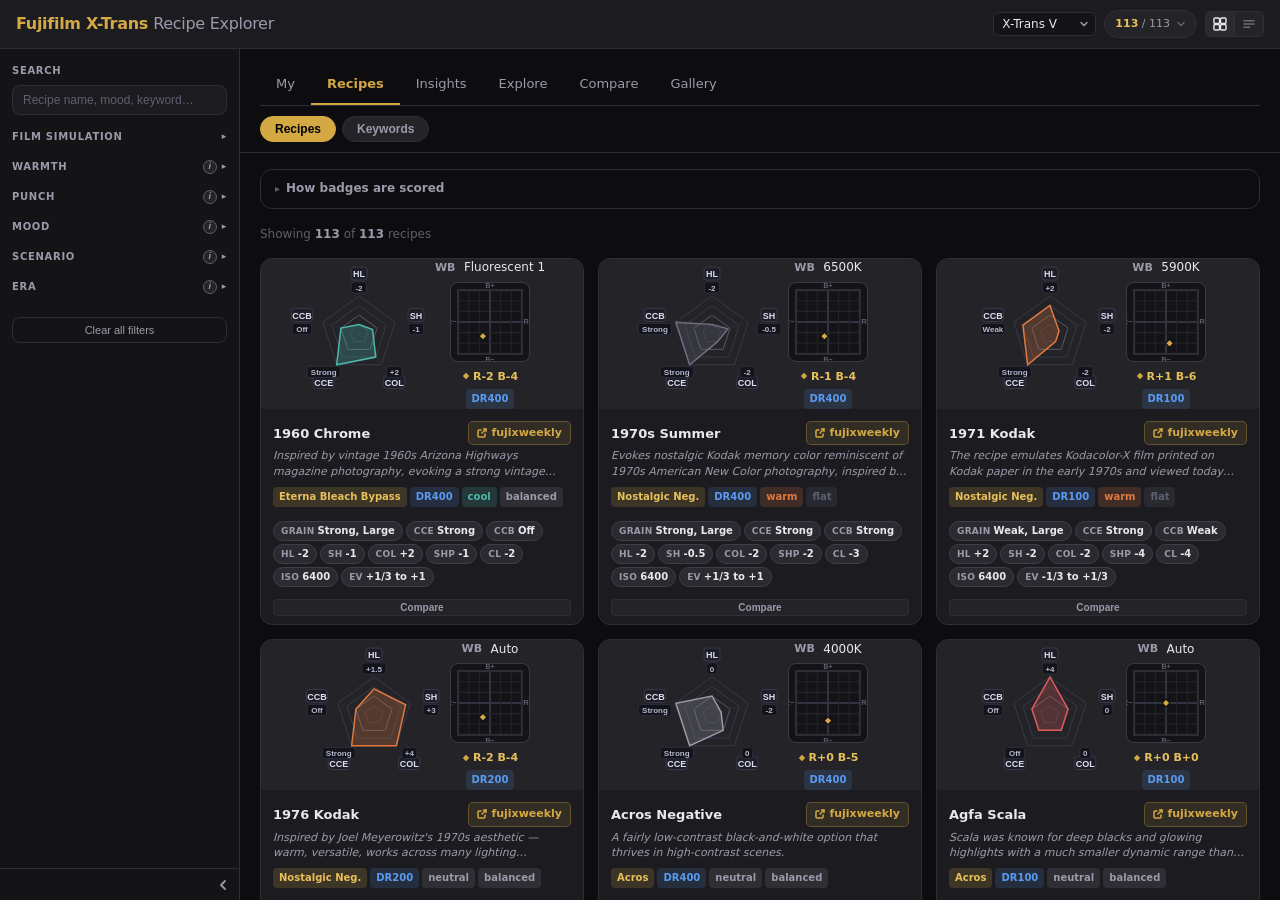
==== index.html @ 2bd99781 "fix: reassert inner-pane classes on bare Recipes tab click Round 1's fix skipped switchInnerTab() fo" ====
<!DOCTYPE html>
<html lang="en">
<head>
<meta charset="UTF-8">
<meta name="viewport" content="width=device-width, initial-scale=1.0">
<title>Fujifilm X-Trans Recipe Explorer</title>
<style>
:root {
  --bg:#0d0d0f; --bg2:#141416; --surf:#1c1c20; --surf2:#242428; --surf3:#2a2a30;
  --border:#2e2e34; --text:#e8e8ed; --text2:#9a9aaa; --text3:#5e5e6e;
  --accent:#d4a843; --accent2:#e8c05a;
  --green:#4caf7d; --blue:#5b9af0; --red:#e05c5c; --purple:#9b7fe8;
  --teal:#4db8aa; --orange:#e07842; --pink:#e07894;
  --r:8px; --r2:12px; --r3:18px;
}
*,*::before,*::after{box-sizing:border-box;margin:0;padding:0}
html,body{height:100%;overflow:hidden}
body{background:var(--bg);color:var(--text);font-family:'Inter',system-ui,sans-serif;font-size:14px;line-height:1.6}
a{color:var(--accent);text-decoration:none} a:hover{text-decoration:underline}
::-webkit-scrollbar{width:5px;height:5px} ::-webkit-scrollbar-track{background:var(--bg2)}
::-webkit-scrollbar-thumb{background:var(--border);border-radius:3px}

/* ─── Layout ─── */
.app{display:flex;flex-direction:column;position:fixed;inset:0;overflow:hidden}
header{background:var(--surf);border-bottom:1px solid var(--border);padding:10px 16px;display:flex;align-items:center;gap:10px;position:sticky;top:0;z-index:200}
header h1{font-size:16px;font-weight:700;color:var(--accent);letter-spacing:-.3px;white-space:nowrap}
header h1 span{color:var(--text2);font-weight:400}
.header-right{display:flex;align-items:center;gap:8px;margin-left:auto}
.gen-select{appearance:none;background:var(--bg2);border:1px solid var(--border);border-radius:6px;color:var(--text);cursor:pointer;font-size:12px;font-family:inherit;padding:4px 24px 4px 8px;background-image:url("data:image/svg+xml,%3Csvg xmlns='http://www.w3.org/2000/svg' width='10' height='10' viewBox='0 0 10 10'%3E%3Cpolyline points='2,3.5 5,6.5 8,3.5' fill='none' stroke='%239a9aaa' stroke-width='1.5' stroke-linecap='round'/%3E%3C/svg%3E");background-repeat:no-repeat;background-position:right 6px center}
.gen-select:disabled{opacity:0.5;cursor:not-allowed}
.gen-select:hover:not(:disabled){border-color:var(--accent)}
@media(max-width:680px){.gen-select{font-size:11px}}
.stats-pill{display:flex;align-items:center;gap:6px;padding:4px 10px;background:var(--surf2);border:1px solid var(--border);border-radius:99px;cursor:pointer;user-select:none;transition:border-color .12s}
.stats-pill:hover{border-color:var(--text3)}
.stats-pill-text{font-size:11px;color:var(--text2);white-space:nowrap}
.stats-pill-text strong{color:var(--accent2);font-weight:700}
.stats-expanded{display:none;position:absolute;top:calc(100% + 6px);right:0;background:var(--surf);border:1px solid var(--border);border-radius:var(--r2);padding:10px 14px;box-shadow:0 8px 24px rgba(0,0,0,.5);z-index:300;min-width:160px}
.stats-expanded.open{display:block}
.stat-row{display:flex;justify-content:space-between;align-items:baseline;gap:16px;padding:3px 0}
.stat-row .n{font-size:16px;font-weight:700;color:var(--accent2)}
.stat-row .l{font-size:10px;color:var(--text3);text-transform:uppercase;letter-spacing:.5px}
main{display:flex;flex:1;min-height:0}

/* ─── Sidebar ─── */
.sidebar{width:240px;min-width:0;background:var(--bg2);border-right:1px solid var(--border);overflow:hidden;flex-shrink:0;transition:width .22s ease;display:flex;flex-direction:column}
.sidebar.collapsed{width:36px}
.sb-inner{flex:1;overflow-y:auto;padding:14px 12px;min-width:216px}
.sidebar.collapsed .sb-inner{visibility:hidden;pointer-events:none}
.sb-collapse-btn{flex-shrink:0;width:100%;height:32px;display:flex;align-items:center;justify-content:flex-end;padding:0 8px;cursor:pointer;color:var(--text2);background:var(--bg2);border:none;border-top:1px solid var(--border);transition:color .12s}
.sidebar.collapsed .sb-collapse-btn{justify-content:center;padding:0}
.sb-collapse-btn:hover{color:var(--accent)}
.sb-collapse-btn svg{transition:transform .22s ease;flex-shrink:0}
.sb-section{margin-bottom:14px}
.sb-label{font-size:10px;font-weight:600;text-transform:uppercase;letter-spacing:.7px;color:var(--text2);margin-bottom:6px}
.search{width:100%;background:var(--surf);border:1px solid var(--border);border-radius:var(--r);padding:7px 10px;color:var(--text);font-size:12px;outline:none;transition:border-color .15s}
.search:focus{border-color:var(--accent)}
.search::placeholder{color:var(--text3)}
.chips{display:flex;flex-wrap:wrap;gap:4px;margin-bottom:2px}
.chip{padding:3px 8px;border-radius:14px;font-size:11px;cursor:pointer;border:1px solid var(--border);background:var(--surf);color:var(--text2);transition:all .12s;user-select:none;white-space:nowrap}
.chip:hover{border-color:var(--accent);color:var(--text)}
.chip.on{background:var(--accent);border-color:var(--accent);color:#000;font-weight:600}
.clear-btn{width:100%;padding:6px;background:transparent;border:1px solid var(--border);border-radius:var(--r);color:var(--text2);cursor:pointer;font-size:11px;margin-top:8px;transition:all .12s}
.clear-btn:hover{border-color:var(--red);color:var(--red)}
.sb-label{cursor:pointer;display:flex;justify-content:space-between;align-items:center;user-select:none}
.sb-label:not(.no-collapse)::after{content:'▾';font-size:9px;color:var(--text2);transition:transform .15s}
.sb-section.collapsed .sb-label::after{content:'▸'}
.sb-section.collapsed .chips{display:none}

/* ─── Content ─── */
.content{flex:1;overflow:hidden;display:flex;flex-direction:column}
.content-sticky{position:sticky;top:0;z-index:100;background:var(--bg);padding:16px 20px 0}
.content-scroll{flex:1;overflow-y:auto;padding:0 20px 20px}
.tabs{display:flex;border-bottom:1px solid var(--border);margin-bottom:0;gap:0}
.tab{padding:9px 16px;cursor:pointer;font-size:13px;color:var(--text2);border-bottom:2px solid transparent;transition:all .15s;user-select:none}
.tab:hover{color:var(--text)}
.tab.on{color:var(--accent);border-bottom-color:var(--accent);font-weight:600}
.pane{display:none}
.pane.on{display:block}
.sec-title{font-size:15px;font-weight:700;color:var(--text);margin:24px 0 4px;padding-bottom:6px;border-bottom:1px solid var(--border)}
.sec-title:first-child{margin-top:0}
.sec-desc{font-size:12px;color:var(--text2);margin-bottom:16px;line-height:1.5}

/* ─── Grid ─── */
.view-toggle{display:flex;background:var(--surf2);border:1px solid var(--border);border-radius:6px;overflow:hidden}
.vtog{padding:5px 7px;font-size:11px;font-weight:600;cursor:pointer;background:none;border:none;color:var(--text2);transition:all .15s;display:flex;align-items:center;-webkit-tap-highlight-color:transparent}
.vtog+.vtog{border-left:1px solid var(--border)}
.vtog.on{background:var(--surf3);color:var(--text)}
.vtog svg{opacity:.6;flex-shrink:0}
.vtog.on svg{opacity:1}
.rcount{font-size:12px;color:var(--text3);margin-bottom:14px}
.rcount strong{color:var(--text2)}
.grid{display:grid;grid-template-columns:repeat(auto-fill,minmax(260px,1fr));gap:14px}
.grid.cheatsheet{grid-template-columns:repeat(auto-fill,minmax(200px,1fr));gap:10px}
.grid.cheatsheet .card-img-fp{display:none}
.grid.cheatsheet .cpills{display:none}
.grid.cheatsheet .cnarr{display:none}
.grid.cheatsheet .cbadges{margin-bottom:2px}
.grid.cheatsheet .cexpand{display:block;border-top:none;padding-top:0}
.grid.cheatsheet .cbody{padding-bottom:4px}
.card{background:var(--surf);border:1px solid var(--border);border-radius:var(--r2);overflow:hidden;transition:border-color .15s;display:flex;flex-direction:column}
.card.open{border-color:var(--accent2)}
.card-img-fp{width:100%;height:150px;background:var(--surf2);display:flex;align-items:center;justify-content:center;padding:8px;box-sizing:border-box;gap:16px}
.card-fp-inner{flex-shrink:0;display:flex;align-items:center;justify-content:center}
.card-drwb{display:flex;flex-direction:column;gap:4px;flex-shrink:0;align-items:center}
.card-drwb .mr-wb-svg{max-width:80px!important}
.cbody{padding:12px 12px 8px}
.ctitle-row{display:flex;align-items:baseline;gap:6px;margin-bottom:3px}
.ctitle{font-size:13px;font-weight:600;flex:1;min-width:0}
.src-btn{flex-shrink:0;font-size:11px;font-weight:600;color:var(--accent);background:rgba(212,168,67,.12);border:1px solid rgba(212,168,67,.3);border-radius:5px;padding:3px 8px;text-decoration:none;line-height:1.5;transition:background .12s;display:inline-flex;align-items:center;gap:4px}
.src-btn:hover{background:rgba(212,168,67,.22);text-decoration:none}
.cnarr{font-size:11px;color:var(--text2);font-style:italic;line-height:1.4;display:-webkit-box;-webkit-line-clamp:2;-webkit-box-orient:vertical;overflow:hidden;margin-bottom:8px}
.cbadges{display:flex;flex-wrap:wrap;gap:3px;margin-bottom:6px}
.badge{padding:2px 6px;border-radius:4px;font-size:10px;font-weight:600}
.b-sim{background:rgba(212,168,67,.18);color:var(--accent2)}
.b-dr{background:rgba(91,154,240,.14);color:var(--blue)}
.b-warm{background:rgba(224,120,66,.18);color:var(--orange)}
.b-cool{background:rgba(75,184,170,.18);color:var(--teal)}
.b-neutral{background:rgba(154,154,170,.14);color:var(--text2)}
.b-muted{background:rgba(100,100,120,.18);color:var(--text3)}
.b-flat{background:rgba(100,100,120,.18);color:var(--text3)}
.b-punchy{background:rgba(224,92,92,.14);color:var(--red)}
.b-bw{background:rgba(200,200,220,.1);color:var(--text2)}
.b-default{background:rgba(155,127,232,.14);color:var(--purple)}

.cpills{display:flex;flex-wrap:wrap;gap:3px;padding:0 12px 8px}
.cpill{display:inline-flex;align-items:baseline;gap:3px;padding:2px 7px;border-radius:99px;background:var(--surf3);border:1px solid #3e3e48;font-size:10px;line-height:1.4}
.cpill-lbl{color:var(--text2);font-weight:600;text-transform:uppercase;letter-spacing:.03em;font-size:9px}
.cpill-val{color:var(--text);font-weight:600}
/* Expanded section (modal only) */
.cexpand{display:none;padding:0 12px 12px;border-top:1px solid var(--border)}
.card.open .cexpand{display:block}
.fingerprint{display:flex;justify-content:center;padding:8px 0 4px}
.stbl{width:100%;border-collapse:collapse;font-size:11px;margin-bottom:8px}
.stbl td{padding:3px 4px;border-bottom:1px solid var(--border)}
.stbl td:first-child{color:var(--text2);width:52%}
.stbl td:last-child{color:var(--text);font-weight:500}
.stbl tr:last-child td{border-bottom:none}
.kwrow{display:flex;flex-wrap:wrap;gap:3px;margin:6px 0}
.kw{padding:2px 6px;border-radius:10px;font-size:10px;background:var(--surf2);color:var(--text2)}

/* ─── Charts ─── */
.chart-card{background:var(--surf);border:1px solid var(--border);border-radius:var(--r2);padding:16px;margin-bottom:18px}
.chart-card h3{font-size:11px;font-weight:600;text-transform:uppercase;letter-spacing:.5px;color:var(--text2);margin-bottom:12px}
.bar-row{display:flex;align-items:center;gap:7px;margin-bottom:4px;cursor:pointer}
.bar-row:hover .bar-lbl{color:var(--accent)}
.bar-lbl{font-size:11px;color:var(--text2);width:140px;flex-shrink:0;text-align:right;overflow:hidden;text-overflow:ellipsis;white-space:nowrap;transition:color .12s}
.bar-track{flex:1;background:var(--surf2);border-radius:3px;height:18px;overflow:hidden;transition:opacity .2s}
.bar-fill{height:100%;border-radius:3px;display:flex;align-items:center;padding-left:6px;font-size:10px;color:rgba(0,0,0,.7);font-weight:700;transition:width .3s ease}
.bar-track.dimmed{opacity:.3}

/* Histograms */
.hist-wrap{display:grid;grid-template-columns:repeat(auto-fill,minmax(300px,1fr));gap:16px;margin-bottom:18px}
.hist-card{background:var(--surf);border:1px solid var(--border);border-radius:var(--r2);padding:14px}
.hist-card h3{font-size:11px;font-weight:600;text-transform:uppercase;letter-spacing:.5px;color:var(--text2);margin-bottom:10px}
.hist-inner{display:flex;gap:0;align-items:flex-end;height:70px;padding:0 2px}
.hcol{flex:1;display:flex;flex-direction:column;align-items:center;gap:2px;cursor:pointer}
.hbar{width:100%;min-height:2px;border-radius:3px 3px 0 0;transition:opacity .2s}
.hbar.active{outline:2px solid var(--accent)}
.hbar.dimmed{opacity:.25}
.hlbl{font-size:9px;color:var(--text3)}

/* Parallel coords */
#pcoords{width:100%;height:260px;background:var(--surf);border-radius:var(--r);display:block}

/* ─── Clouds ─── */
.cloud-wrap{padding:18px;background:var(--surf);border:1px solid var(--border);border-radius:var(--r2);margin-bottom:18px;display:flex;flex-wrap:wrap;gap:7px}
.cword{cursor:pointer;padding:4px 10px;border-radius:18px;background:var(--surf2);border:1px solid var(--border);transition:all .15s;user-select:none;color:var(--text2)}
.cword:hover{border-color:var(--accent);color:var(--accent)}
.cword.on{background:var(--accent);border-color:var(--accent);color:#000;font-weight:700}
.cword small{opacity:.5;font-size:.8em}

/* ─── Directions ─── */
.dir-grid{display:grid;grid-template-columns:repeat(auto-fill,minmax(300px,1fr));gap:14px;margin-top:14px}
.dir-card{background:var(--surf);border:1px solid var(--border);border-radius:var(--r2);padding:16px;border-left:4px solid var(--accent)}
.dir-card h4{font-size:14px;font-weight:700;color:var(--accent2);margin-bottom:4px}
.dir-desc{font-size:12px;color:var(--text2);margin-bottom:10px;line-height:1.5}
.dir-traits{display:flex;flex-wrap:wrap;gap:3px;margin-bottom:8px}
.dir-trait{background:var(--surf2);border:1px solid var(--border);padding:2px 7px;border-radius:4px;font-size:10px;color:var(--text2)}
.dir-recipes{font-size:11px;color:var(--text3)}
.dir-link{color:var(--accent);cursor:pointer}
.dir-link:hover{text-decoration:underline}

/* ─── Keyword Correlation ─── */
.corr-grid{display:grid;grid-template-columns:repeat(auto-fill,minmax(340px,1fr));gap:14px}
.corr-card{background:var(--surf);border:1px solid var(--border);border-radius:var(--r2);padding:14px}
.corr-header{display:flex;align-items:baseline;justify-content:space-between;margin-bottom:10px}
.corr-kw{font-size:14px;font-weight:700;color:var(--text)}
.corr-n{font-size:11px;color:var(--text3)}
.corr-sims{font-size:10px;color:var(--text2);margin-bottom:10px;font-style:italic}
.delta-bars{display:flex;flex-direction:column;gap:5px}
.delta-row{display:flex;align-items:center;gap:6px}
.delta-lbl{font-size:11px;color:var(--text2);width:68px;flex-shrink:0}
.delta-track{flex:1;height:16px;position:relative;background:var(--surf2);border-radius:3px;overflow:hidden}
.delta-center{position:absolute;top:0;bottom:0;left:50%;width:1px;background:var(--border)}
.delta-bar{position:absolute;top:2px;bottom:2px;border-radius:2px;transition:width .3s}
.delta-val{font-size:10px;color:var(--text2);width:36px;text-align:right;flex-shrink:0}
.delta-pos{background:var(--orange)}
.delta-neg{background:var(--blue)}
.dr-pills{display:flex;flex-wrap:wrap;gap:3px;margin-top:8px}
.dr-pill{font-size:9px;padding:1px 5px;border-radius:3px;background:rgba(91,154,240,.14);color:var(--blue)}

/* ─── Misc ─── */
.empty{text-align:center;padding:50px 20px;color:var(--text3)}
.empty .big{font-size:36px;margin-bottom:10px}
/* Justified rows: layoutGallery() sets each .gal-item's px width/height so every
   row fills the container exactly. Flex-wrap (not grid) — grid would force a
   uniform column width and reintroduce the ragged gaps this replaced. */
.gal-grid{display:flex;flex-wrap:wrap;gap:10px;padding:4px 0}
.gal-item{position:relative;border-radius:var(--r2);overflow:hidden;background:var(--surf2);cursor:zoom-in;border:1px solid var(--border)}
.gal-item img{display:block;width:100%;height:100%;object-fit:cover;transition:opacity .25s;opacity:0}
.gal-item img.loaded{opacity:1}
.gal-item.dead{display:flex;align-items:center;justify-content:center;color:var(--text3);font-size:11px;cursor:default}
.gal-item.dead img{display:none}
.gal-credit{text-align:center;color:var(--text3);font-size:11px;padding:18px 0 8px}
.gal-count{color:var(--text3);font-size:12px;padding:0 0 10px}
#rmodal-body .gal-photo{display:block;width:100%;height:auto;background:var(--surf2)}
#rmodal-body .gal-meta{padding:10px 14px;color:var(--text2);font-size:12px;text-align:center;line-height:1.7}
/* Mobile is one photo per row — see GAL_PHONE_BP in layoutGallery(). */
.corr-search{width:100%;background:var(--surf);border:1px solid var(--border);border-radius:var(--r);padding:7px 10px;color:var(--text);font-size:12px;outline:none;margin-bottom:14px}
.corr-search:focus{border-color:var(--accent)}
.corr-search::placeholder{color:var(--text3)}
.note{font-size:11px;color:var(--text3);font-style:italic;margin-bottom:12px;line-height:1.5}

/* ─── Mobile filter toggle button ─── */
.mob-filter-btn{display:none;align-items:center;gap:5px;padding:5px 12px;border-radius:var(--r);background:var(--surf2);border:1px solid var(--border);color:var(--text2);font-size:12px;font-weight:600;cursor:pointer;margin-bottom:10px;width:fit-content;-webkit-tap-highlight-color:transparent}
.mob-filter-btn:hover{background:var(--surf);color:var(--text)}
.mob-filter-btn svg{flex-shrink:0}

/* ─── Tablet (≤ 1024px): slim sidebar, scrollable tabs ─── */
@media(max-width:1024px){
  .sidebar{width:200px}
  .sidebar.collapsed{width:36px}
  .tabs{overflow-x:auto;-webkit-overflow-scrolling:touch;scrollbar-width:none}
  .tabs::-webkit-scrollbar{display:none}
  .tab{flex-shrink:0}
  .sg-cards{grid-template-columns:repeat(auto-fill,minmax(280px,1fr))}
}

/* ─── Sidebar overlay backdrop (mobile) ─── */
.sb-overlay{display:none;position:fixed;inset:0;z-index:299;background:rgba(0,0,0,.55)}
.sb-overlay.open{display:block}

/* ─── Phone (≤ 680px): sidebar as overlay, single-column layout ─── */
@media(max-width:680px){
  .sidebar{position:fixed;left:0;top:0;height:100%;padding-top:49px;width:0;z-index:300;border-right:none;box-shadow:4px 0 20px rgba(0,0,0,.45);transition:width .22s ease}
  .sidebar.open{width:260px}
  .sidebar.open .sb-inner{visibility:visible;pointer-events:auto}
  .sidebar.collapsed{width:0}
  .sb-collapse-btn{display:none}
  .mob-filter-btn{display:flex}
  .content-sticky{padding:8px 10px 0}
  .content-scroll{padding:0 10px 20px}
  .inner-subtabs{margin:0 -10px;padding:10px 10px;overflow-x:auto;flex-wrap:nowrap;scrollbar-width:none}
  .inner-subtabs::-webkit-scrollbar{display:none}
  .tabs{flex-wrap:wrap}
  .tab{padding:6px 11px;font-size:12px}
  .hist-wrap{grid-template-columns:1fr}
  .gear-cards,.mr-grid,.sg-cards{grid-template-columns:1fr}
  .cs-single-grid{grid-template-columns:1fr}
  .cs-sim-grid{grid-template-columns:repeat(auto-fill,minmax(140px,1fr))}
  .corr-grid{grid-template-columns:1fr!important}
  .header-inner{flex-wrap:wrap;gap:4px}
  h1{font-size:14px!important}
  h1 span{display:none}
  .mr-viz-row{flex-direction:column;align-items:center}
  .mr-fp svg{width:140px!important;height:140px!important}
  .mr-detail-col{width:100%}
  .mr-wb-svg{max-width:100%!important}
  .cs-pc-wrap{grid-template-columns:1fr}
  .exp-radar-legend-row{flex-wrap:wrap}
}

/* ─── Footer ─── */
.site-footer{padding:14px 20px;font-size:11px;color:var(--text3);border-top:1px solid var(--border);line-height:1.6;text-align:center}
.site-footer a{color:var(--accent);text-decoration:none}
.site-footer a:hover{text-decoration:underline}

/* ─── Settings Guide ─── */
.sg-grid{display:flex;flex-direction:column;gap:32px;padding-bottom:40px}
.sg-section-title{font-size:13px;font-weight:700;text-transform:uppercase;letter-spacing:.8px;color:var(--text3);margin:0 0 14px;padding-bottom:8px;border-bottom:1px solid var(--border)}
.sg-cards{display:grid;grid-template-columns:repeat(auto-fill,minmax(340px,1fr));gap:14px}
.sg-card{background:var(--surf);border:1px solid var(--border);border-radius:var(--r2);overflow:hidden;display:flex;flex-direction:column}
.sg-card-head{padding:14px 16px 10px;display:flex;align-items:flex-start;gap:12px}
.sg-icon{width:40px;height:40px;border-radius:var(--r);flex-shrink:0;display:flex;align-items:center;justify-content:center;font-size:18px}
.sg-name{font-size:14px;font-weight:700;color:var(--text);margin-bottom:1px}
.sg-subtitle{font-size:11px;color:var(--text2);line-height:1.4}
.sg-range{font-size:10px;color:var(--text3);margin-top:2px;font-style:italic}
.sg-body{padding:0 16px 14px;flex:1;display:flex;flex-direction:column;gap:10px}
.sg-desc{font-size:12px;color:var(--text2);line-height:1.6}
.sg-spectrum{display:flex;gap:0;border-radius:5px;overflow:hidden;height:32px;border:1px solid var(--border);flex-shrink:0}
.sg-spectrum-stop{flex:1;display:flex;align-items:center;justify-content:center;font-size:9px;font-weight:700;color:rgba(255,255,255,.7);text-shadow:0 1px 2px rgba(0,0,0,.5);transition:flex .15s}
.sg-effects{display:flex;flex-direction:column;gap:6px}
.sg-effect-row{display:flex;gap:8px;align-items:flex-start}
.sg-effect-dir{width:28px;height:28px;border-radius:5px;flex-shrink:0;display:flex;align-items:center;justify-content:center;font-size:14px;font-weight:800}
.sg-effect-dir.up{background:rgba(76,175,125,.15);color:var(--green)}
.sg-effect-dir.down{background:rgba(91,154,240,.15);color:var(--blue)}
.sg-effect-text{font-size:11px;color:var(--text2);line-height:1.5;padding-top:5px}
.sg-effect-text strong{color:var(--text)}
.sg-visual{border-radius:6px;overflow:hidden;height:64px;flex-shrink:0;display:flex;position:relative}
.sg-visual-label{position:absolute;bottom:4px;left:6px;right:6px;display:flex;justify-content:space-between;font-size:9px;color:rgba(255,255,255,.8);text-shadow:0 1px 2px rgba(0,0,0,.6);font-weight:600;pointer-events:none}
.sg-recipes-note{font-size:10px;color:var(--text3);font-style:italic;border-top:1px solid var(--border);padding-top:8px;line-height:1.5}
.sg-recipes-note strong{color:var(--text2);font-style:normal}
.sg-tip{background:rgba(212,168,67,.07);border-left:3px solid var(--accent);border-radius:3px;padding:8px 10px;font-size:11px;color:var(--text2);line-height:1.5}
.sg-tip strong{color:var(--accent)}
.sg-presets{display:flex;flex-wrap:wrap;gap:5px;margin-top:4px}
.sg-preset{font-size:10px;padding:2px 7px;border-radius:10px;background:var(--surf2);border:1px solid var(--border);color:var(--text2)}
.sg-preset.hi{border-color:var(--orange);color:var(--orange)}
.sg-preset.lo{border-color:var(--blue);color:var(--blue)}
.sg-preset.neu{border-color:var(--text3);color:var(--text3)}

/* ─── My Gear ─── */
.gear-grid{display:flex;flex-direction:column;gap:32px;padding-bottom:40px}
.gear-cards{display:grid;grid-template-columns:repeat(auto-fill,minmax(300px,1fr));gap:14px}
.gear-card{background:var(--surf);border:1px solid var(--border);border-radius:var(--r2);overflow:hidden;display:flex;flex-direction:column}
.gear-card-head{padding:14px 16px 10px;display:flex;align-items:flex-start;gap:12px}
.gear-icon{width:44px;height:44px;border-radius:var(--r);flex-shrink:0;display:flex;align-items:center;justify-content:center;font-size:20px;background:var(--surf2);border:1px solid var(--border)}
.gear-name{font-size:14px;font-weight:700;color:var(--text);margin-bottom:1px}
.gear-sub{font-size:11px;color:var(--text2);line-height:1.4}
.gear-body{padding:0 16px 14px}
.gear-notes{font-size:12px;color:var(--text2);line-height:1.6;margin-top:8px;padding-top:8px;border-top:1px solid var(--border);font-style:italic}
.gear-img{width:100%;height:160px;object-fit:cover;object-position:center;display:block;background:var(--surf2)}
.gear-img-credit{font-size:9.5px;color:var(--text2);opacity:.65;padding:3px 16px 0;text-align:right}
.gear-mount-tabs{display:flex;gap:6px;margin-bottom:14px}
.gear-mount-tab{padding:6px 14px;font-size:12px;font-weight:600;border-radius:var(--r);border:1px solid var(--border);background:var(--surf2);color:var(--text2);cursor:pointer;-webkit-tap-highlight-color:transparent;transition:background .12s,border-color .12s}
.gear-mount-tab.active{background:var(--accent2);border-color:var(--accent2);color:#000}

/* ─── My Recipes ─── */
.mr-grid{display:grid;grid-template-columns:repeat(auto-fill,minmax(320px,1fr));gap:16px;padding-bottom:40px}
.mr-card{background:var(--surf);border:1px solid var(--border);border-radius:var(--r2);overflow:hidden;display:flex;flex-direction:column}
.mr-hero-fp{width:100%;height:160px;background:var(--surf2);display:flex;align-items:center;justify-content:center;padding:8px;box-sizing:border-box}
.mr-body{padding:12px 14px}
.mr-title{font-size:14px;font-weight:700;color:var(--text);margin-bottom:4px}
.mr-slot{display:inline-block;padding:2px 8px;border-radius:4px;font-size:10px;font-weight:700;background:rgba(212,168,67,.18);color:var(--accent2);margin-right:6px;vertical-align:middle}
.mr-cam{font-size:11px;color:var(--text3);vertical-align:middle}
.mr-usage{font-size:12px;color:var(--text2);line-height:1.6;margin:8px 0;padding:8px 10px;background:var(--surf2);border-radius:var(--r);border-left:3px solid var(--accent)}
.mr-notes{font-size:11px;color:var(--text3);line-height:1.5;font-style:italic;margin-bottom:8px}
.mr-narr{font-size:11px;color:var(--text2);line-height:1.5;margin-bottom:8px;display:-webkit-box;-webkit-line-clamp:3;-webkit-box-orient:vertical;overflow:hidden}
.mr-viz-row{display:flex;gap:12px;align-items:center;margin:8px 0 6px}
.mr-fp{display:flex;align-items:center;flex-shrink:0}.mr-fp svg{width:150px!important;height:150px!important}
.mr-detail-col{display:flex;flex-direction:column;gap:6px;flex:1;min-width:0;align-items:center}
.mr-detail-row{display:flex;align-items:center;gap:5px}
.mr-detail-label{font-size:11px;color:var(--text2);font-weight:600;width:24px;flex-shrink:0}
.mr-detail-val{font-size:12px;color:var(--text)}
.mr-wb-label{display:flex;align-items:center;gap:3px;font-size:11px;color:var(--text2);padding:2px 1px 0}
.cs-fp{display:flex;justify-content:center;padding:8px 0 4px}.cs-fp svg{width:150px!important;height:150px!important}
.mr-not-found{text-align:center;padding:24px;color:var(--text3);font-size:12px;font-style:italic;border:1px dashed var(--border);border-radius:var(--r2)}
.drawer-link{display:inline-block;margin-top:4px;font-size:11px;color:var(--accent)}
.drawer-link:hover{text-decoration:underline}

/* ─── Scenario Cases ─── */
.sc-list{display:flex;flex-direction:column;gap:12px;padding-bottom:40px}
.sc-item{background:var(--surf);border:1px solid var(--border);border-radius:var(--r2);overflow:hidden}
.sc-header{display:flex;align-items:center;gap:10px;padding:12px 16px;cursor:pointer;user-select:none}
.sc-header:hover{background:var(--hover)}
.sc-chevron{font-size:11px;color:var(--text3);transition:transform .2s;flex-shrink:0}
.sc-item.open .sc-chevron{transform:rotate(90deg)}
.sc-title{font-size:14px;font-weight:600;color:var(--text1);flex:1}
.sc-date{font-size:11px;color:var(--text3);flex-shrink:0}
.sc-tags{display:flex;gap:4px;flex-wrap:wrap}
.sc-tag{font-size:10px;background:var(--chip-bg);color:var(--text2);border-radius:4px;padding:2px 6px}
.sc-body{display:none;padding:0 16px 16px}
.sc-item.open .sc-body{display:block}
.sc-bg{font-size:12px;color:var(--text2);line-height:1.6;margin-bottom:14px}
.sc-section-label{font-size:10px;font-weight:700;letter-spacing:.06em;text-transform:uppercase;color:var(--text3);margin:12px 0 6px}
.sc-rec{background:var(--bg);border:1px solid var(--border);border-radius:var(--r1);padding:10px 12px;margin-bottom:8px}
.sc-rec-header{display:flex;align-items:baseline;gap:8px;margin-bottom:4px}
.sc-slot{font-size:11px;font-weight:700;color:var(--accent)}
.sc-recipe-name{font-size:12px;font-weight:600;color:var(--text1)}
.sc-label{font-size:11px;color:var(--text3)}
.sc-reason{font-size:12px;color:var(--text2);line-height:1.55}
.sc-watch-row{display:flex;gap:8px;align-items:baseline;margin-bottom:5px;font-size:12px}
.sc-watch-dial{font-weight:600;color:var(--text1);min-width:120px;flex-shrink:0}
.sc-watch-note{color:var(--text2);line-height:1.5}
.sc-skip{font-size:12px;color:var(--text3);line-height:1.7}

/* ─── Recipe Modal ─── */
.rmodal{display:none;position:fixed;inset:0;z-index:1100;background:rgba(0,0,0,.72);overflow-y:auto;padding:20px 16px}
.rmodal.open{display:flex;align-items:flex-start;justify-content:center}
.rmodal-inner{position:relative;width:100%;max-width:760px;margin:auto;background:var(--bg);border-radius:var(--r2);overflow:hidden;box-shadow:0 24px 64px rgba(0,0,0,.55)}
.rmodal-close{position:absolute;top:10px;right:10px;z-index:10;background:var(--surf2);border:1px solid var(--border);border-radius:50%;width:28px;height:28px;display:flex;align-items:center;justify-content:center;cursor:pointer;font-size:14px;color:var(--text2);line-height:1}
.rmodal-close:hover{background:var(--border);color:var(--text)}
#rmodal-body .card{border-radius:0;border:none;margin:0;box-shadow:none}
#rmodal-body .cexpand{display:block!important}
#rmodal-body .chead{cursor:default}
@media(max-width:680px){.rmodal{padding:0}.rmodal-inner{border-radius:0;min-height:100dvh}.rmodal-close{top:8px;right:8px}}

/* ─── Custom Slots ─── */
.cs-subtabs{display:flex;gap:5px;overflow-x:auto;padding-bottom:10px;scrollbar-width:none;-webkit-overflow-scrolling:touch;margin-bottom:14px}
.cs-subtabs::-webkit-scrollbar{display:none}
.cs-subtab{flex-shrink:0;display:flex;flex-direction:column;align-items:center;gap:2px;padding:7px 12px;border-radius:var(--r);border:1px solid var(--border);background:var(--surf2);color:var(--text2);cursor:pointer;-webkit-tap-highlight-color:transparent;text-align:center;min-width:52px;transition:background .12s,border-color .12s}
.cs-subtab-slot{font-weight:800;font-size:13px;line-height:1}
.cs-subtab-name{font-size:9px;color:var(--text3);line-height:1.3;max-width:80px;overflow:hidden;text-overflow:ellipsis;white-space:nowrap}
.cs-subtab.active{background:var(--accent2);border-color:var(--accent2);color:#000}
.cs-subtab.active .cs-subtab-name{color:rgba(0,0,0,.55)}
.cs-slot-pane{display:none}
.cs-slot-pane.active{display:block}
/* Inner subtabs (Recipes+Keywords, Insights) */
.inner-subtabs{display:flex;gap:6px;position:sticky;top:0;z-index:50;background:var(--bg);margin:0 -20px;padding:10px 20px;border-bottom:1px solid var(--border)}
.inner-subtab{padding:5px 14px;cursor:pointer;font-size:12px;font-weight:600;color:var(--text2);background:var(--surf2);border:1px solid var(--border);border-radius:99px;transition:all .15s;white-space:nowrap}
.inner-subtab:hover{color:var(--text);border-color:var(--text3)}
.inner-subtab.on{background:var(--accent);border-color:var(--accent);color:#000}
.inner-pane{display:none;padding-top:16px}
.inner-pane.on{display:block}
.pane-no-subtabs{padding-top:16px}
/* Sidebar info button */
.sb-label{display:flex;align-items:center;gap:5px}
.sb-info-btn{flex-shrink:0;width:14px;height:14px;border-radius:50%;border:1px solid var(--text3);background:var(--surf2);color:var(--text2);font-size:9px;font-style:italic;font-weight:700;cursor:pointer;display:inline-flex;align-items:center;justify-content:center;line-height:1;padding:0;margin-left:auto;transition:border-color .12s,color .12s}
.sb-info-btn:hover{border-color:var(--accent);color:var(--accent)}
/* Info popover */
.formula-popover{position:fixed;z-index:1200;background:var(--surf);border:1px solid var(--border);border-radius:var(--r2);padding:14px 16px;max-width:320px;box-shadow:0 8px 32px rgba(0,0,0,.55);font-size:12px;line-height:1.55}
.formula-popover h4{font-size:11px;font-weight:700;text-transform:uppercase;letter-spacing:.06em;color:var(--text2);margin:0 0 8px}
.formula-popover p{color:var(--text2);margin:0 0 6px}
.formula-popover em{color:var(--text3)}
.formula-popover-close{position:absolute;top:6px;right:8px;background:none;border:none;color:var(--text3);cursor:pointer;font-size:14px;line-height:1}
/* Badge formula collapsible */
.badge-formula-details{border:1px solid var(--border);border-radius:var(--r2);margin-bottom:16px;overflow:hidden}
.badge-formula-details summary{padding:9px 14px;cursor:pointer;font-size:12px;font-weight:600;color:var(--text2);list-style:none;display:flex;align-items:center;gap:6px;user-select:none}
.badge-formula-details summary::-webkit-details-marker{display:none}
.badge-formula-details summary::before{content:'▸';font-size:10px;color:var(--text3);transition:transform .15s;flex-shrink:0}
.badge-formula-details[open] summary::before{transform:rotate(90deg)}
.badge-formula-details summary:hover{color:var(--text)}
.badge-formula-details .bfd-body{padding:0 14px 14px;display:flex;flex-direction:column;gap:14px}
.cs-usage-bar{background:rgba(212,168,67,.09);border:1px solid rgba(212,168,67,.28);border-left:3px solid var(--accent2);border-radius:var(--r);padding:9px 12px;font-size:12px;color:var(--text);line-height:1.55;margin-bottom:12px}
.cs-usage-bar strong{display:block;font-size:9px;text-transform:uppercase;letter-spacing:.07em;color:var(--accent2);margin-bottom:3px;font-weight:800}
.cs-card{background:var(--surf);border:1px solid var(--border);border-radius:var(--r2);overflow:hidden}
.cs-head{padding:11px 14px 9px;display:flex;align-items:center;gap:8px;flex-wrap:wrap;border-bottom:1px solid var(--border)}
.cs-slot{padding:2px 8px;border-radius:4px;font-size:11px;font-weight:700;background:rgba(212,168,67,.18);color:var(--accent2);flex-shrink:0}
.cs-name{font-size:13px;font-weight:700;color:var(--text);flex:1;min-width:0}
.cs-cam{font-size:10px;color:var(--text3);background:var(--surf2);border:1px solid var(--border);padding:2px 6px;border-radius:4px;white-space:nowrap}
.cs-link{font-size:11px;color:var(--accent);text-decoration:none;white-space:nowrap}
.cs-link:hover{text-decoration:underline}
.cs-body{padding:12px 14px 14px}
.cs-desc{font-size:12px;color:var(--text2);line-height:1.6;margin-bottom:10px;padding:7px 10px;background:var(--surf2);border-radius:var(--r);border-left:3px solid var(--accent)}
.cs-usage{font-size:11px;color:var(--text3);font-style:italic;margin-bottom:12px}
.cs-sublabel{font-size:10px;font-weight:700;text-transform:uppercase;letter-spacing:.05em;color:var(--text3);margin-bottom:6px}
.cs-pills{display:flex;flex-wrap:wrap;gap:4px;margin-bottom:14px}
.cs-pill{font-size:10px;padding:2px 7px;border-radius:99px;background:var(--surf2);border:1px solid var(--border);color:var(--text2)}
.cs-pill strong{color:var(--text);font-weight:600}
.cs-sim-grid{display:grid;grid-template-columns:repeat(auto-fill,minmax(200px,1fr));gap:7px}
.cs-sim-fp{display:flex;justify-content:center;padding:4px 0 2px}.cs-sim-fp svg{width:72px!important;height:72px!important}
.cs-sim-item{padding:7px 9px;background:var(--surf2);border-radius:var(--r);border:1px solid var(--border);transition:border-color .15s,background .15s}
.cs-sim-item[style*="pointer"]:hover{border-color:var(--accent);background:rgba(212,168,67,.07)}
.cs-sim-fs{font-size:10px;font-weight:700;color:var(--text3);text-transform:uppercase;letter-spacing:.03em;margin-bottom:2px}
.cs-sim-label{font-size:11px;font-weight:600;color:var(--text);margin-bottom:2px}
.cs-sim-char{font-size:10px;color:var(--text3);line-height:1.45}
.cs-filter-tbl{width:100%;border-collapse:collapse;font-size:11px;margin-top:6px}
.cs-filter-tbl th{text-align:left;padding:4px 6px;color:var(--text3);font-weight:600;border-bottom:1px solid var(--border);font-size:10px;text-transform:uppercase;letter-spacing:.04em}
.cs-filter-tbl td{padding:6px 6px;border-bottom:1px solid var(--border);vertical-align:top;color:var(--text2);line-height:1.5}
.cs-filter-tbl td:first-child{font-weight:600;color:var(--text);white-space:nowrap;padding-right:10px}
.cs-filter-tbl tr:last-child td{border-bottom:none}
.cs-filter-active{background:rgba(212,168,67,.07)}
.cs-filter-active td:first-child::after{content:" ✓";color:var(--accent2)}
.cs-pc-wrap{display:grid;grid-template-columns:1fr 1fr;gap:8px;margin-bottom:12px}
.cs-pc-col{background:var(--surf2);border-radius:var(--r);padding:8px 10px;border:1px solid var(--border)}
.cs-pc-label{font-size:10px;font-weight:700;text-transform:uppercase;letter-spacing:.06em;margin-bottom:6px}
.cs-pc-label-pros{color:#4caf81}
.cs-pc-label-cons{color:#c97b5a}
.cs-pros{border-left:3px solid #4caf81}
.cs-cons{border-left:3px solid #c97b5a}
.cs-pc-list{margin:0;padding-left:14px;list-style:disc}
.cs-pc-list li{font-size:10px;color:var(--text2);line-height:1.55;margin-bottom:3px}
.cs-pc-list li:last-child{margin-bottom:0}
@media(max-width:520px){.cs-pc-wrap{grid-template-columns:1fr}}

/* ─── OM Display Standard ─── */
.omv{display:flex;flex-direction:column;gap:10px;align-items:center;padding:10px;background:var(--surf2);border-radius:var(--r);width:100%;box-sizing:border-box}
.omv-shmidhi{display:flex;justify-content:space-between;width:100%;max-width:220px;font-size:10px;color:var(--text2);font-weight:600}
.omv-shmidhi span strong{color:var(--text);font-weight:700}
.omv-wheel-wrap{display:flex;justify-content:center}
.omv-wb-wrap{display:flex;flex-direction:column;align-items:center;gap:4px}
.omv-wb-label{font-size:10px;color:var(--text2);text-align:center}
.omv-tones{display:flex;flex-direction:column;gap:5px;width:100%;max-width:220px}
.omv-tone-row{display:flex;align-items:center;gap:6px;font-size:10px;color:var(--text2)}
.omv-tone-row span{flex-shrink:0;width:74px}
.omv-tone-row strong{flex-shrink:0;width:28px;text-align:right;color:var(--text)}
.omv-tone-row input[type=range]{flex:1;pointer-events:none;accent-color:var(--accent2)}

.pfm-grid{display:grid;grid-template-columns:repeat(auto-fill,minmax(240px,1fr));gap:10px;margin-bottom:20px}
.pfm-card{background:var(--surf);border:1px solid var(--border);border-radius:var(--r2);padding:12px 14px}
.pfm-head{display:flex;align-items:baseline;gap:6px;margin-bottom:8px;flex-wrap:wrap}
.pfm-slot{padding:2px 8px;border-radius:4px;font-size:11px;font-weight:700;background:rgba(212,168,67,.18);color:var(--accent2)}
.pfm-name{font-size:13px;font-weight:700;color:var(--text)}
.pfm-role{font-size:11px;color:var(--text2);margin-bottom:8px;font-style:italic}
.pfm-shortcut{font-size:11px;font-weight:700;color:var(--accent2);margin-top:8px}
.pfm-list{margin:0 0 8px;padding-left:14px;list-style:disc}
.pfm-list li{font-size:11px;color:var(--text2);line-height:1.5;margin-bottom:2px}
.pfm-consistency{background:rgba(212,168,67,.09);border:1px solid rgba(212,168,67,.28);border-left:3px solid var(--accent2);border-radius:var(--r);padding:9px 12px;font-size:12px;color:var(--text);line-height:1.6;margin-bottom:16px}

/* ─── Explore Tab ─── */
.exp-layout{display:flex;flex-direction:column;gap:16px}
.exp-header{display:flex;flex-wrap:wrap;gap:12px;align-items:flex-end}
.exp-seed{display:flex;flex-direction:column;gap:4px;flex:1;min-width:160px}
.exp-seed label{font-size:11px;color:var(--text2);font-weight:600;letter-spacing:.4px;text-transform:uppercase}
.exp-row2{display:flex;flex-wrap:wrap;gap:16px;align-items:flex-start}
.exp-wb-col{display:flex;flex-direction:column;gap:8px;width:168px;flex-shrink:0}
.exp-radar-col{display:flex;flex-direction:column;align-items:flex-start;flex:1;min-width:220px}
.exp-col-label{font-size:11px;color:var(--text2);font-weight:600;letter-spacing:.4px;text-transform:uppercase}
.exp-wb-grid{cursor:crosshair;border-radius:var(--r);overflow:hidden;background:var(--surf2);border:1px solid var(--border);display:block}
.exp-wb-match-row{display:flex;align-items:center;gap:5px;padding:3px 8px;background:var(--surf2);border:1px solid var(--border);border-radius:6px}
.exp-wb-match-icon{width:6px;height:6px;border-radius:50%;border:1px dashed #5b9af0;flex-shrink:0;display:inline-block}
.exp-wb-values{display:flex;justify-content:space-between;font-size:10px;color:var(--text3);padding:0 1px}
.exp-wb-val-yours,.exp-wb-val-match{display:flex;align-items:center;gap:3px}
.exp-radar-legend-row{display:flex;gap:6px;margin-bottom:4px}
.exp-legend-btn{display:inline-flex;align-items:center;gap:5px;padding:3px 8px;border-radius:5px;font-size:10px;font-weight:600;cursor:pointer;user-select:none;border:1px solid transparent;transition:opacity .15s}
.exp-legend-yours-btn{background:rgba(212,168,67,.12);color:#d4a843;border-color:rgba(212,168,67,.35)}
.exp-legend-match-btn{background:rgba(91,154,240,.1);color:#5b9af0;border-color:rgba(91,154,240,.3)}
.exp-legend-btn.dimmed{opacity:.35}
.exp-legend-swatch{width:16px;height:2px;border-radius:1px;flex-shrink:0}
.exp-legend-swatch-dash{width:16px;height:0;border-top:2px dashed #5b9af0;flex-shrink:0}
.exp-radar-hint{font-size:11px;color:var(--text3);margin:4px 0 0;text-align:center;width:100%;max-width:280px}
.exp-compact{background:var(--surf);border:1px solid var(--border);border-radius:10px;padding:12px 16px;display:flex;flex-direction:column;gap:10px}
.exp-compact-title{font-size:10px;color:var(--text3);font-weight:600;letter-spacing:.4px;text-transform:uppercase}
.exp-compact-grid{display:grid;grid-template-columns:1fr 1fr;gap:10px 20px}
.exp-compact-row{display:flex;align-items:center;gap:8px}
.exp-compact-lbl{font-size:12px;color:var(--text2);width:72px;flex-shrink:0}
.exp-stepper-btn{width:22px;height:22px;border-radius:4px;background:var(--surf2);border:1px solid var(--border);color:var(--text2);font-size:14px;cursor:pointer;flex-shrink:0;display:flex;align-items:center;justify-content:center;line-height:1}
.exp-stepper-val{font-size:13px;font-weight:700;color:var(--accent2);width:26px;text-align:center;flex-shrink:0}
.exp-toggle-group{display:flex;gap:3px}
.exp-toggle-btn{padding:3px 8px;border-radius:5px;font-size:11px;font-weight:600;background:var(--surf2);color:var(--text2);border:1px solid var(--border);cursor:pointer}
.exp-toggle-btn.on{background:var(--accent);color:#000;border-color:var(--accent)}
.exp-diff-pill{font-size:10px;padding:1px 6px;border-radius:4px;font-weight:600;margin-left:2px}
.exp-diff-pill.pos{background:rgba(76,175,125,.15);color:#4caf7d}
.exp-diff-pill.neg{background:rgba(91,154,240,.15);color:#5b9af0}
.exp-diff-pill.neut{background:var(--surf2);color:var(--text3)}
.exp-results{margin-top:4px}
.exp-results-title{font-size:12px;color:var(--text3);text-transform:uppercase;letter-spacing:.4px;margin-bottom:8px}
.exp-result-card{display:flex;align-items:center;gap:10px;padding:8px 10px;background:var(--surf);border:1px solid var(--border);border-radius:var(--r);cursor:pointer;transition:border-color .15s;margin-bottom:6px}
.exp-result-card:hover{border-color:var(--accent)}
.exp-mini-fp{flex-shrink:0}
.exp-result-info{flex:1;min-width:0}
.exp-result-name{font-size:13px;font-weight:600;white-space:nowrap;overflow:hidden;text-overflow:ellipsis}
.exp-result-badges{display:flex;flex-wrap:wrap;gap:4px;margin:3px 0}
.exp-diff-row{display:flex;flex-wrap:wrap;gap:4px;margin-top:3px}
.exp-delta{font-size:10px;padding:1px 5px;border-radius:3px;font-variant-numeric:tabular-nums}
.exp-delta.pos{background:rgba(76,175,125,.15);color:#4caf7d}
.exp-delta.neg{background:rgba(91,154,240,.15);color:#5b9af0}
.exp-kws{display:flex;flex-wrap:wrap;gap:3px;margin-top:3px}
.exp-kw{font-size:10px;padding:1px 5px;border-radius:3px;background:var(--surf2);color:var(--text3)}
/* ─── Compare Tab ─── */
.cmp-header{display:flex;flex-wrap:wrap;gap:8px;align-items:center;margin-bottom:12px}
.cmp-select-wrap{display:flex;flex-direction:column;gap:3px;flex:1;min-width:160px}
.cmp-select-label{font-size:10px;font-weight:700;letter-spacing:.4px;text-transform:uppercase}
.cmp-select-label.a{color:#d4a843}.cmp-select-label.b{color:#5b9af0}
.cmp-select{background:var(--surf2);border:1px solid var(--border);color:var(--text);border-radius:var(--r);padding:5px 10px;font-size:12px;width:100%}
.cmp-select.a{border-color:rgba(212,168,67,.4)}.cmp-select.b{border-color:rgba(91,154,240,.4)}
.cmp-btn{padding:5px 12px;border-radius:var(--r);border:1px solid var(--border);background:var(--surf2);color:var(--text2);font-size:12px;cursor:pointer}
.cmp-btn:hover{border-color:var(--accent);color:var(--text)}
.cmp-subtabs{display:flex;gap:4px;margin-bottom:14px}
.cmp-subtab{padding:4px 12px;border-radius:5px;font-size:11px;font-weight:600;border:1px solid var(--border);background:var(--surf2);color:var(--text2);cursor:pointer}
.cmp-subtab.on{background:var(--accent2);border-color:var(--accent2);color:#000}
.cmp-empty{text-align:center;padding:40px 20px;color:var(--text3);font-size:13px}
.cmp-layout{display:flex;gap:0;align-items:flex-start}
.cmp-col{flex:1;min-width:0;padding:0 12px}
.cmp-col:first-child{padding-left:0;border-right:1px solid var(--border)}
.cmp-col:last-child{padding-right:0;border-left:1px solid var(--border)}
.cmp-col-title{font-size:13px;font-weight:700;color:var(--text);margin-bottom:6px}
.cmp-col-badges{display:flex;flex-wrap:wrap;gap:4px;margin-bottom:8px}
.cmp-diff-strip{width:80px;flex-shrink:0;display:flex;flex-direction:column;gap:4px;padding:0 6px;padding-top:4px}
.cmp-diff-badge{font-size:10px;font-weight:700;padding:2px 6px;border-radius:4px;text-align:center;white-space:nowrap}
.cmp-diff-badge.a{background:rgba(212,168,67,.15);color:#d4a843}
.cmp-diff-badge.b{background:rgba(91,154,240,.15);color:#5b9af0}
.cmp-diff-label{font-size:9px;color:var(--text3);text-align:center;margin-bottom:2px;font-weight:600;text-transform:uppercase;letter-spacing:.3px}
.cmp-section-label{font-size:10px;font-weight:700;color:var(--text3);text-transform:uppercase;letter-spacing:.4px;margin:10px 0 5px}
.cmp-kw-a{background:rgba(212,168,67,.15);color:#d4a843;border:1px solid rgba(212,168,67,.3)}
.cmp-kw-b{background:rgba(91,154,240,.15);color:#5b9af0;border:1px solid rgba(91,154,240,.3)}
.cmp-kw-shared{background:var(--surf2);color:var(--text3);border:1px solid var(--border)}
.cmp-kw{font-size:10px;padding:2px 7px;border-radius:99px;display:inline-block;margin:2px}
.cmp-top3{display:flex;flex-direction:column;gap:4px}
.cmp-sim-card{padding:5px 8px;background:var(--surf2);border:1px solid var(--border);border-radius:var(--r);cursor:pointer;font-size:11px;display:flex;align-items:center;gap:6px}
.cmp-sim-card:hover{border-color:var(--accent)}
.cmp-sim-name{flex:1;min-width:0;overflow:hidden;text-overflow:ellipsis;white-space:nowrap;font-weight:600;color:var(--text)}
.cmp-row-table{width:100%;border-collapse:collapse;font-size:11px;margin-bottom:12px}
.cmp-row-table td{padding:4px 6px;border-bottom:1px solid var(--border)}
.cmp-row-table td:first-child{color:var(--text3);width:30%;font-weight:600}
.cmp-row-table td:last-child{text-align:right}
.cmp-row-table td.cmp-diff-cell{text-align:center;font-weight:700}
.cmp-row-table tr.match td{opacity:.35}
.cmp-row-table tr.diff td:first-child,.cmp-row-table tr.diff .cmp-diff-cell{color:var(--text)}
.cmp-kw-row{display:flex;gap:6px;align-items:flex-start}
.cmp-kw-col{flex:1;min-width:0}
.cmp-overlay-top{display:flex;gap:12px;align-items:flex-start;flex-wrap:wrap;margin-bottom:16px}
.cmp-overlay-radar{flex:1;min-width:220px}
.cmp-overlay-wb{flex-shrink:0}
.cmp-overlay-legend{display:flex;gap:8px;margin-bottom:8px;flex-wrap:wrap}
.cmp-overlay-legend-btn{display:inline-flex;align-items:center;gap:5px;padding:3px 8px;border-radius:5px;font-size:10px;font-weight:600;border:1px solid transparent}
.cmp-overlay-legend-a{background:rgba(212,168,67,.12);color:#d4a843;border-color:rgba(212,168,67,.35)}
.cmp-overlay-legend-b{background:rgba(91,154,240,.1);color:#5b9af0;border-color:rgba(91,154,240,.3)}
.cmp-overlay-swatch{width:16px;height:2px;border-radius:1px;flex-shrink:0}
.cmp-overlay-swatch-dash{width:16px;height:0;border-top:2px dashed #5b9af0;flex-shrink:0}
.cmp-top3-grid{display:grid;grid-template-columns:1fr 1fr;gap:12px;margin-top:12px}
.cmp-card-btn{display:inline-block;padding:2px 7px;border-radius:4px;font-size:10px;font-weight:700;border:1px solid var(--border);background:var(--surf2);color:var(--text2);cursor:pointer;margin-top:4px;transition:background .1s,border-color .1s}
.cmp-card-btn.slot-a{background:rgba(212,168,67,.15);color:#d4a843;border-color:rgba(212,168,67,.5)}
.cmp-card-btn.slot-b{background:rgba(91,154,240,.15);color:#5b9af0;border-color:rgba(91,154,240,.5)}
@media(max-width:680px){
  .cmp-layout{flex-direction:column}
  .cmp-col:first-child{border-right:none;border-bottom:1px solid var(--border);padding:0 0 12px}
  .cmp-col:last-child{border-left:none;padding:12px 0 0}
  .cmp-diff-strip{width:100%;flex-direction:row;flex-wrap:wrap;padding:8px 0;border-top:1px solid var(--border);border-bottom:1px solid var(--border)}
  .cmp-top3-grid{grid-template-columns:1fr}
  .cmp-overlay-top{flex-direction:column}
}
@media(max-width:680px){.exp-header{flex-direction:column}.exp-row2{flex-direction:column}.exp-wb-col{width:100%}.exp-compact-grid{grid-template-columns:1fr}}
</style>
</head>
<body>
<div class="app">

<header>
  <h1>Fujifilm X-Trans <span>Recipe Explorer</span></h1>
  <div class="header-right">
    <select id="gen-select" class="gen-select" onchange="switchGen(this.value)" title="Recipe family">
      <option value="V" selected>X-Trans V</option>
      <option value="IV">X-Trans IV</option>
      <option value="III">X-Trans III</option>
      <option value="II">X-Trans II</option>
      <option value="I">X-Trans I</option>
      <option value="OM">OM System</option>
    </select>
    <div style="position:relative">
      <div class="stats-pill" id="stats-pill">
        <span class="stats-pill-text"><strong id="s-show">—</strong> / <span id="s-total">—</span></span>
        <svg width="10" height="10" viewBox="0 0 10 10" fill="none" stroke="currentColor" stroke-width="1.5" stroke-linecap="round" style="color:var(--text3);flex-shrink:0"><polyline points="2,3.5 5,6.5 8,3.5"/></svg>
      </div>
      <div class="stats-expanded" id="stats-expanded">
        <div class="stat-row"><span class="l">Total recipes</span><span class="n" id="s-total-x">—</span></div>
        <div class="stat-row"><span class="l">Film sims</span><span class="n" id="s-sims">—</span></div>
        <div class="stat-row"><span class="l">Showing</span><span class="n" id="s-show-x">—</span></div>
      </div>
    </div>
    <div class="view-toggle" id="header-view-toggle" style="display:flex">
      <button class="vtog on" id="vtog-visual" aria-pressed="true" title="Visual view">
        <svg width="14" height="14" viewBox="0 0 15 15" fill="none" stroke="currentColor" stroke-width="1.5" stroke-linecap="round"><rect x="1" y="1" width="6" height="6" rx="1.5"/><rect x="8" y="1" width="6" height="6" rx="1.5"/><rect x="1" y="8" width="6" height="6" rx="1.5"/><rect x="8" y="8" width="6" height="6" rx="1.5"/></svg>
      </button>
      <button class="vtog" id="vtog-cheatsheet" aria-pressed="false" title="Cheatsheet view">
        <svg width="14" height="14" viewBox="0 0 15 15" fill="none" stroke="currentColor" stroke-width="1.5" stroke-linecap="round"><line x1="2" y1="4" x2="13" y2="4"/><line x1="2" y1="7.5" x2="13" y2="7.5"/><line x1="2" y1="11" x2="8" y2="11"/></svg>
      </button>
    </div>
  </div>
</header>

<main>
<aside class="sidebar" id="sidebar">
  <div class="sb-inner">
    <div class="sb-section">
      <div class="sb-label no-collapse">Search</div>
      <input class="search" id="q" type="text" placeholder="Recipe name, mood, keyword…">
    </div>
    <div class="sb-section" id="sb-sec-sim">
      <div class="sb-label">Film Simulation</div>
      <div class="chips" id="f-sim"></div>
    </div>
    <div class="sb-section" id="sb-sec-type" style="display:none">
      <div class="sb-label">Recipe Type</div>
      <div class="chips" id="f-type"></div>
    </div>
    <div class="sb-section" id="sb-sec-hue" style="display:none">
      <div class="sb-label">Hue Emphasis<button class="sb-info-btn" data-formula="hue" aria-label="How hue emphasis is derived">i</button></div>
      <div class="chips" id="f-hue"></div>
    </div>
    <div class="sb-section">
      <div class="sb-label">Warmth<button class="sb-info-btn" data-formula="warmth" aria-label="How warmth is scored">i</button></div>
      <div class="chips" id="f-warmth"></div>
    </div>
    <div class="sb-section">
      <div class="sb-label">Punch<button class="sb-info-btn" data-formula="punch" aria-label="How punch is scored">i</button></div>
      <div class="chips" id="f-punch"></div>
    </div>
    <div class="sb-section">
      <div class="sb-label">Mood<button class="sb-info-btn" data-formula="mood" aria-label="How mood keywords are assigned">i</button></div>
      <div class="chips" id="f-mood"></div>
    </div>
    <div class="sb-section">
      <div class="sb-label">Scenario<button class="sb-info-btn" data-formula="scenario" aria-label="How scenario keywords are assigned">i</button></div>
      <div class="chips" id="f-scene"></div>
    </div>
    <div class="sb-section" id="sb-sec-era">
      <div class="sb-label">Era<button class="sb-info-btn" data-formula="era" aria-label="How era references are assigned">i</button></div>
      <div class="chips" id="f-era"></div>
    </div>
    <div class="sb-section" id="sb-sec-album" style="display:none">
      <div class="sb-label">Album</div>
      <div class="chips" id="f-album"></div>
    </div>
    <button class="clear-btn" id="clear-btn">Clear all filters</button>
  </div>
  <button class="sb-collapse-btn" id="sb-collapse-btn" aria-label="Collapse sidebar">
    <svg id="sb-collapse-icon" width="16" height="16" viewBox="0 0 16 16" fill="none" stroke="currentColor" stroke-width="1.8" stroke-linecap="round" stroke-linejoin="round">
      <polyline points="10,4 6,8 10,12"/>
    </svg>
  </button>
</aside>
<div class="sb-overlay" id="sb-overlay"></div>

<section class="content">
  <div class="content-sticky">
    <button class="mob-filter-btn" id="mob-filter-btn" aria-label="Toggle filters">
      <svg width="13" height="13" viewBox="0 0 13 13" fill="none" stroke="currentColor" stroke-width="1.6" stroke-linecap="round"><line x1="1" y1="3" x2="12" y2="3"/><line x1="3" y1="6.5" x2="10" y2="6.5"/><line x1="5" y1="10" x2="8" y2="10"/></svg>
      Filters
    </button>
    <div class="tabs">
      <div class="tab" data-tab="my">My</div>
      <div class="tab on" data-tab="grid">Recipes</div>
      <div class="tab" data-tab="insights">Insights</div>
      <div class="tab" data-tab="explore">Explore</div>
      <div class="tab" data-tab="compare">Compare</div>
      <div class="tab" data-tab="gallery">Gallery</div>
    </div>
  </div>
  <div class="content-scroll">

  <!-- GRID -->
  <div class="pane on" id="pane-grid">
    <div class="inner-subtabs">
      <button class="inner-subtab on" data-inner="inner-recipes-list">Recipes</button>
      <button class="inner-subtab" data-inner="inner-recipes-keywords">Keywords</button>
    </div>
    <div class="inner-pane on" id="inner-recipes-list">
      <div class="rcount" id="rcount"></div>
      <div class="grid" id="grid"></div>
      <div class="empty" id="empty" style="display:none"><div class="big">🎞</div><p>No recipes match your filters.</p></div>
    </div>
    <div class="inner-pane" id="inner-recipes-keywords">
      <div class="sec-title">Mood Keywords</div>
      <div class="sec-desc">Click to filter grid. Size = frequency.</div>
      <div class="cloud-wrap" id="cld-mood"></div>
      <div class="sec-title">Scenario Keywords</div>
      <div class="sec-desc">What kind of shooting situation these recipes are built for.</div>
      <div class="cloud-wrap" id="cld-scene"></div>
      <div class="sec-title">Era / Film References</div>
      <div class="cloud-wrap" id="cld-era"></div>
    </div>
  </div>

  <!-- CHARTS -->
  <div class="pane pane-no-subtabs" id="pane-charts">
    <div class="sec-title">Film Simulation Distribution</div>
    <div class="sec-desc">Click any bar to filter the recipe grid to that film simulation.</div>
    <div class="chart-card"><div id="ch-sim"></div></div>

    <div class="sec-title">Dynamic Range Distribution</div>
    <div class="sec-desc">Click a bar to filter. DR400 dominates — it preserves highlights in contrasty scenes.</div>
    <div class="chart-card"><div id="ch-dr"></div></div>

    <div class="sec-title">Numeric Setting Distributions</div>
    <div class="sec-desc">Click a bar to highlight recipes with that exact value in the grid. Color = how far below/above zero.</div>
    <div class="hist-wrap" id="hist-wrap"></div>

    <div class="sec-title">Parallel Coordinates</div>
    <div class="sec-desc">Each line = one recipe. Colored by color direction. Active filters highlighted; everything else fades.</div>
    <canvas id="pcoords"></canvas>
  </div>

  <!-- INSIGHTS -->
  <div class="pane" id="pane-insights">
    <div class="inner-subtabs">
      <button class="inner-subtab on" data-inner="inner-insights-settings">Settings Guide</button>
      <button class="inner-subtab" data-inner="inner-insights-directions">Directions</button>
      <button class="inner-subtab" data-inner="inner-insights-correlations">Correlation</button>
    </div>
    <div class="inner-pane on" id="inner-insights-settings">
      <div class="sg-grid" id="sg-grid"></div>
    </div>
    <div class="inner-pane" id="inner-insights-directions">
      <div class="sec-desc">Aesthetic clusters based on film simulation family, color direction, and tonal characteristics. Click recipe names to jump to them in the grid.</div>
      <div class="dir-grid" id="dir-grid"></div>
    </div>
    <div class="inner-pane" id="inner-insights-correlations">
      <div class="sec-title">Keyword ↔ Setting Correlations</div>
      <div class="sec-desc">For each keyword, bars show how that group's average setting <em>differs from the global average</em> (delta). Orange = higher than average, Blue = lower. This reveals which dials control each mood or scenario.</div>
      <p class="note">Global averages: Highlight −0.14 · Shadow −0.21 · Color +1.43 · Sharpness −1.29 · Clarity −1.40. A delta of +1.0 on Color means recipes with this keyword average Color +1.0 higher than the rest.</p>
      <input class="corr-search" id="corr-q" type="text" placeholder="Filter keywords…">
      <div class="corr-grid" id="corr-grid"></div>
    </div>
  </div>

  <!-- MY (merged My Custom Setup + My Gear) -->
  <div class="pane" id="pane-my">
    <div class="inner-subtabs">
      <button class="inner-subtab on" data-inner="inner-my-setup">My Custom Setup</button>
      <button class="inner-subtab" data-inner="inner-my-gear">My Gear</button>
      <button class="inner-subtab" data-inner="inner-my-scenarios">Scenario Cases</button>
    </div>
    <div class="inner-pane on" id="inner-my-setup">
      <div class="sec-title">My Custom Setup</div>
      <div class="sec-desc">Your personal camera setups — custom slots, shooting modes, and creative profiles. Pick a camera below.</div>
      <div id="custom-setup-body"></div>
    </div>
    <div class="inner-pane" id="inner-my-scenarios">
      <div class="sec-title">Scenario Cases</div>
      <div class="sec-desc">Real-world shooting situations with recipe and settings recommendations. References recipe names so context stays useful even as C slots evolve.</div>
      <div id="scenarios-body"></div>
    </div>
    <div class="inner-pane" id="inner-my-gear">
      <div class="sec-title">My Cameras &amp; Lenses</div>
      <div class="sec-desc">Your current kit. Edit <code>gear.js</code> on GitHub to update from any device.</div>
      <div class="gear-grid" id="gear-body"></div>
    </div>
  </div>

  <!-- EXPLORE -->
  <div class="pane pane-no-subtabs" id="pane-explore">
    <div class="sec-title">Explore</div>
    <div class="sec-desc">Tweak parameters and find similar recipes in real time.</div>
    <div class="exp-layout">

      <!-- ROW 1: SEED + FILM SIM -->
      <div class="exp-header">
        <div class="exp-seed">
          <label>Start from</label>
          <div class="exp-seed-wrap" style="position:relative">
            <input type="text" id="exp-seed-input" placeholder="Search recipes..." autocomplete="off"
              style="background:var(--surf2);border:1px solid var(--border);color:var(--text);border-radius:var(--r);padding:6px 10px;font-size:13px;width:100%;box-sizing:border-box">
            <div id="exp-seed-dropdown" style="display:none;position:absolute;top:100%;left:0;right:0;z-index:50;background:var(--surf2);border:1px solid var(--border);border-radius:var(--r);max-height:200px;overflow-y:auto;"></div>
          </div>
        </div>
        <div class="exp-seed">
          <label>Film Sim</label>
          <select id="exp-film-sim" style="background:var(--surf2);border:1px solid var(--border);color:var(--text);border-radius:var(--r);padding:6px 10px;font-size:13px;width:100%">
            <option value="">— any —</option>
          </select>
        </div>
      </div>

      <!-- ROW 2: WB + RADAR -->
      <div class="exp-row2">

        <!-- WB column -->
        <div class="exp-wb-col">
          <label class="exp-col-label">White Balance</label>
          <select id="exp-wb-mode" style="background:var(--surf2);border:1px solid var(--border);color:var(--text);border-radius:var(--r);padding:5px 10px;font-size:12px;width:100%">
            <option>Auto</option>
            <option selected>Daylight</option>
            <option>Shade</option>
            <option>Fluorescent 1</option>
            <option>Fluorescent 2</option>
            <option>Fluorescent 3</option>
            <option>Incandescent</option>
            <option>Underwater</option>
            <option>Custom</option>
          </select>
          <div class="exp-wb-match-row">
            <span class="exp-wb-match-icon"></span>
            <span style="font-size:10px;color:var(--text3)">Match:</span>
            <span id="exp-wb-match-mode" style="font-size:10px;color:#5b9af0;font-weight:600">—</span>
          </div>
          <svg id="exp-wb-svg" class="exp-wb-grid" width="160" height="160" viewBox="-9 -9 18 18"></svg>
          <div class="exp-wb-values">
            <span class="exp-wb-val-yours"><svg width="8" height="8" viewBox="0 0 10 10"><polygon points="5,1 9,5 5,9 1,5" fill="#d4a843"/></svg><span id="exp-wb-yours-txt" style="color:#e8c05a;font-weight:600">—</span></span>
            <span class="exp-wb-val-match"><svg width="8" height="8" viewBox="0 0 10 10"><line x1="2" y1="5" x2="8" y2="5" stroke="#5b9af0" stroke-width=".9"/><line x1="5" y1="2" x2="5" y2="8" stroke="#5b9af0" stroke-width=".9"/><circle cx="5" cy="5" r="2" fill="none" stroke="#5b9af0" stroke-width=".7"/></svg><span id="exp-wb-match-txt" style="color:#5b9af0;font-weight:600">—</span></span>
          </div>
        </div>

        <!-- Radar column -->
        <div class="exp-radar-col">
          <label class="exp-col-label">Color &amp; Tone</label>
          <div class="exp-radar-legend-row">
            <span id="exp-legend-yours-btn" class="exp-legend-btn exp-legend-yours-btn">
              <span class="exp-legend-swatch" style="background:#d4a843"></span>Yours
            </span>
            <span id="exp-legend-match-btn" class="exp-legend-btn exp-legend-match-btn">
              <span class="exp-legend-swatch-dash"></span>Closest match
            </span>
          </div>
          <svg id="exp-radar-svg" viewBox="0 0 260 230" style="width:100%;max-width:280px;overflow:visible" aria-label="5-axis radar chart"></svg>
        </div>

      </div>

      <!-- ROW 3: COMPACT CONTROLS -->
      <div id="exp-compact-controls" class="exp-compact"></div>

      <!-- ROW 4: RESULTS -->
      <div class="exp-results">
        <div class="exp-results-title">Similar recipes</div>
        <div id="exp-results-list"></div>
      </div>
    </div>
  </div>

  <!-- COMPARE -->
  <div class="pane pane-no-subtabs" id="pane-compare">
    <div id="cmp-shell"></div>
  </div>

  <!-- GALLERY -->
  <div class="pane pane-no-subtabs" id="pane-gallery">
    <div id="gallery-body"></div>
  </div>

  </div><!-- .content-scroll -->
</section>
</main>
</div>

<div id="recipe-modal" class="rmodal" role="dialog" aria-modal="true">
  <div class="rmodal-inner">
    <button class="rmodal-close" id="rmodal-close" aria-label="Close">✕</button>
    <div id="rmodal-body"></div>
  </div>
</div>

<script src="recipes-v.js"></script>
<script src="recipes-iv.js"></script>
<script src="recipes-iii.js"></script>
<script src="recipes-ii.js"></script>
<script src="recipes-i.js"></script>
<script src="corr-data.js"></script>
<script src="om-analysis.js"></script>
<script src="gallery.js"></script>

<script>
const $  = id => document.getElementById(id)
</script>

<script src="recipes-ui.js"></script>
<script src="personal-ui.js"></script>
<script src="gear.js"></script>
<script src="nav.js"></script>

<script>
if (typeof RECIPE_META_PATCHES !== 'undefined') activeRecipes().forEach(r => Object.assign(r, RECIPE_META_PATCHES[r.name] || {}));

$('q').addEventListener('input',e=>{S.q=e.target.value.trim();render()})
$('clear-btn').addEventListener('click',()=>{
  S.q=''; $('q').value=''; S.chartFilter=null
  Object.values(S.f).forEach(s=>s.clear())
  document.querySelectorAll('.chip.on').forEach(c=>c.classList.remove('on'))
  // #clear-btn sits outside the .sb-section elements switchTab() hides, so it
  // stays visible (and clickable) on the Gallery tab. Its filters live in a
  // separate Set, not S.f, so clear that too and repaint the grid directly —
  // render() only repaints the Fuji/OM recipe grid, never the gallery.
  const onGallery = NAV.view === 'gallery'
  if (onGallery) { galleryAlbumFilter.clear(); renderGalleryGrid() }
  else render()
})

// ══════════════════════════════════════════
// RECIPE MODAL
// ══════════════════════════════════════════
;(()=>{
  const modal  = $('recipe-modal')
  const body   = $('rmodal-body')
  const close  = $('rmodal-close')
  function closeModal() { modal.classList.remove('open'); body.innerHTML = '' }
  close.addEventListener('click', closeModal)
  modal.addEventListener('click', e => { if (e.target === modal) closeModal() })
  document.addEventListener('keydown', e => { if (e.key === 'Escape' && modal.classList.contains('open')) closeModal() })

  window.openRecipeModal = function(recipeName) {
    const r = activeRecipes().find(x => x.name === recipeName)
    if (!r) return
    body.innerHTML = ''
    const card = makeCard(r)
    card.classList.add('open')
    card.querySelector('.cexpand') && (card.querySelector('.cexpand').style.display = 'block')
    body.appendChild(card)
    modal.classList.add('open')
    modal.scrollTop = 0
  }
})()

// OM_WHEEL_ABBR / OM_WHEEL_ORDER are defined in om-analysis.js (loaded first).
// Fallbacks keep the OM cards rendering if that file fails to load.
if (typeof OM_WHEEL_ABBR === 'undefined') {
  var OM_WHEEL_ABBR = { yellow:'Y', orange:'O', orangeRed:'OR', red:'R', magenta:'M', violet:'V', blue:'B', blueCyan:'BC', cyan:'C', greenCyan:'GC', green:'G', yellowGreen:'YG' }
  var OM_WHEEL_ORDER = ['yellow','orange','orangeRed','red','magenta','violet','blue','blueCyan','cyan','greenCyan','green','yellowGreen']
}

$('corr-q').addEventListener('input',e=>renderCorrelations(e.target.value.trim()))

// ══════════════════════════════════════════
// TABS
// ══════════════════════════════════════════
// The six flat tabs/inner-subtabs predate the three-section IA that NAV
// models (home/photography/camera). These tables are the bridge: old DOM ids
// in, NAV's (section, view, subview) out. Task 4 replaces this markup and
// this bridge goes away; until then, rendering is delegated entirely to
// navigate() -> NAV_RENDER, while class-toggling stays keyed on the old ids
// since applyNav()'s generic [data-view]/pane-id matching doesn't know them.
//
// 'my' and 'insights' always reset to their first inner pane on a bare
// top-tab click (old switchTab did too, unconditionally). 'grid' does not —
// old switchTab never called switchInnerTab for it, so whichever inner-recipes
// pane was last explicitly opened stays open across unrelated tab switches.
// lastInner tracks that per-tab memory so navigate()'s single subview slot
// (which resets whenever you leave the 'recipes' view) doesn't lose it.
const OUTER_RESETS_INNER = { my: 'inner-my-setup', insights: 'inner-insights-settings' }
const lastInner = { grid: 'inner-recipes-list' }
const OUTER_TO_VIEW = { gallery: ['photography', 'gallery'], explore: ['camera', 'explore'], compare: ['camera', 'compare'] }
const INNER_TO_OUTER = {
  'inner-my-setup': 'my', 'inner-my-gear': 'my', 'inner-my-scenarios': 'my',
  'inner-recipes-list': 'grid', 'inner-recipes-keywords': 'grid',
  'inner-insights-settings': 'insights', 'inner-insights-directions': 'insights', 'inner-insights-correlations': 'insights',
}
const INNER_TO_VIEW = {
  'inner-my-setup': ['photography', 'setup'],
  'inner-my-gear': ['photography', 'gear'],
  'inner-my-scenarios': ['photography', 'notes'],
  'inner-recipes-list': ['camera', 'recipes', 'list'],
  'inner-recipes-keywords': ['camera', 'recipes', 'keywords'],
  'inner-insights-settings': ['camera', 'insights', 'settings'],
  'inner-insights-directions': ['camera', 'insights', 'directions'],
  'inner-insights-correlations': ['camera', 'insights', 'correlations'],
}

// Toggles '.on' on the inner-pane itself and its subtab button, by old id.
// Pulled out of switchInnerTab so the bare-grid branch of switchTab can
// reassert this DOM state without going through navigate()/NAV_RENDER (that
// would re-trigger a render, which is exactly what the bare-grid branch
// must not do — see its comment below). Every caller of applyNav() clears
// '.on' from every '.inner-pane' whose id doesn't match its NEW naming
// scheme (inner-<view>-<subview>); for inner-my-* and, from any non-'recipes'
// view, inner-recipes-*/inner-insights-* too, that means '.on' gets wiped
// the moment you visit an unrelated tab. Nothing but this function (or
// applyNav() itself, when the ids happen to coincide) ever puts it back, so
// every code path that lands on a given inner pane — including a bare
// top-tab click that doesn't call switchInnerTab — must call this last.
function applyInnerPaneClasses(innerPaneId) {
  const inner = document.getElementById(innerPaneId)
  if (!inner) return
  const parent = inner.closest('.pane')
  parent.querySelectorAll('.inner-pane').forEach(p => p.classList.toggle('on', p === inner))
  parent.querySelectorAll('.inner-subtab').forEach(b => b.classList.toggle('on', b.dataset.inner === innerPaneId))
}

function switchInnerTab(innerPaneId) {
  const inner = document.getElementById(innerPaneId)
  if (!inner) return
  const outerId = INNER_TO_OUTER[innerPaneId]
  if (outerId) lastInner[outerId] = innerPaneId
  // navigate() -> applyNav() does its own class toggling keyed to the NEW
  // id scheme (inner-<view>-<subview>). For inner-recipes-*/inner-insights-*
  // those ids already coincide with the old ones, so it's a correct (if
  // redundant) toggle; for inner-my-* they don't coincide, so applyNav()
  // clears '.on' everywhere under that scheme and leaves the pane looking
  // empty. Call navigate() first, then reassert the old-id toggle last so
  // it always wins, whether or not this round-trip was a no-op.
  const mapped = INNER_TO_VIEW[innerPaneId]
  if (mapped) navigate(mapped[0], mapped[1], mapped[2])
  applyInnerPaneClasses(innerPaneId)
}

function switchTab(id, innerPaneId) {
  const toggleEl = document.getElementById('header-view-toggle')
  if(toggleEl) toggleEl.style.display = id === 'grid' ? 'flex' : 'none'
  // Recipe facets are meaningless for photos; the album facet is Gallery-only.
  const isGal = id === 'gallery'
  if (!isGal) initChips()

  if (OUTER_RESETS_INNER[id]) {
    switchInnerTab(innerPaneId || OUTER_RESETS_INNER[id])
  } else if (id === 'grid') {
    if (innerPaneId) {
      switchInnerTab(innerPaneId)
    } else {
      // Old switchTab never called switchInnerTab for a bare 'grid' click —
      // whichever inner-recipes pane (List/Keywords) was last shown stays
      // shown, untouched and unrendered (in particular, Keywords' cloud does
      // NOT re-render just because you left and came back to the Recipes
      // tab). Keep NAV in sync with that reality without invoking
      // NAV_RENDER's render call for it — but DO reassert the '.on' classes:
      // any tab visited in between ran applyNav() for a non-'recipes' view,
      // which clears '.on' from every '.inner-pane' (inner-recipes-list's id
      // doesn't match that other view's inner-<view>-<subview> naming), and
      // switchInnerTab is the only other place that puts it back. Skipping
      // this reassertion is exactly what caused round-1's regression: the
      // Recipes tab rendered its 113 cards into a pane with no '.on' class,
      // so CSS kept it display:none and the tab looked blank.
      const mapped = INNER_TO_VIEW[lastInner.grid]
      if (mapped) { NAV.section = mapped[0]; NAV.view = mapped[1]; NAV.subview = mapped[2] }
      applyInnerPaneClasses(lastInner.grid)
    }
    // Old switchTab always refreshed the (possibly hidden) list pane here,
    // regardless of which inner-recipes pane ended up visible.
    renderGrid()
  } else {
    const mapped = OUTER_TO_VIEW[id]
    if (mapped) navigate(mapped[0], mapped[1])
    if (innerPaneId) switchInnerTab(innerPaneId)
  }
  // Same reassertion as switchInnerTab above: pane-grid/pane-my don't match
  // applyNav()'s pane-<view> naming (pane-recipes/pane-setup don't exist),
  // so it clears their '.on' class along with everything else. Reassert
  // the old-id toggle last so the six visible panes stay correct regardless.
  document.querySelectorAll('.tab').forEach(t=>t.classList.toggle('on',t.dataset.tab===id))
  document.querySelectorAll('.pane').forEach(p=>p.classList.toggle('on',p.id===`pane-${id}`))
  syncSidebarFacets()
  if(id==='charts') renderCharts()
  // renderGallery() is build-once; the layout pass must still run on every
  // entry because the pane has zero width while hidden.
  if(id==='gallery') layoutGallery()
}
document.querySelectorAll('.tab').forEach(t=>t.addEventListener('click',()=>{
  switchTab(t.dataset.tab)
  closeMobileSidebar()
}))
// Wire inner subtab buttons
document.querySelectorAll('.inner-subtab').forEach(btn => {
  btn.addEventListener('click', () => {
    switchInnerTab(btn.dataset.inner)
  })
})
// Sidebar collapse (desktop) and overlay (mobile)
;(()=>{
  const sb      = document.getElementById('sidebar')
  const colBtn  = document.getElementById('sb-collapse-btn')
  const colIcon = document.getElementById('sb-collapse-icon')
  const overlay = document.getElementById('sb-overlay')
  const mobBtn  = document.getElementById('mob-filter-btn')

  function isMobile(){ return window.innerWidth <= 680 }

  function setCollapseIcon(collapsed){
    colIcon.innerHTML = collapsed
      ? '<polyline points="6,4 10,8 6,12"/>'
      : '<polyline points="10,4 6,8 10,12"/>'
  }

  window.closeMobileSidebar = function(){
    if(!isMobile()) return
    sb.classList.remove('open')
    overlay.classList.remove('open')
  }

  if(colBtn){
    colBtn.addEventListener('click', ()=>{
      const now = sb.classList.toggle('collapsed')
      setCollapseIcon(now)
      // Collapsing changes the content width without firing a resize event, so
      // the justified rows would keep their stale widths. Wait for the .22s
      // width transition to finish, or we'd measure the pre-collapse width.
      sb.addEventListener('transitionend', function onEnd(e) {
        if (e.propertyName !== 'width') return
        sb.removeEventListener('transitionend', onEnd)
        if (typeof layoutGallery === 'function') layoutGallery()
      })
    })
  }

  if(mobBtn){
    mobBtn.addEventListener('click', ()=>{
      sb.classList.toggle('open')
      overlay.classList.toggle('open')
    })
  }

  if(overlay){
    overlay.addEventListener('click', closeMobileSidebar)
  }
})()

// ── Stats pill expand ──
;(()=>{
  const pill = document.getElementById('stats-pill')
  const panel = document.getElementById('stats-expanded')
  if(!pill||!panel) return
  pill.addEventListener('click', e => { e.stopPropagation(); panel.classList.toggle('open') })
  document.addEventListener('click', () => panel.classList.remove('open'))
})()

// ── View toggle (visual / cheatsheet) ──
;(()=>{
  const grid = document.getElementById('grid')
  const btnV  = document.getElementById('vtog-visual')
  const btnC  = document.getElementById('vtog-cheatsheet')
  function setView(mode){
    const cs = mode === 'cheatsheet'
    grid.classList.toggle('cheatsheet', cs)
    btnV.classList.toggle('on', !cs)
    btnC.classList.toggle('on', cs)
    btnV.setAttribute('aria-pressed', String(!cs))
    btnC.setAttribute('aria-pressed', String(cs))
  }
  btnV.addEventListener('click', () => setView('visual'))
  btnC.addEventListener('click', () => setView('cheatsheet'))
})()
window.addEventListener('resize', () => {
  clearTimeout(galResizeT)
  galResizeT = setTimeout(layoutGallery, 120)
})

function init(){
  if(!activeRecipes()?.length){document.body.innerHTML='<div style="padding:60px;text-align:center;color:#9a9aaa"><h2>No recipe data</h2></div>';return}
  $('s-total').textContent=activeRecipes().length
  $('s-total-x').textContent=activeRecipes().length
  $('s-sims').textContent=new Set(activeRecipes().map(r=>r.film_simulation).filter(Boolean)).size
  initChips()
  syncSidebarFacets()
  initCollapsibleFilters()
  initBadgeFormula()
  render()
  renderClouds()
  renderDirections()
  renderCorrelations()
}

init()
window.addEventListener('resize',()=>{if(chartsBuilt) requestAnimationFrame(drawParallel)})
</script>

<footer class="site-footer">
  Recipe data sourced from <a href="https://fujixweekly.com" target="_blank" rel="noopener">FujiXWeekly</a> by Ritchie Roesch.
  Descriptive summaries and recipe analyses were created with the assistance of AI.
  This site is a personal reference tool and is not affiliated with Fujifilm or FujiXWeekly.
</footer>
</body>
</html>
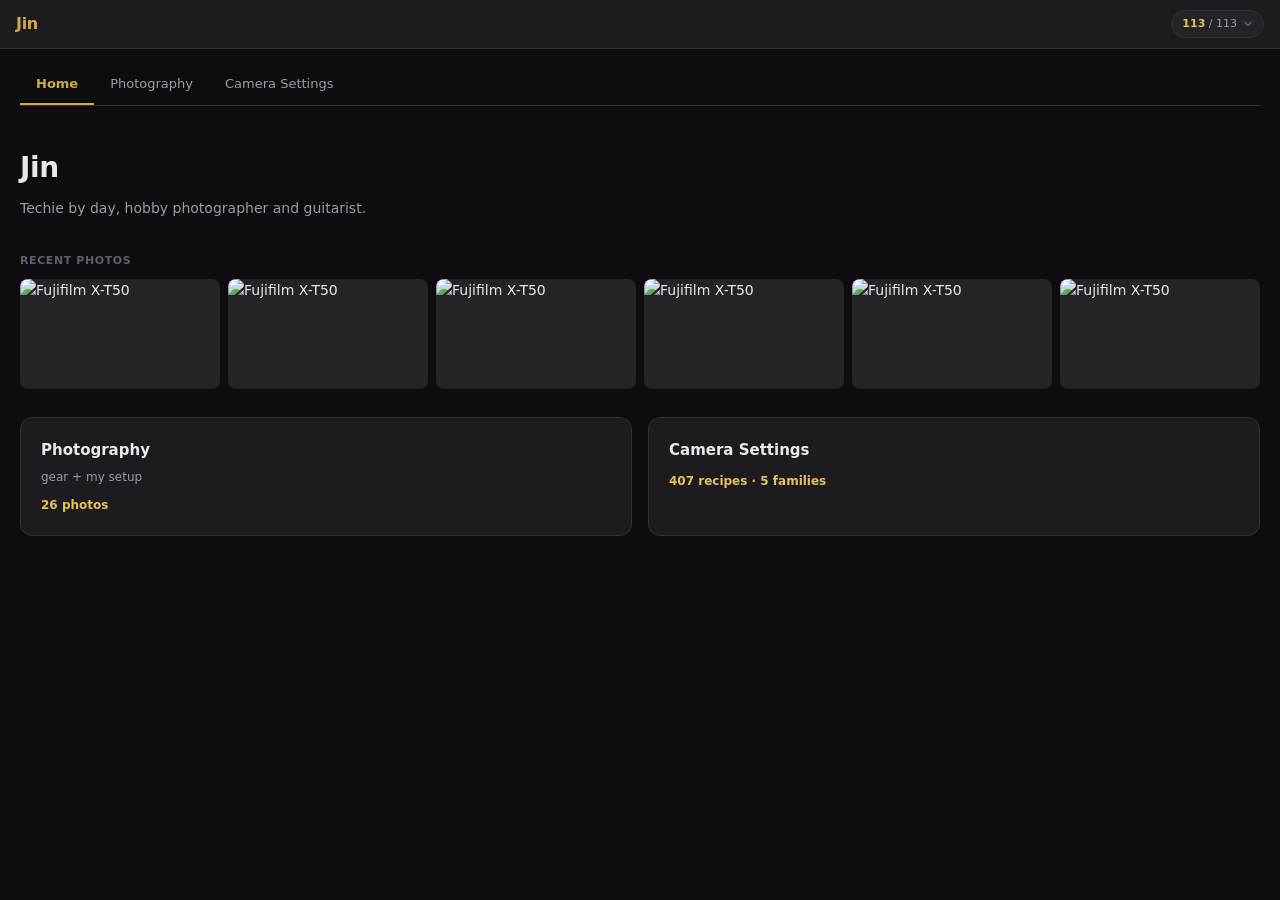
==== commit b02f1786: "feat: three-section IA with a landing page Six flat tabs become Home / Photography / Camera Settings" ====
--- a/index.html
+++ b/index.html
@@ -23,7 +23,7 @@
 /* ─── Layout ─── */
 .app{display:flex;flex-direction:column;position:fixed;inset:0;overflow:hidden}
 header{background:var(--surf);border-bottom:1px solid var(--border);padding:10px 16px;display:flex;align-items:center;gap:10px;position:sticky;top:0;z-index:200}
-header h1{font-size:16px;font-weight:700;color:var(--accent);letter-spacing:-.3px;white-space:nowrap}
+header h1{font-size:16px;font-weight:700;color:var(--accent);letter-spacing:-.3px;white-space:nowrap;cursor:pointer}
 header h1 span{color:var(--text2);font-weight:400}
 .header-right{display:flex;align-items:center;gap:8px;margin-left:auto}
 .gen-select{appearance:none;background:var(--bg2);border:1px solid var(--border);border-radius:6px;color:var(--text);cursor:pointer;font-size:12px;font-family:inherit;padding:4px 24px 4px 8px;background-image:url("data:image/svg+xml,%3Csvg xmlns='http://www.w3.org/2000/svg' width='10' height='10' viewBox='0 0 10 10'%3E%3Cpolyline points='2,3.5 5,6.5 8,3.5' fill='none' stroke='%239a9aaa' stroke-width='1.5' stroke-linecap='round'/%3E%3C/svg%3E");background-repeat:no-repeat;background-position:right 6px center}
@@ -74,6 +74,9 @@
 .tab{padding:9px 16px;cursor:pointer;font-size:13px;color:var(--text2);border-bottom:2px solid transparent;transition:all .15s;user-select:none}
 .tab:hover{color:var(--text)}
 .tab.on{color:var(--accent);border-bottom-color:var(--accent);font-weight:600}
+.view-tabs{display:none;border-bottom:1px solid var(--border);margin-bottom:0;gap:0;align-items:center}
+.view-tabs.on{display:flex}
+.view-tabs .gen-select{margin:0 12px 0 0;flex-shrink:0}
 .pane{display:none}
 .pane.on{display:block}
 .sec-title{font-size:15px;font-weight:700;color:var(--text);margin:24px 0 4px;padding-bottom:6px;border-bottom:1px solid var(--border)}
@@ -198,6 +201,24 @@
 .delta-neg{background:var(--blue)}
 .dr-pills{display:flex;flex-wrap:wrap;gap:3px;margin-top:8px}
 .dr-pill{font-size:9px;padding:1px 5px;border-radius:3px;background:rgba(91,154,240,.14);color:var(--blue)}
+
+/* ─── Home ─── */
+.home-hero{padding:24px 0 8px}
+.home-name{font-size:28px;font-weight:800;color:var(--text);letter-spacing:-.4px;margin-bottom:6px}
+.home-bio{font-size:14px;color:var(--text2);line-height:1.6}
+.home-section-label{font-size:11px;font-weight:700;text-transform:uppercase;letter-spacing:.6px;color:var(--text3);margin:24px 0 10px}
+.home-photo-strip{display:grid;grid-template-columns:repeat(6,1fr);gap:8px;cursor:pointer}
+.home-photo-strip img{width:100%;height:110px;object-fit:cover;border-radius:var(--r);background:var(--surf2);display:block}
+.home-doors{display:grid;grid-template-columns:1fr 1fr;gap:16px;margin-top:28px;padding-bottom:20px}
+.home-door{background:var(--surf);border:1px solid var(--border);border-radius:var(--r2);padding:20px;cursor:pointer;transition:border-color .15s}
+.home-door:hover{border-color:var(--accent)}
+.home-door h3{font-size:15px;font-weight:700;color:var(--text);margin-bottom:6px}
+.home-door p{font-size:12px;color:var(--text2);line-height:1.5}
+.home-door-stat{font-size:12px;color:var(--accent2);font-weight:600;margin-top:10px}
+@media(max-width:680px){
+  .home-photo-strip{grid-template-columns:repeat(3,1fr)}
+  .home-doors{grid-template-columns:1fr}
+}
 
 /* ─── Misc ─── */
 .empty{text-align:center;padding:50px 20px;color:var(--text3)}
@@ -606,16 +627,8 @@
 <div class="app">
 
 <header>
-  <h1>Fujifilm X-Trans <span>Recipe Explorer</span></h1>
+  <h1 id="home-brand">Jin</h1>
   <div class="header-right">
-    <select id="gen-select" class="gen-select" onchange="switchGen(this.value)" title="Recipe family">
-      <option value="V" selected>X-Trans V</option>
-      <option value="IV">X-Trans IV</option>
-      <option value="III">X-Trans III</option>
-      <option value="II">X-Trans II</option>
-      <option value="I">X-Trans I</option>
-      <option value="OM">OM System</option>
-    </select>
     <div style="position:relative">
       <div class="stats-pill" id="stats-pill">
         <span class="stats-pill-text"><strong id="s-show">—</strong> / <span id="s-total">—</span></span>
@@ -698,23 +711,43 @@
       Filters
     </button>
     <div class="tabs">
-      <div class="tab" data-tab="my">My</div>
-      <div class="tab on" data-tab="grid">Recipes</div>
-      <div class="tab" data-tab="insights">Insights</div>
-      <div class="tab" data-tab="explore">Explore</div>
-      <div class="tab" data-tab="compare">Compare</div>
-      <div class="tab" data-tab="gallery">Gallery</div>
+      <div class="tab" data-section="home">Home</div>
+      <div class="tab" data-section="photography">Photography</div>
+      <div class="tab" data-section="camera">Camera Settings</div>
+    </div>
+    <div class="view-tabs" data-section="photography">
+      <div class="tab" data-view="gallery">Gallery</div>
+      <div class="tab" data-view="gear">Gear</div>
+      <div class="tab" data-view="setup">My Setup</div>
+      <div class="tab" data-view="notes">Notes</div>
+    </div>
+    <div class="view-tabs" data-section="camera">
+      <select id="gen-select" class="gen-select" onchange="switchGen(this.value)" title="Recipe family">
+        <option value="V" selected>X-Trans V</option>
+        <option value="IV">X-Trans IV</option>
+        <option value="III">X-Trans III</option>
+        <option value="II">X-Trans II</option>
+        <option value="I">X-Trans I</option>
+        <option value="OM">OM System</option>
+      </select>
+      <div class="tab" data-view="recipes">Recipes</div>
+      <div class="tab" data-view="insights">Insights</div>
+      <div class="tab" data-view="explore">Explore</div>
+      <div class="tab" data-view="compare">Compare</div>
     </div>
   </div>
   <div class="content-scroll">
 
-  <!-- GRID -->
-  <div class="pane on" id="pane-grid">
+  <!-- HOME -->
+  <div class="pane pane-no-subtabs" id="pane-home"></div>
+
+  <!-- RECIPES -->
+  <div class="pane" id="pane-recipes">
     <div class="inner-subtabs">
-      <button class="inner-subtab on" data-inner="inner-recipes-list">Recipes</button>
-      <button class="inner-subtab" data-inner="inner-recipes-keywords">Keywords</button>
-    </div>
-    <div class="inner-pane on" id="inner-recipes-list">
+      <button class="inner-subtab" data-subview="list">Recipes</button>
+      <button class="inner-subtab" data-subview="keywords">Keywords</button>
+    </div>
+    <div class="inner-pane" id="inner-recipes-list">
       <div class="rcount" id="rcount"></div>
       <div class="grid" id="grid"></div>
       <div class="empty" id="empty" style="display:none"><div class="big">🎞</div><p>No recipes match your filters.</p></div>
@@ -753,11 +786,11 @@
   <!-- INSIGHTS -->
   <div class="pane" id="pane-insights">
     <div class="inner-subtabs">
-      <button class="inner-subtab on" data-inner="inner-insights-settings">Settings Guide</button>
-      <button class="inner-subtab" data-inner="inner-insights-directions">Directions</button>
-      <button class="inner-subtab" data-inner="inner-insights-correlations">Correlation</button>
-    </div>
-    <div class="inner-pane on" id="inner-insights-settings">
+      <button class="inner-subtab" data-subview="settings">Settings Guide</button>
+      <button class="inner-subtab" data-subview="directions">Directions</button>
+      <button class="inner-subtab" data-subview="correlations">Correlation</button>
+    </div>
+    <div class="inner-pane" id="inner-insights-settings">
       <div class="sg-grid" id="sg-grid"></div>
     </div>
     <div class="inner-pane" id="inner-insights-directions">
@@ -773,28 +806,25 @@
     </div>
   </div>
 
-  <!-- MY (merged My Custom Setup + My Gear) -->
-  <div class="pane" id="pane-my">
-    <div class="inner-subtabs">
-      <button class="inner-subtab on" data-inner="inner-my-setup">My Custom Setup</button>
-      <button class="inner-subtab" data-inner="inner-my-gear">My Gear</button>
-      <button class="inner-subtab" data-inner="inner-my-scenarios">Scenario Cases</button>
-    </div>
-    <div class="inner-pane on" id="inner-my-setup">
-      <div class="sec-title">My Custom Setup</div>
-      <div class="sec-desc">Your personal camera setups — custom slots, shooting modes, and creative profiles. Pick a camera below.</div>
-      <div id="custom-setup-body"></div>
-    </div>
-    <div class="inner-pane" id="inner-my-scenarios">
-      <div class="sec-title">Scenario Cases</div>
-      <div class="sec-desc">Real-world shooting situations with recipe and settings recommendations. References recipe names so context stays useful even as C slots evolve.</div>
-      <div id="scenarios-body"></div>
-    </div>
-    <div class="inner-pane" id="inner-my-gear">
-      <div class="sec-title">My Cameras &amp; Lenses</div>
-      <div class="sec-desc">Your current kit. Edit <code>gear.js</code> on GitHub to update from any device.</div>
-      <div class="gear-grid" id="gear-body"></div>
-    </div>
+  <!-- GEAR -->
+  <div class="pane pane-no-subtabs" id="pane-gear">
+    <div class="sec-title">My Cameras &amp; Lenses</div>
+    <div class="sec-desc">Your current kit. Edit <code>gear.js</code> on GitHub to update from any device.</div>
+    <div class="gear-grid" id="gear-body"></div>
+  </div>
+
+  <!-- SETUP -->
+  <div class="pane pane-no-subtabs" id="pane-setup">
+    <div class="sec-title">My Custom Setup</div>
+    <div class="sec-desc">Your personal camera setups — custom slots, shooting modes, and creative profiles. Pick a camera below.</div>
+    <div id="custom-setup-body"></div>
+  </div>
+
+  <!-- NOTES -->
+  <div class="pane pane-no-subtabs" id="pane-notes">
+    <div class="sec-title">Scenario Cases</div>
+    <div class="sec-desc">Real-world shooting situations with recipe and settings recommendations. References recipe names so context stays useful even as C slots evolve.</div>
+    <div id="scenarios-body"></div>
   </div>
 
   <!-- EXPLORE -->
@@ -969,137 +999,35 @@
 $('corr-q').addEventListener('input',e=>renderCorrelations(e.target.value.trim()))
 
 // ══════════════════════════════════════════
-// TABS
+// NAVIGATION
 // ══════════════════════════════════════════
-// The six flat tabs/inner-subtabs predate the three-section IA that NAV
-// models (home/photography/camera). These tables are the bridge: old DOM ids
-// in, NAV's (section, view, subview) out. Task 4 replaces this markup and
-// this bridge goes away; until then, rendering is delegated entirely to
-// navigate() -> NAV_RENDER, while class-toggling stays keyed on the old ids
-// since applyNav()'s generic [data-view]/pane-id matching doesn't know them.
-//
-// 'my' and 'insights' always reset to their first inner pane on a bare
-// top-tab click (old switchTab did too, unconditionally). 'grid' does not —
-// old switchTab never called switchInnerTab for it, so whichever inner-recipes
-// pane was last explicitly opened stays open across unrelated tab switches.
-// lastInner tracks that per-tab memory so navigate()'s single subview slot
-// (which resets whenever you leave the 'recipes' view) doesn't lose it.
-const OUTER_RESETS_INNER = { my: 'inner-my-setup', insights: 'inner-insights-settings' }
-const lastInner = { grid: 'inner-recipes-list' }
-const OUTER_TO_VIEW = { gallery: ['photography', 'gallery'], explore: ['camera', 'explore'], compare: ['camera', 'compare'] }
-const INNER_TO_OUTER = {
-  'inner-my-setup': 'my', 'inner-my-gear': 'my', 'inner-my-scenarios': 'my',
-  'inner-recipes-list': 'grid', 'inner-recipes-keywords': 'grid',
-  'inner-insights-settings': 'insights', 'inner-insights-directions': 'insights', 'inner-insights-correlations': 'insights',
-}
-const INNER_TO_VIEW = {
-  'inner-my-setup': ['photography', 'setup'],
-  'inner-my-gear': ['photography', 'gear'],
-  'inner-my-scenarios': ['photography', 'notes'],
-  'inner-recipes-list': ['camera', 'recipes', 'list'],
-  'inner-recipes-keywords': ['camera', 'recipes', 'keywords'],
-  'inner-insights-settings': ['camera', 'insights', 'settings'],
-  'inner-insights-directions': ['camera', 'insights', 'directions'],
-  'inner-insights-correlations': ['camera', 'insights', 'correlations'],
-}
-
-// Toggles '.on' on the inner-pane itself and its subtab button, by old id.
-// Pulled out of switchInnerTab so the bare-grid branch of switchTab can
-// reassert this DOM state without going through navigate()/NAV_RENDER (that
-// would re-trigger a render, which is exactly what the bare-grid branch
-// must not do — see its comment below). Every caller of applyNav() clears
-// '.on' from every '.inner-pane' whose id doesn't match its NEW naming
-// scheme (inner-<view>-<subview>); for inner-my-* and, from any non-'recipes'
-// view, inner-recipes-*/inner-insights-* too, that means '.on' gets wiped
-// the moment you visit an unrelated tab. Nothing but this function (or
-// applyNav() itself, when the ids happen to coincide) ever puts it back, so
-// every code path that lands on a given inner pane — including a bare
-// top-tab click that doesn't call switchInnerTab — must call this last.
-function applyInnerPaneClasses(innerPaneId) {
-  const inner = document.getElementById(innerPaneId)
-  if (!inner) return
-  const parent = inner.closest('.pane')
-  parent.querySelectorAll('.inner-pane').forEach(p => p.classList.toggle('on', p === inner))
-  parent.querySelectorAll('.inner-subtab').forEach(b => b.classList.toggle('on', b.dataset.inner === innerPaneId))
-}
-
-function switchInnerTab(innerPaneId) {
-  const inner = document.getElementById(innerPaneId)
-  if (!inner) return
-  const outerId = INNER_TO_OUTER[innerPaneId]
-  if (outerId) lastInner[outerId] = innerPaneId
-  // navigate() -> applyNav() does its own class toggling keyed to the NEW
-  // id scheme (inner-<view>-<subview>). For inner-recipes-*/inner-insights-*
-  // those ids already coincide with the old ones, so it's a correct (if
-  // redundant) toggle; for inner-my-* they don't coincide, so applyNav()
-  // clears '.on' everywhere under that scheme and leaves the pane looking
-  // empty. Call navigate() first, then reassert the old-id toggle last so
-  // it always wins, whether or not this round-trip was a no-op.
-  const mapped = INNER_TO_VIEW[innerPaneId]
-  if (mapped) navigate(mapped[0], mapped[1], mapped[2])
-  applyInnerPaneClasses(innerPaneId)
-}
-
-function switchTab(id, innerPaneId) {
-  const toggleEl = document.getElementById('header-view-toggle')
-  if(toggleEl) toggleEl.style.display = id === 'grid' ? 'flex' : 'none'
-  // Recipe facets are meaningless for photos; the album facet is Gallery-only.
-  const isGal = id === 'gallery'
-  if (!isGal) initChips()
-
-  if (OUTER_RESETS_INNER[id]) {
-    switchInnerTab(innerPaneId || OUTER_RESETS_INNER[id])
-  } else if (id === 'grid') {
-    if (innerPaneId) {
-      switchInnerTab(innerPaneId)
-    } else {
-      // Old switchTab never called switchInnerTab for a bare 'grid' click —
-      // whichever inner-recipes pane (List/Keywords) was last shown stays
-      // shown, untouched and unrendered (in particular, Keywords' cloud does
-      // NOT re-render just because you left and came back to the Recipes
-      // tab). Keep NAV in sync with that reality without invoking
-      // NAV_RENDER's render call for it — but DO reassert the '.on' classes:
-      // any tab visited in between ran applyNav() for a non-'recipes' view,
-      // which clears '.on' from every '.inner-pane' (inner-recipes-list's id
-      // doesn't match that other view's inner-<view>-<subview> naming), and
-      // switchInnerTab is the only other place that puts it back. Skipping
-      // this reassertion is exactly what caused round-1's regression: the
-      // Recipes tab rendered its 113 cards into a pane with no '.on' class,
-      // so CSS kept it display:none and the tab looked blank.
-      const mapped = INNER_TO_VIEW[lastInner.grid]
-      if (mapped) { NAV.section = mapped[0]; NAV.view = mapped[1]; NAV.subview = mapped[2] }
-      applyInnerPaneClasses(lastInner.grid)
-    }
-    // Old switchTab always refreshed the (possibly hidden) list pane here,
-    // regardless of which inner-recipes pane ended up visible.
-    renderGrid()
-  } else {
-    const mapped = OUTER_TO_VIEW[id]
-    if (mapped) navigate(mapped[0], mapped[1])
-    if (innerPaneId) switchInnerTab(innerPaneId)
-  }
-  // Same reassertion as switchInnerTab above: pane-grid/pane-my don't match
-  // applyNav()'s pane-<view> naming (pane-recipes/pane-setup don't exist),
-  // so it clears their '.on' class along with everything else. Reassert
-  // the old-id toggle last so the six visible panes stay correct regardless.
-  document.querySelectorAll('.tab').forEach(t=>t.classList.toggle('on',t.dataset.tab===id))
-  document.querySelectorAll('.pane').forEach(p=>p.classList.toggle('on',p.id===`pane-${id}`))
-  syncSidebarFacets()
-  if(id==='charts') renderCharts()
-  // renderGallery() is build-once; the layout pass must still run on every
-  // entry because the pane has zero width while hidden.
-  if(id==='gallery') layoutGallery()
-}
-document.querySelectorAll('.tab').forEach(t=>t.addEventListener('click',()=>{
-  switchTab(t.dataset.tab)
+// Direct navigate() wiring — replaces the Task 3 bridge (OUTER_TO_VIEW /
+// INNER_TO_VIEW / OUTER_RESETS_INNER / switchTab / switchInnerTab) now that
+// the DOM itself carries data-section/data-view/data-subview and pane/inner
+// ids matching applyNav()'s generic 'pane-<view-or-section>' /
+// 'inner-<view>-<subview>' scheme.
+
+// Section tabs: Home / Photography / Camera Settings.
+document.querySelectorAll('.tab[data-section]').forEach(t => t.addEventListener('click', () => {
+  navigate(t.dataset.section)
   closeMobileSidebar()
 }))
-// Wire inner subtab buttons
-document.querySelectorAll('.inner-subtab').forEach(btn => {
-  btn.addEventListener('click', () => {
-    switchInnerTab(btn.dataset.inner)
-  })
+// View tabs inside a section's .view-tabs bar (Gallery/Gear/My Setup/Notes,
+// or Recipes/Insights/Explore/Compare). Section comes from the wrapper, not
+// the button, since the same 'recipes' etc. view name never appears twice.
+document.querySelectorAll('.view-tabs .tab[data-view]').forEach(t => t.addEventListener('click', () => {
+  navigate(t.closest('.view-tabs').dataset.section, t.dataset.view)
+  closeMobileSidebar()
+}))
+// Inner subtabs (Recipes ▸ List/Keywords, Insights ▸ Settings/Directions/
+// Correlation) — subview only; section/view come from wherever NAV already
+// is, since these buttons only exist inside their own (visible) pane.
+document.querySelectorAll('.inner-subtab[data-subview]').forEach(btn => {
+  btn.addEventListener('click', () => navigate(NAV.section, NAV.view, btn.dataset.subview))
 })
+// "Jin" brand in the header always returns Home.
+const homeBrand = document.getElementById('home-brand')
+if (homeBrand) homeBrand.addEventListener('click', () => navigate('home'))
 // Sidebar collapse (desktop) and overlay (mobile)
 ;(()=>{
   const sb      = document.getElementById('sidebar')
@@ -1192,6 +1120,11 @@
   renderClouds()
   renderDirections()
   renderCorrelations()
+  // The pre-warm calls above populate Camera Settings' panes so they aren't
+  // blank the first time a view tab is clicked, but nothing here has told the
+  // DOM which pane is actually active — NAV defaults to 'home' but no .on
+  // class exists yet without a navigate() call to apply it.
+  navigate(NAV.section, NAV.view, NAV.subview)
 }
 
 init()
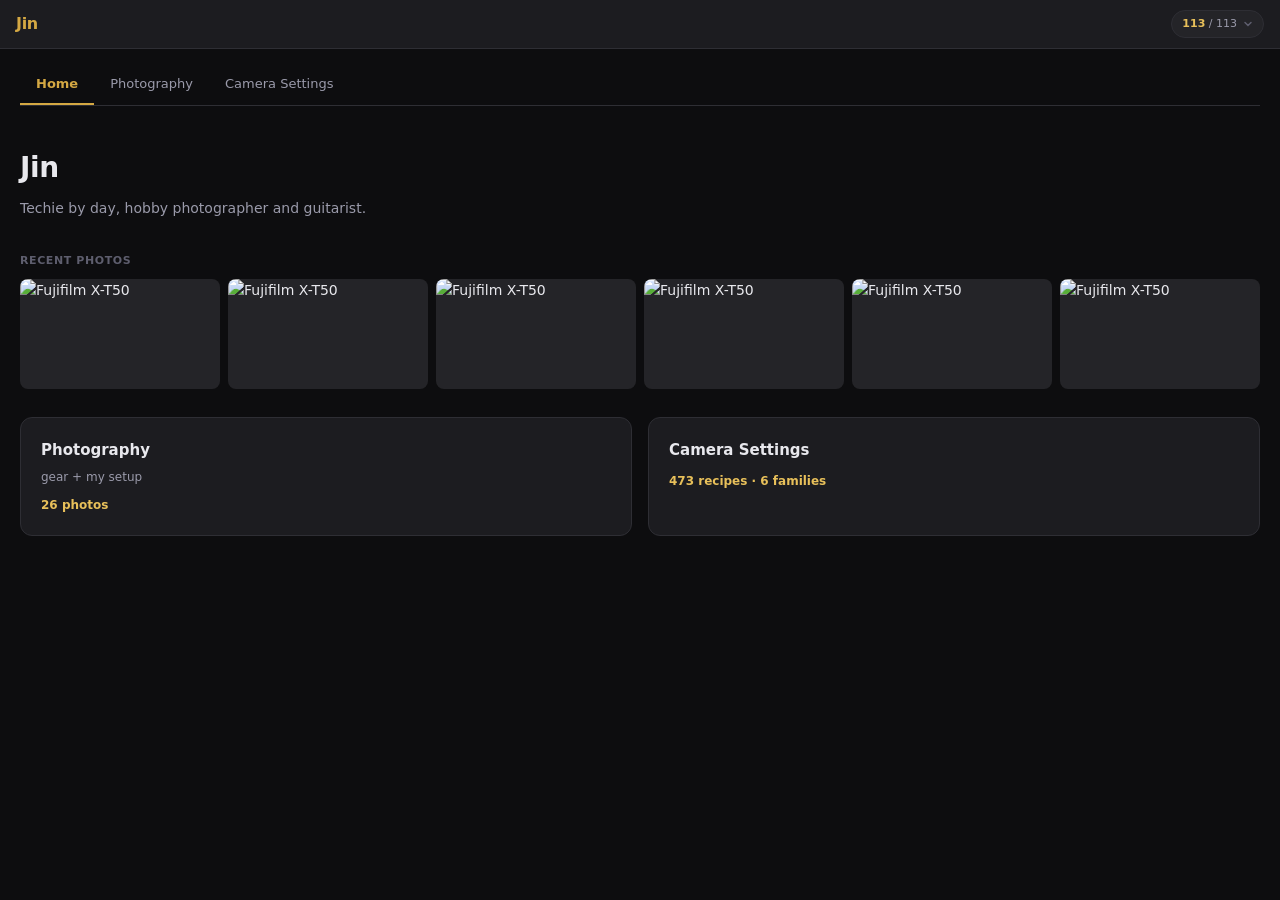
==== commit 450a3d52: "feat: hash routing with deep links and back/forward Wires NAV to location.hash so views are deep-lin" ====
--- a/index.html
+++ b/index.html
@@ -722,7 +722,7 @@
       <div class="tab" data-view="notes">Notes</div>
     </div>
     <div class="view-tabs" data-section="camera">
-      <select id="gen-select" class="gen-select" onchange="switchGen(this.value)" title="Recipe family">
+      <select id="gen-select" class="gen-select" onchange="navigate(NAV.section, NAV.view, NAV.subview, this.value)" title="Recipe family">
         <option value="V" selected>X-Trans V</option>
         <option value="IV">X-Trans IV</option>
         <option value="III">X-Trans III</option>
@@ -1124,7 +1124,8 @@
   // blank the first time a view tab is clicked, but nothing here has told the
   // DOM which pane is actually active — NAV defaults to 'home' but no .on
   // class exists yet without a navigate() call to apply it.
-  navigate(NAV.section, NAV.view, NAV.subview)
+  window.addEventListener('hashchange', applyHash)
+  if (location.hash) applyHash(); else navigate(NAV.section, NAV.view, NAV.subview)
 }
 
 init()
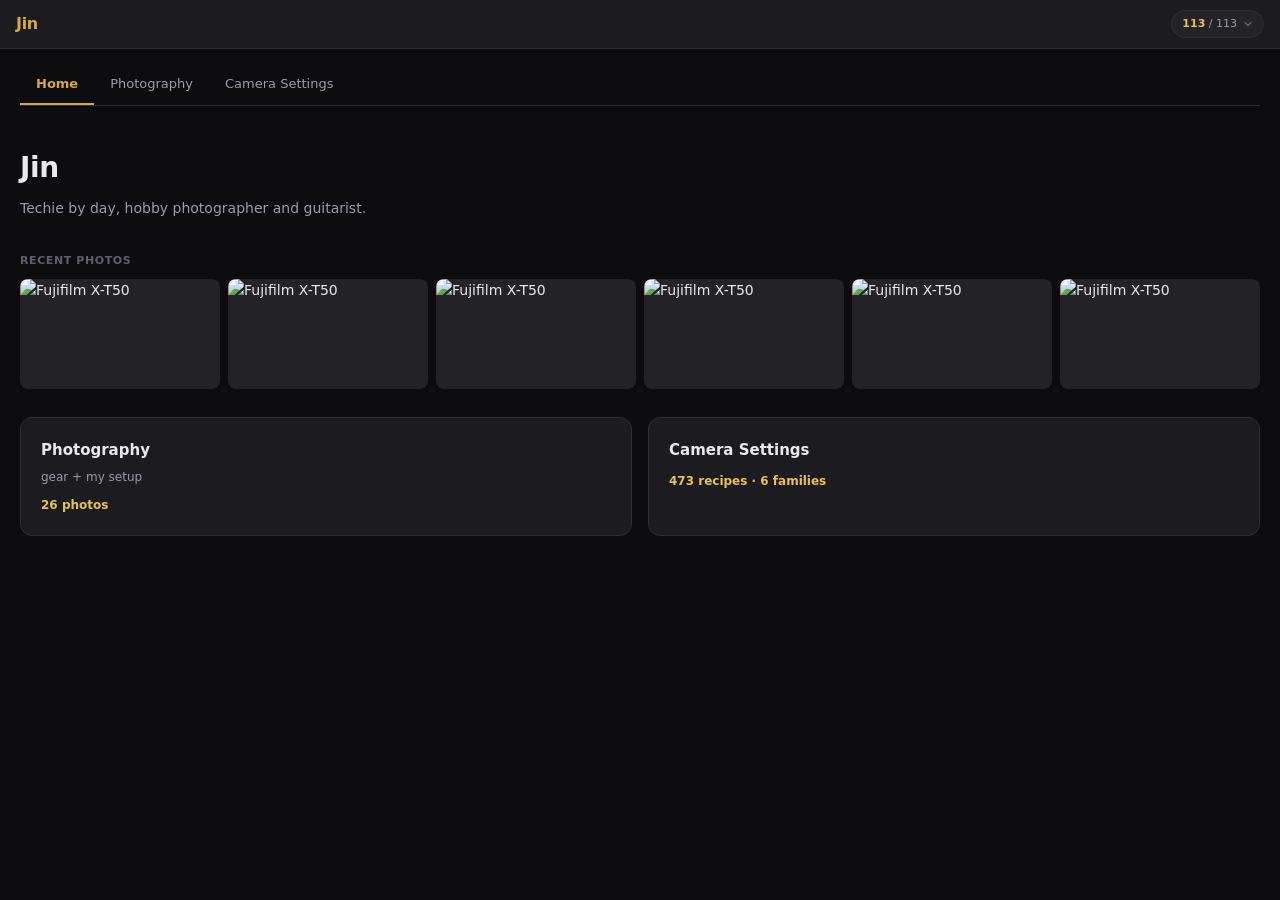
==== commit 4d50a026: "fix: replaceState for canonical hashes, guard loadGen failure and races Three fixes to hash routing," ====
--- a/index.html
+++ b/index.html
@@ -1125,7 +1125,12 @@
   // DOM which pane is actually active — NAV defaults to 'home' but no .on
   // class exists yet without a navigate() call to apply it.
   window.addEventListener('hashchange', applyHash)
-  if (location.hash) applyHash(); else navigate(NAV.section, NAV.view, NAV.subview)
+  // Always route through applyHash, including when there is no hash: it sets
+  // the canonicalising flag so the initial '#/' is written with replaceState
+  // rather than pushed. Pushing it would put a hash-less entry behind the
+  // visitor, and their first Back press — the one meant to leave the site —
+  // would land there and render nothing.
+  applyHash()
 }
 
 init()
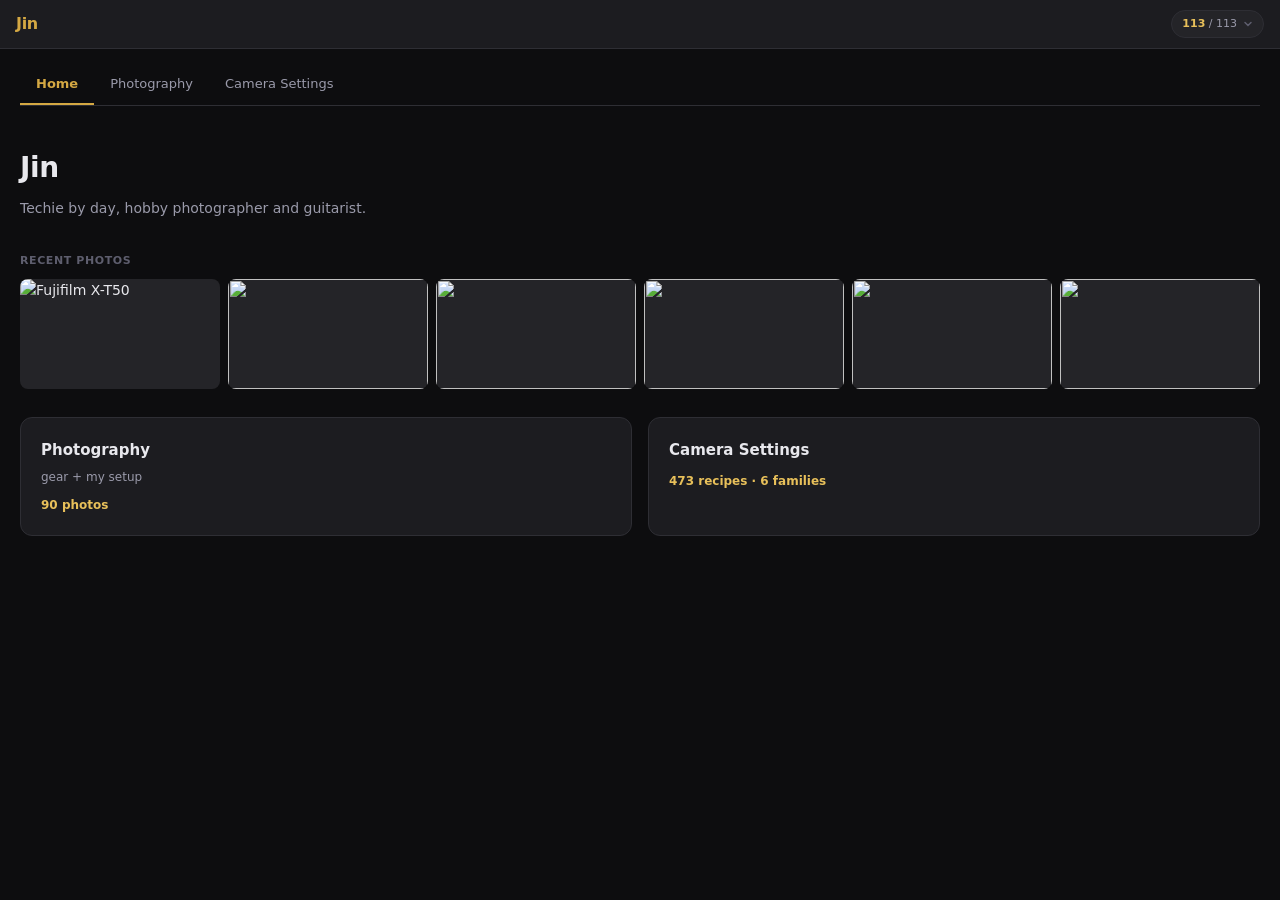
==== commit d566a959: "Fix portrait gallery modal sizing" ====
--- a/index.html
+++ b/index.html
@@ -234,7 +234,10 @@
 .gal-item.dead img{display:none}
 .gal-credit{text-align:center;color:var(--text3);font-size:11px;padding:18px 0 8px}
 .gal-count{color:var(--text3);font-size:12px;padding:0 0 10px}
-#rmodal-body .gal-photo{display:block;width:100%;height:auto;background:var(--surf2)}
+/* Keep the entire photo inside the viewport. In particular, portrait images
+   must size from both available width and height rather than inheriting the
+   modal's full 760px width and becoming taller than the browser window. */
+#rmodal-body .gal-photo{display:block;width:auto;height:auto;max-width:100%;max-height:calc(100vh - 100px);max-height:calc(100dvh - 100px);margin:0 auto;object-fit:contain;background:var(--surf2)}
 #rmodal-body .gal-meta{padding:10px 14px;color:var(--text2);font-size:12px;text-align:center;line-height:1.7}
 /* Mobile is one photo per row — see GAL_PHONE_BP in layoutGallery(). */
 .corr-search{width:100%;background:var(--surf);border:1px solid var(--border);border-radius:var(--r);padding:7px 10px;color:var(--text);font-size:12px;outline:none;margin-bottom:14px}
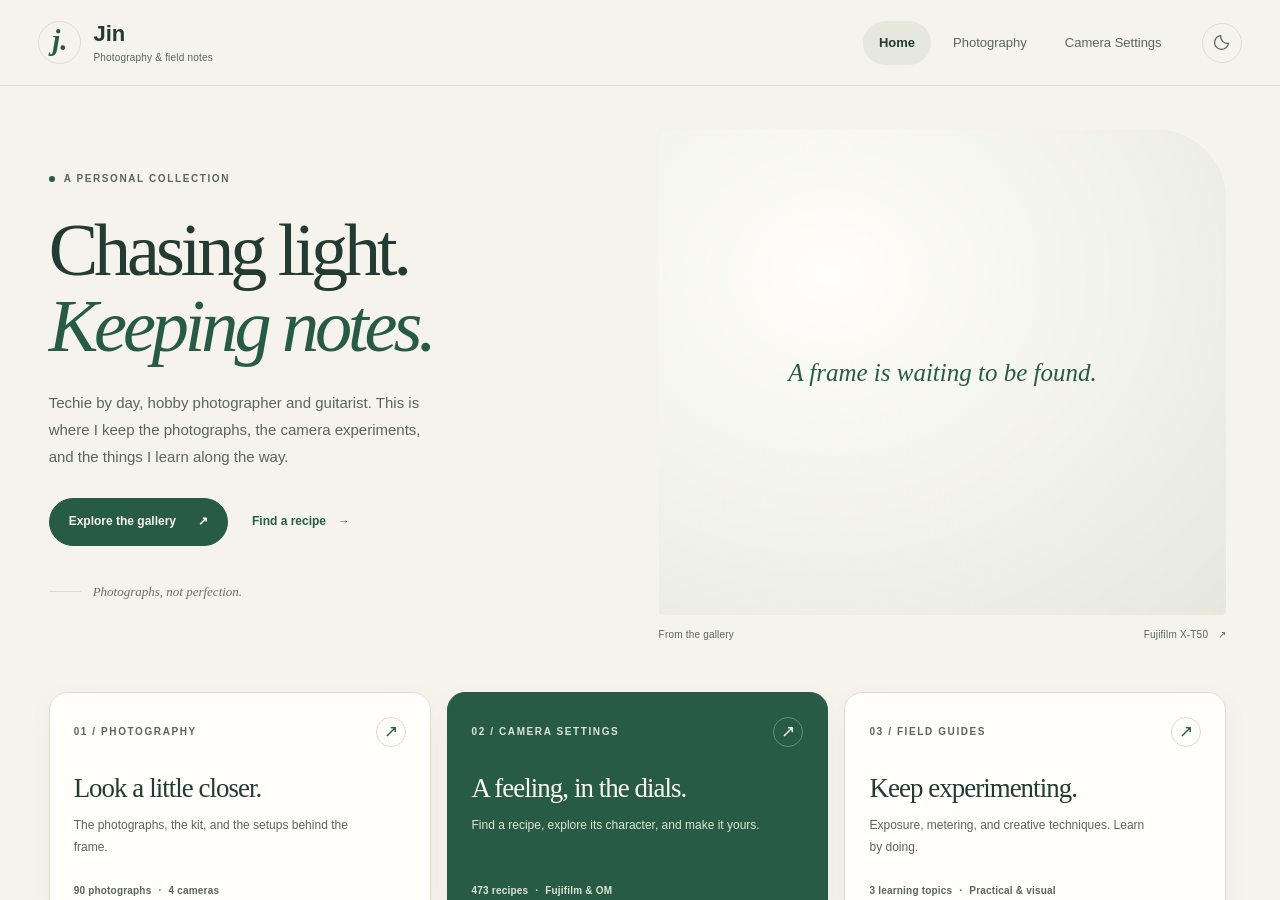
==== commit a1b7b022: "Refresh photography site and add camera field guides Promote the responsive editorial design with li" ====
--- a/index.html
+++ b/index.html
@@ -2,644 +2,33 @@
 <html lang="en">
 <head>
 <meta charset="UTF-8">
-<meta name="viewport" content="width=device-width, initial-scale=1.0">
-<title>Fujifilm X-Trans Recipe Explorer</title>
-<style>
-:root {
-  --bg:#0d0d0f; --bg2:#141416; --surf:#1c1c20; --surf2:#242428; --surf3:#2a2a30;
-  --border:#2e2e34; --text:#e8e8ed; --text2:#9a9aaa; --text3:#5e5e6e;
-  --accent:#d4a843; --accent2:#e8c05a;
-  --green:#4caf7d; --blue:#5b9af0; --red:#e05c5c; --purple:#9b7fe8;
-  --teal:#4db8aa; --orange:#e07842; --pink:#e07894;
-  --r:8px; --r2:12px; --r3:18px;
-}
-*,*::before,*::after{box-sizing:border-box;margin:0;padding:0}
-html,body{height:100%;overflow:hidden}
-body{background:var(--bg);color:var(--text);font-family:'Inter',system-ui,sans-serif;font-size:14px;line-height:1.6}
-a{color:var(--accent);text-decoration:none} a:hover{text-decoration:underline}
-::-webkit-scrollbar{width:5px;height:5px} ::-webkit-scrollbar-track{background:var(--bg2)}
-::-webkit-scrollbar-thumb{background:var(--border);border-radius:3px}
-
-/* ─── Layout ─── */
-.app{display:flex;flex-direction:column;position:fixed;inset:0;overflow:hidden}
-header{background:var(--surf);border-bottom:1px solid var(--border);padding:10px 16px;display:flex;align-items:center;gap:10px;position:sticky;top:0;z-index:200}
-header h1{font-size:16px;font-weight:700;color:var(--accent);letter-spacing:-.3px;white-space:nowrap;cursor:pointer}
-header h1 span{color:var(--text2);font-weight:400}
-.header-right{display:flex;align-items:center;gap:8px;margin-left:auto}
-.gen-select{appearance:none;background:var(--bg2);border:1px solid var(--border);border-radius:6px;color:var(--text);cursor:pointer;font-size:12px;font-family:inherit;padding:4px 24px 4px 8px;background-image:url("data:image/svg+xml,%3Csvg xmlns='http://www.w3.org/2000/svg' width='10' height='10' viewBox='0 0 10 10'%3E%3Cpolyline points='2,3.5 5,6.5 8,3.5' fill='none' stroke='%239a9aaa' stroke-width='1.5' stroke-linecap='round'/%3E%3C/svg%3E");background-repeat:no-repeat;background-position:right 6px center}
-.gen-select:disabled{opacity:0.5;cursor:not-allowed}
-.gen-select:hover:not(:disabled){border-color:var(--accent)}
-@media(max-width:680px){.gen-select{font-size:11px}}
-.stats-pill{display:flex;align-items:center;gap:6px;padding:4px 10px;background:var(--surf2);border:1px solid var(--border);border-radius:99px;cursor:pointer;user-select:none;transition:border-color .12s}
-.stats-pill:hover{border-color:var(--text3)}
-.stats-pill-text{font-size:11px;color:var(--text2);white-space:nowrap}
-.stats-pill-text strong{color:var(--accent2);font-weight:700}
-.stats-expanded{display:none;position:absolute;top:calc(100% + 6px);right:0;background:var(--surf);border:1px solid var(--border);border-radius:var(--r2);padding:10px 14px;box-shadow:0 8px 24px rgba(0,0,0,.5);z-index:300;min-width:160px}
-.stats-expanded.open{display:block}
-.stat-row{display:flex;justify-content:space-between;align-items:baseline;gap:16px;padding:3px 0}
-.stat-row .n{font-size:16px;font-weight:700;color:var(--accent2)}
-.stat-row .l{font-size:10px;color:var(--text3);text-transform:uppercase;letter-spacing:.5px}
-main{display:flex;flex:1;min-height:0}
-
-/* ─── Sidebar ─── */
-.sidebar{width:240px;min-width:0;background:var(--bg2);border-right:1px solid var(--border);overflow:hidden;flex-shrink:0;transition:width .22s ease;display:flex;flex-direction:column}
-.sidebar.collapsed{width:36px}
-.sb-inner{flex:1;overflow-y:auto;padding:14px 12px;min-width:216px}
-.sidebar.collapsed .sb-inner{visibility:hidden;pointer-events:none}
-.sb-collapse-btn{flex-shrink:0;width:100%;height:32px;display:flex;align-items:center;justify-content:flex-end;padding:0 8px;cursor:pointer;color:var(--text2);background:var(--bg2);border:none;border-top:1px solid var(--border);transition:color .12s}
-.sidebar.collapsed .sb-collapse-btn{justify-content:center;padding:0}
-.sb-collapse-btn:hover{color:var(--accent)}
-.sb-collapse-btn svg{transition:transform .22s ease;flex-shrink:0}
-.sb-section{margin-bottom:14px}
-.sb-label{font-size:10px;font-weight:600;text-transform:uppercase;letter-spacing:.7px;color:var(--text2);margin-bottom:6px}
-.search{width:100%;background:var(--surf);border:1px solid var(--border);border-radius:var(--r);padding:7px 10px;color:var(--text);font-size:12px;outline:none;transition:border-color .15s}
-.search:focus{border-color:var(--accent)}
-.search::placeholder{color:var(--text3)}
-.chips{display:flex;flex-wrap:wrap;gap:4px;margin-bottom:2px}
-.chip{padding:3px 8px;border-radius:14px;font-size:11px;cursor:pointer;border:1px solid var(--border);background:var(--surf);color:var(--text2);transition:all .12s;user-select:none;white-space:nowrap}
-.chip:hover{border-color:var(--accent);color:var(--text)}
-.chip.on{background:var(--accent);border-color:var(--accent);color:#000;font-weight:600}
-.clear-btn{width:100%;padding:6px;background:transparent;border:1px solid var(--border);border-radius:var(--r);color:var(--text2);cursor:pointer;font-size:11px;margin-top:8px;transition:all .12s}
-.clear-btn:hover{border-color:var(--red);color:var(--red)}
-.sb-label{cursor:pointer;display:flex;justify-content:space-between;align-items:center;user-select:none}
-.sb-label:not(.no-collapse)::after{content:'▾';font-size:9px;color:var(--text2);transition:transform .15s}
-.sb-section.collapsed .sb-label::after{content:'▸'}
-.sb-section.collapsed .chips{display:none}
-
-/* ─── Content ─── */
-.content{flex:1;overflow:hidden;display:flex;flex-direction:column}
-.content-sticky{position:sticky;top:0;z-index:100;background:var(--bg);padding:16px 20px 0}
-.content-scroll{flex:1;overflow-y:auto;padding:0 20px 20px}
-.tabs{display:flex;border-bottom:1px solid var(--border);margin-bottom:0;gap:0}
-.tab{padding:9px 16px;cursor:pointer;font-size:13px;color:var(--text2);border-bottom:2px solid transparent;transition:all .15s;user-select:none}
-.tab:hover{color:var(--text)}
-.tab.on{color:var(--accent);border-bottom-color:var(--accent);font-weight:600}
-.view-tabs{display:none;border-bottom:1px solid var(--border);margin-bottom:0;gap:0;align-items:center}
-.view-tabs.on{display:flex}
-.view-tabs .gen-select{margin:0 12px 0 0;flex-shrink:0}
-.pane{display:none}
-.pane.on{display:block}
-.sec-title{font-size:15px;font-weight:700;color:var(--text);margin:24px 0 4px;padding-bottom:6px;border-bottom:1px solid var(--border)}
-.sec-title:first-child{margin-top:0}
-.sec-desc{font-size:12px;color:var(--text2);margin-bottom:16px;line-height:1.5}
-
-/* ─── Grid ─── */
-.view-toggle{display:flex;background:var(--surf2);border:1px solid var(--border);border-radius:6px;overflow:hidden}
-.vtog{padding:5px 7px;font-size:11px;font-weight:600;cursor:pointer;background:none;border:none;color:var(--text2);transition:all .15s;display:flex;align-items:center;-webkit-tap-highlight-color:transparent}
-.vtog+.vtog{border-left:1px solid var(--border)}
-.vtog.on{background:var(--surf3);color:var(--text)}
-.vtog svg{opacity:.6;flex-shrink:0}
-.vtog.on svg{opacity:1}
-.rcount{font-size:12px;color:var(--text3);margin-bottom:14px}
-.rcount strong{color:var(--text2)}
-.grid{display:grid;grid-template-columns:repeat(auto-fill,minmax(260px,1fr));gap:14px}
-.grid.cheatsheet{grid-template-columns:repeat(auto-fill,minmax(200px,1fr));gap:10px}
-.grid.cheatsheet .card-img-fp{display:none}
-.grid.cheatsheet .cpills{display:none}
-.grid.cheatsheet .cnarr{display:none}
-.grid.cheatsheet .cbadges{margin-bottom:2px}
-.grid.cheatsheet .cexpand{display:block;border-top:none;padding-top:0}
-.grid.cheatsheet .cbody{padding-bottom:4px}
-.card{background:var(--surf);border:1px solid var(--border);border-radius:var(--r2);overflow:hidden;transition:border-color .15s;display:flex;flex-direction:column}
-.card.open{border-color:var(--accent2)}
-.card-img-fp{width:100%;height:150px;background:var(--surf2);display:flex;align-items:center;justify-content:center;padding:8px;box-sizing:border-box;gap:16px}
-.card-fp-inner{flex-shrink:0;display:flex;align-items:center;justify-content:center}
-.card-drwb{display:flex;flex-direction:column;gap:4px;flex-shrink:0;align-items:center}
-.card-drwb .mr-wb-svg{max-width:80px!important}
-.cbody{padding:12px 12px 8px}
-.ctitle-row{display:flex;align-items:baseline;gap:6px;margin-bottom:3px}
-.ctitle{font-size:13px;font-weight:600;flex:1;min-width:0}
-.src-btn{flex-shrink:0;font-size:11px;font-weight:600;color:var(--accent);background:rgba(212,168,67,.12);border:1px solid rgba(212,168,67,.3);border-radius:5px;padding:3px 8px;text-decoration:none;line-height:1.5;transition:background .12s;display:inline-flex;align-items:center;gap:4px}
-.src-btn:hover{background:rgba(212,168,67,.22);text-decoration:none}
-.cnarr{font-size:11px;color:var(--text2);font-style:italic;line-height:1.4;display:-webkit-box;-webkit-line-clamp:2;-webkit-box-orient:vertical;overflow:hidden;margin-bottom:8px}
-.cbadges{display:flex;flex-wrap:wrap;gap:3px;margin-bottom:6px}
-.badge{padding:2px 6px;border-radius:4px;font-size:10px;font-weight:600}
-.b-sim{background:rgba(212,168,67,.18);color:var(--accent2)}
-.b-dr{background:rgba(91,154,240,.14);color:var(--blue)}
-.b-warm{background:rgba(224,120,66,.18);color:var(--orange)}
-.b-cool{background:rgba(75,184,170,.18);color:var(--teal)}
-.b-neutral{background:rgba(154,154,170,.14);color:var(--text2)}
-.b-muted{background:rgba(100,100,120,.18);color:var(--text3)}
-.b-flat{background:rgba(100,100,120,.18);color:var(--text3)}
-.b-punchy{background:rgba(224,92,92,.14);color:var(--red)}
-.b-bw{background:rgba(200,200,220,.1);color:var(--text2)}
-.b-default{background:rgba(155,127,232,.14);color:var(--purple)}
-
-.cpills{display:flex;flex-wrap:wrap;gap:3px;padding:0 12px 8px}
-.cpill{display:inline-flex;align-items:baseline;gap:3px;padding:2px 7px;border-radius:99px;background:var(--surf3);border:1px solid #3e3e48;font-size:10px;line-height:1.4}
-.cpill-lbl{color:var(--text2);font-weight:600;text-transform:uppercase;letter-spacing:.03em;font-size:9px}
-.cpill-val{color:var(--text);font-weight:600}
-/* Expanded section (modal only) */
-.cexpand{display:none;padding:0 12px 12px;border-top:1px solid var(--border)}
-.card.open .cexpand{display:block}
-.fingerprint{display:flex;justify-content:center;padding:8px 0 4px}
-.stbl{width:100%;border-collapse:collapse;font-size:11px;margin-bottom:8px}
-.stbl td{padding:3px 4px;border-bottom:1px solid var(--border)}
-.stbl td:first-child{color:var(--text2);width:52%}
-.stbl td:last-child{color:var(--text);font-weight:500}
-.stbl tr:last-child td{border-bottom:none}
-.kwrow{display:flex;flex-wrap:wrap;gap:3px;margin:6px 0}
-.kw{padding:2px 6px;border-radius:10px;font-size:10px;background:var(--surf2);color:var(--text2)}
-
-/* ─── Charts ─── */
-.chart-card{background:var(--surf);border:1px solid var(--border);border-radius:var(--r2);padding:16px;margin-bottom:18px}
-.chart-card h3{font-size:11px;font-weight:600;text-transform:uppercase;letter-spacing:.5px;color:var(--text2);margin-bottom:12px}
-.bar-row{display:flex;align-items:center;gap:7px;margin-bottom:4px;cursor:pointer}
-.bar-row:hover .bar-lbl{color:var(--accent)}
-.bar-lbl{font-size:11px;color:var(--text2);width:140px;flex-shrink:0;text-align:right;overflow:hidden;text-overflow:ellipsis;white-space:nowrap;transition:color .12s}
-.bar-track{flex:1;background:var(--surf2);border-radius:3px;height:18px;overflow:hidden;transition:opacity .2s}
-.bar-fill{height:100%;border-radius:3px;display:flex;align-items:center;padding-left:6px;font-size:10px;color:rgba(0,0,0,.7);font-weight:700;transition:width .3s ease}
-.bar-track.dimmed{opacity:.3}
-
-/* Histograms */
-.hist-wrap{display:grid;grid-template-columns:repeat(auto-fill,minmax(300px,1fr));gap:16px;margin-bottom:18px}
-.hist-card{background:var(--surf);border:1px solid var(--border);border-radius:var(--r2);padding:14px}
-.hist-card h3{font-size:11px;font-weight:600;text-transform:uppercase;letter-spacing:.5px;color:var(--text2);margin-bottom:10px}
-.hist-inner{display:flex;gap:0;align-items:flex-end;height:70px;padding:0 2px}
-.hcol{flex:1;display:flex;flex-direction:column;align-items:center;gap:2px;cursor:pointer}
-.hbar{width:100%;min-height:2px;border-radius:3px 3px 0 0;transition:opacity .2s}
-.hbar.active{outline:2px solid var(--accent)}
-.hbar.dimmed{opacity:.25}
-.hlbl{font-size:9px;color:var(--text3)}
-
-/* Parallel coords */
-#pcoords{width:100%;height:260px;background:var(--surf);border-radius:var(--r);display:block}
-
-/* ─── Clouds ─── */
-.cloud-wrap{padding:18px;background:var(--surf);border:1px solid var(--border);border-radius:var(--r2);margin-bottom:18px;display:flex;flex-wrap:wrap;gap:7px}
-.cword{cursor:pointer;padding:4px 10px;border-radius:18px;background:var(--surf2);border:1px solid var(--border);transition:all .15s;user-select:none;color:var(--text2)}
-.cword:hover{border-color:var(--accent);color:var(--accent)}
-.cword.on{background:var(--accent);border-color:var(--accent);color:#000;font-weight:700}
-.cword small{opacity:.5;font-size:.8em}
-
-/* ─── Directions ─── */
-.dir-grid{display:grid;grid-template-columns:repeat(auto-fill,minmax(300px,1fr));gap:14px;margin-top:14px}
-.dir-card{background:var(--surf);border:1px solid var(--border);border-radius:var(--r2);padding:16px;border-left:4px solid var(--accent)}
-.dir-card h4{font-size:14px;font-weight:700;color:var(--accent2);margin-bottom:4px}
-.dir-desc{font-size:12px;color:var(--text2);margin-bottom:10px;line-height:1.5}
-.dir-traits{display:flex;flex-wrap:wrap;gap:3px;margin-bottom:8px}
-.dir-trait{background:var(--surf2);border:1px solid var(--border);padding:2px 7px;border-radius:4px;font-size:10px;color:var(--text2)}
-.dir-recipes{font-size:11px;color:var(--text3)}
-.dir-link{color:var(--accent);cursor:pointer}
-.dir-link:hover{text-decoration:underline}
-
-/* ─── Keyword Correlation ─── */
-.corr-grid{display:grid;grid-template-columns:repeat(auto-fill,minmax(340px,1fr));gap:14px}
-.corr-card{background:var(--surf);border:1px solid var(--border);border-radius:var(--r2);padding:14px}
-.corr-header{display:flex;align-items:baseline;justify-content:space-between;margin-bottom:10px}
-.corr-kw{font-size:14px;font-weight:700;color:var(--text)}
-.corr-n{font-size:11px;color:var(--text3)}
-.corr-sims{font-size:10px;color:var(--text2);margin-bottom:10px;font-style:italic}
-.delta-bars{display:flex;flex-direction:column;gap:5px}
-.delta-row{display:flex;align-items:center;gap:6px}
-.delta-lbl{font-size:11px;color:var(--text2);width:68px;flex-shrink:0}
-.delta-track{flex:1;height:16px;position:relative;background:var(--surf2);border-radius:3px;overflow:hidden}
-.delta-center{position:absolute;top:0;bottom:0;left:50%;width:1px;background:var(--border)}
-.delta-bar{position:absolute;top:2px;bottom:2px;border-radius:2px;transition:width .3s}
-.delta-val{font-size:10px;color:var(--text2);width:36px;text-align:right;flex-shrink:0}
-.delta-pos{background:var(--orange)}
-.delta-neg{background:var(--blue)}
-.dr-pills{display:flex;flex-wrap:wrap;gap:3px;margin-top:8px}
-.dr-pill{font-size:9px;padding:1px 5px;border-radius:3px;background:rgba(91,154,240,.14);color:var(--blue)}
-
-/* ─── Home ─── */
-.home-hero{padding:24px 0 8px}
-.home-name{font-size:28px;font-weight:800;color:var(--text);letter-spacing:-.4px;margin-bottom:6px}
-.home-bio{font-size:14px;color:var(--text2);line-height:1.6}
-.home-section-label{font-size:11px;font-weight:700;text-transform:uppercase;letter-spacing:.6px;color:var(--text3);margin:24px 0 10px}
-.home-photo-strip{display:grid;grid-template-columns:repeat(6,1fr);gap:8px;cursor:pointer}
-.home-photo-strip img{width:100%;height:110px;object-fit:cover;border-radius:var(--r);background:var(--surf2);display:block}
-.home-doors{display:grid;grid-template-columns:1fr 1fr;gap:16px;margin-top:28px;padding-bottom:20px}
-.home-door{background:var(--surf);border:1px solid var(--border);border-radius:var(--r2);padding:20px;cursor:pointer;transition:border-color .15s}
-.home-door:hover{border-color:var(--accent)}
-.home-door h3{font-size:15px;font-weight:700;color:var(--text);margin-bottom:6px}
-.home-door p{font-size:12px;color:var(--text2);line-height:1.5}
-.home-door-stat{font-size:12px;color:var(--accent2);font-weight:600;margin-top:10px}
-@media(max-width:680px){
-  .home-photo-strip{grid-template-columns:repeat(3,1fr)}
-  .home-doors{grid-template-columns:1fr}
-}
-
-/* ─── Misc ─── */
-.empty{text-align:center;padding:50px 20px;color:var(--text3)}
-.empty .big{font-size:36px;margin-bottom:10px}
-/* Justified rows: layoutGallery() sets each .gal-item's px width/height so every
-   row fills the container exactly. Flex-wrap (not grid) — grid would force a
-   uniform column width and reintroduce the ragged gaps this replaced. */
-.gal-grid{display:flex;flex-wrap:wrap;gap:10px;padding:4px 0}
-.gal-item{position:relative;border-radius:var(--r2);overflow:hidden;background:var(--surf2);cursor:zoom-in;border:1px solid var(--border)}
-.gal-item img{display:block;width:100%;height:100%;object-fit:cover;transition:opacity .25s;opacity:0}
-.gal-item img.loaded{opacity:1}
-.gal-item.dead{display:flex;align-items:center;justify-content:center;color:var(--text3);font-size:11px;cursor:default}
-.gal-item.dead img{display:none}
-.gal-credit{text-align:center;color:var(--text3);font-size:11px;padding:18px 0 8px}
-.gal-count{color:var(--text3);font-size:12px;padding:0 0 10px}
-/* Keep the entire photo inside the viewport. In particular, portrait images
-   must size from both available width and height rather than inheriting the
-   modal's full 760px width and becoming taller than the browser window. */
-#rmodal-body .gal-photo{display:block;width:auto;height:auto;max-width:100%;max-height:calc(100vh - 100px);max-height:calc(100dvh - 100px);margin:0 auto;object-fit:contain;background:var(--surf2)}
-#rmodal-body .gal-meta{padding:10px 14px;color:var(--text2);font-size:12px;text-align:center;line-height:1.7}
-/* Mobile is one photo per row — see GAL_PHONE_BP in layoutGallery(). */
-.corr-search{width:100%;background:var(--surf);border:1px solid var(--border);border-radius:var(--r);padding:7px 10px;color:var(--text);font-size:12px;outline:none;margin-bottom:14px}
-.corr-search:focus{border-color:var(--accent)}
-.corr-search::placeholder{color:var(--text3)}
-.note{font-size:11px;color:var(--text3);font-style:italic;margin-bottom:12px;line-height:1.5}
-
-/* ─── Mobile filter toggle button ─── */
-.mob-filter-btn{display:none;align-items:center;gap:5px;padding:5px 12px;border-radius:var(--r);background:var(--surf2);border:1px solid var(--border);color:var(--text2);font-size:12px;font-weight:600;cursor:pointer;margin-bottom:10px;width:fit-content;-webkit-tap-highlight-color:transparent}
-.mob-filter-btn:hover{background:var(--surf);color:var(--text)}
-.mob-filter-btn svg{flex-shrink:0}
-
-/* ─── Tablet (≤ 1024px): slim sidebar, scrollable tabs ─── */
-@media(max-width:1024px){
-  .sidebar{width:200px}
-  .sidebar.collapsed{width:36px}
-  .tabs{overflow-x:auto;-webkit-overflow-scrolling:touch;scrollbar-width:none}
-  .tabs::-webkit-scrollbar{display:none}
-  .tab{flex-shrink:0}
-  .sg-cards{grid-template-columns:repeat(auto-fill,minmax(280px,1fr))}
-}
-
-/* ─── Sidebar overlay backdrop (mobile) ─── */
-.sb-overlay{display:none;position:fixed;inset:0;z-index:299;background:rgba(0,0,0,.55)}
-.sb-overlay.open{display:block}
-
-/* ─── Phone (≤ 680px): sidebar as overlay, single-column layout ─── */
-@media(max-width:680px){
-  .sidebar{position:fixed;left:0;top:0;height:100%;padding-top:49px;width:0;z-index:300;border-right:none;box-shadow:4px 0 20px rgba(0,0,0,.45);transition:width .22s ease}
-  .sidebar.open{width:260px}
-  .sidebar.open .sb-inner{visibility:visible;pointer-events:auto}
-  .sidebar.collapsed{width:0}
-  .sb-collapse-btn{display:none}
-  .mob-filter-btn{display:flex}
-  .content-sticky{padding:8px 10px 0}
-  .content-scroll{padding:0 10px 20px}
-  .inner-subtabs{margin:0 -10px;padding:10px 10px;overflow-x:auto;flex-wrap:nowrap;scrollbar-width:none}
-  .inner-subtabs::-webkit-scrollbar{display:none}
-  .tabs{flex-wrap:wrap}
-  .tab{padding:6px 11px;font-size:12px}
-  .hist-wrap{grid-template-columns:1fr}
-  .gear-cards,.mr-grid,.sg-cards{grid-template-columns:1fr}
-  .cs-single-grid{grid-template-columns:1fr}
-  .cs-sim-grid{grid-template-columns:repeat(auto-fill,minmax(140px,1fr))}
-  .corr-grid{grid-template-columns:1fr!important}
-  .header-inner{flex-wrap:wrap;gap:4px}
-  h1{font-size:14px!important}
-  h1 span{display:none}
-  .mr-viz-row{flex-direction:column;align-items:center}
-  .mr-fp svg{width:140px!important;height:140px!important}
-  .mr-detail-col{width:100%}
-  .mr-wb-svg{max-width:100%!important}
-  .cs-pc-wrap{grid-template-columns:1fr}
-  .exp-radar-legend-row{flex-wrap:wrap}
-}
-
-/* ─── Footer ─── */
-.site-footer{padding:14px 20px;font-size:11px;color:var(--text3);border-top:1px solid var(--border);line-height:1.6;text-align:center}
-.site-footer a{color:var(--accent);text-decoration:none}
-.site-footer a:hover{text-decoration:underline}
-
-/* ─── Settings Guide ─── */
-.sg-grid{display:flex;flex-direction:column;gap:32px;padding-bottom:40px}
-.sg-section-title{font-size:13px;font-weight:700;text-transform:uppercase;letter-spacing:.8px;color:var(--text3);margin:0 0 14px;padding-bottom:8px;border-bottom:1px solid var(--border)}
-.sg-cards{display:grid;grid-template-columns:repeat(auto-fill,minmax(340px,1fr));gap:14px}
-.sg-card{background:var(--surf);border:1px solid var(--border);border-radius:var(--r2);overflow:hidden;display:flex;flex-direction:column}
-.sg-card-head{padding:14px 16px 10px;display:flex;align-items:flex-start;gap:12px}
-.sg-icon{width:40px;height:40px;border-radius:var(--r);flex-shrink:0;display:flex;align-items:center;justify-content:center;font-size:18px}
-.sg-name{font-size:14px;font-weight:700;color:var(--text);margin-bottom:1px}
-.sg-subtitle{font-size:11px;color:var(--text2);line-height:1.4}
-.sg-range{font-size:10px;color:var(--text3);margin-top:2px;font-style:italic}
-.sg-body{padding:0 16px 14px;flex:1;display:flex;flex-direction:column;gap:10px}
-.sg-desc{font-size:12px;color:var(--text2);line-height:1.6}
-.sg-spectrum{display:flex;gap:0;border-radius:5px;overflow:hidden;height:32px;border:1px solid var(--border);flex-shrink:0}
-.sg-spectrum-stop{flex:1;display:flex;align-items:center;justify-content:center;font-size:9px;font-weight:700;color:rgba(255,255,255,.7);text-shadow:0 1px 2px rgba(0,0,0,.5);transition:flex .15s}
-.sg-effects{display:flex;flex-direction:column;gap:6px}
-.sg-effect-row{display:flex;gap:8px;align-items:flex-start}
-.sg-effect-dir{width:28px;height:28px;border-radius:5px;flex-shrink:0;display:flex;align-items:center;justify-content:center;font-size:14px;font-weight:800}
-.sg-effect-dir.up{background:rgba(76,175,125,.15);color:var(--green)}
-.sg-effect-dir.down{background:rgba(91,154,240,.15);color:var(--blue)}
-.sg-effect-text{font-size:11px;color:var(--text2);line-height:1.5;padding-top:5px}
-.sg-effect-text strong{color:var(--text)}
-.sg-visual{border-radius:6px;overflow:hidden;height:64px;flex-shrink:0;display:flex;position:relative}
-.sg-visual-label{position:absolute;bottom:4px;left:6px;right:6px;display:flex;justify-content:space-between;font-size:9px;color:rgba(255,255,255,.8);text-shadow:0 1px 2px rgba(0,0,0,.6);font-weight:600;pointer-events:none}
-.sg-recipes-note{font-size:10px;color:var(--text3);font-style:italic;border-top:1px solid var(--border);padding-top:8px;line-height:1.5}
-.sg-recipes-note strong{color:var(--text2);font-style:normal}
-.sg-tip{background:rgba(212,168,67,.07);border-left:3px solid var(--accent);border-radius:3px;padding:8px 10px;font-size:11px;color:var(--text2);line-height:1.5}
-.sg-tip strong{color:var(--accent)}
-.sg-presets{display:flex;flex-wrap:wrap;gap:5px;margin-top:4px}
-.sg-preset{font-size:10px;padding:2px 7px;border-radius:10px;background:var(--surf2);border:1px solid var(--border);color:var(--text2)}
-.sg-preset.hi{border-color:var(--orange);color:var(--orange)}
-.sg-preset.lo{border-color:var(--blue);color:var(--blue)}
-.sg-preset.neu{border-color:var(--text3);color:var(--text3)}
-
-/* ─── My Gear ─── */
-.gear-grid{display:flex;flex-direction:column;gap:32px;padding-bottom:40px}
-.gear-cards{display:grid;grid-template-columns:repeat(auto-fill,minmax(300px,1fr));gap:14px}
-.gear-card{background:var(--surf);border:1px solid var(--border);border-radius:var(--r2);overflow:hidden;display:flex;flex-direction:column}
-.gear-card-head{padding:14px 16px 10px;display:flex;align-items:flex-start;gap:12px}
-.gear-icon{width:44px;height:44px;border-radius:var(--r);flex-shrink:0;display:flex;align-items:center;justify-content:center;font-size:20px;background:var(--surf2);border:1px solid var(--border)}
-.gear-name{font-size:14px;font-weight:700;color:var(--text);margin-bottom:1px}
-.gear-sub{font-size:11px;color:var(--text2);line-height:1.4}
-.gear-body{padding:0 16px 14px}
-.gear-notes{font-size:12px;color:var(--text2);line-height:1.6;margin-top:8px;padding-top:8px;border-top:1px solid var(--border);font-style:italic}
-.gear-img{width:100%;height:160px;object-fit:cover;object-position:center;display:block;background:var(--surf2)}
-.gear-img-credit{font-size:9.5px;color:var(--text2);opacity:.65;padding:3px 16px 0;text-align:right}
-.gear-mount-tabs{display:flex;gap:6px;margin-bottom:14px}
-.gear-mount-tab{padding:6px 14px;font-size:12px;font-weight:600;border-radius:var(--r);border:1px solid var(--border);background:var(--surf2);color:var(--text2);cursor:pointer;-webkit-tap-highlight-color:transparent;transition:background .12s,border-color .12s}
-.gear-mount-tab.active{background:var(--accent2);border-color:var(--accent2);color:#000}
-
-/* ─── My Recipes ─── */
-.mr-grid{display:grid;grid-template-columns:repeat(auto-fill,minmax(320px,1fr));gap:16px;padding-bottom:40px}
-.mr-card{background:var(--surf);border:1px solid var(--border);border-radius:var(--r2);overflow:hidden;display:flex;flex-direction:column}
-.mr-hero-fp{width:100%;height:160px;background:var(--surf2);display:flex;align-items:center;justify-content:center;padding:8px;box-sizing:border-box}
-.mr-body{padding:12px 14px}
-.mr-title{font-size:14px;font-weight:700;color:var(--text);margin-bottom:4px}
-.mr-slot{display:inline-block;padding:2px 8px;border-radius:4px;font-size:10px;font-weight:700;background:rgba(212,168,67,.18);color:var(--accent2);margin-right:6px;vertical-align:middle}
-.mr-cam{font-size:11px;color:var(--text3);vertical-align:middle}
-.mr-usage{font-size:12px;color:var(--text2);line-height:1.6;margin:8px 0;padding:8px 10px;background:var(--surf2);border-radius:var(--r);border-left:3px solid var(--accent)}
-.mr-notes{font-size:11px;color:var(--text3);line-height:1.5;font-style:italic;margin-bottom:8px}
-.mr-narr{font-size:11px;color:var(--text2);line-height:1.5;margin-bottom:8px;display:-webkit-box;-webkit-line-clamp:3;-webkit-box-orient:vertical;overflow:hidden}
-.mr-viz-row{display:flex;gap:12px;align-items:center;margin:8px 0 6px}
-.mr-fp{display:flex;align-items:center;flex-shrink:0}.mr-fp svg{width:150px!important;height:150px!important}
-.mr-detail-col{display:flex;flex-direction:column;gap:6px;flex:1;min-width:0;align-items:center}
-.mr-detail-row{display:flex;align-items:center;gap:5px}
-.mr-detail-label{font-size:11px;color:var(--text2);font-weight:600;width:24px;flex-shrink:0}
-.mr-detail-val{font-size:12px;color:var(--text)}
-.mr-wb-label{display:flex;align-items:center;gap:3px;font-size:11px;color:var(--text2);padding:2px 1px 0}
-.cs-fp{display:flex;justify-content:center;padding:8px 0 4px}.cs-fp svg{width:150px!important;height:150px!important}
-.mr-not-found{text-align:center;padding:24px;color:var(--text3);font-size:12px;font-style:italic;border:1px dashed var(--border);border-radius:var(--r2)}
-.drawer-link{display:inline-block;margin-top:4px;font-size:11px;color:var(--accent)}
-.drawer-link:hover{text-decoration:underline}
-
-/* ─── Scenario Cases ─── */
-.sc-list{display:flex;flex-direction:column;gap:12px;padding-bottom:40px}
-.sc-item{background:var(--surf);border:1px solid var(--border);border-radius:var(--r2);overflow:hidden}
-.sc-header{display:flex;align-items:center;gap:10px;padding:12px 16px;cursor:pointer;user-select:none}
-.sc-header:hover{background:var(--hover)}
-.sc-chevron{font-size:11px;color:var(--text3);transition:transform .2s;flex-shrink:0}
-.sc-item.open .sc-chevron{transform:rotate(90deg)}
-.sc-title{font-size:14px;font-weight:600;color:var(--text1);flex:1}
-.sc-date{font-size:11px;color:var(--text3);flex-shrink:0}
-.sc-tags{display:flex;gap:4px;flex-wrap:wrap}
-.sc-tag{font-size:10px;background:var(--chip-bg);color:var(--text2);border-radius:4px;padding:2px 6px}
-.sc-body{display:none;padding:0 16px 16px}
-.sc-item.open .sc-body{display:block}
-.sc-bg{font-size:12px;color:var(--text2);line-height:1.6;margin-bottom:14px}
-.sc-section-label{font-size:10px;font-weight:700;letter-spacing:.06em;text-transform:uppercase;color:var(--text3);margin:12px 0 6px}
-.sc-rec{background:var(--bg);border:1px solid var(--border);border-radius:var(--r1);padding:10px 12px;margin-bottom:8px}
-.sc-rec-header{display:flex;align-items:baseline;gap:8px;margin-bottom:4px}
-.sc-slot{font-size:11px;font-weight:700;color:var(--accent)}
-.sc-recipe-name{font-size:12px;font-weight:600;color:var(--text1)}
-.sc-label{font-size:11px;color:var(--text3)}
-.sc-reason{font-size:12px;color:var(--text2);line-height:1.55}
-.sc-watch-row{display:flex;gap:8px;align-items:baseline;margin-bottom:5px;font-size:12px}
-.sc-watch-dial{font-weight:600;color:var(--text1);min-width:120px;flex-shrink:0}
-.sc-watch-note{color:var(--text2);line-height:1.5}
-.sc-skip{font-size:12px;color:var(--text3);line-height:1.7}
-
-/* ─── Recipe Modal ─── */
-.rmodal{display:none;position:fixed;inset:0;z-index:1100;background:rgba(0,0,0,.72);overflow-y:auto;padding:20px 16px}
-.rmodal.open{display:flex;align-items:flex-start;justify-content:center}
-.rmodal-inner{position:relative;width:100%;max-width:760px;margin:auto;background:var(--bg);border-radius:var(--r2);overflow:hidden;box-shadow:0 24px 64px rgba(0,0,0,.55)}
-.rmodal-close{position:absolute;top:10px;right:10px;z-index:10;background:var(--surf2);border:1px solid var(--border);border-radius:50%;width:28px;height:28px;display:flex;align-items:center;justify-content:center;cursor:pointer;font-size:14px;color:var(--text2);line-height:1}
-.rmodal-close:hover{background:var(--border);color:var(--text)}
-#rmodal-body .card{border-radius:0;border:none;margin:0;box-shadow:none}
-#rmodal-body .cexpand{display:block!important}
-#rmodal-body .chead{cursor:default}
-@media(max-width:680px){.rmodal{padding:0}.rmodal-inner{border-radius:0;min-height:100dvh}.rmodal-close{top:8px;right:8px}}
-
-/* ─── Custom Slots ─── */
-.cs-subtabs{display:flex;gap:5px;overflow-x:auto;padding-bottom:10px;scrollbar-width:none;-webkit-overflow-scrolling:touch;margin-bottom:14px}
-.cs-subtabs::-webkit-scrollbar{display:none}
-.cs-subtab{flex-shrink:0;display:flex;flex-direction:column;align-items:center;gap:2px;padding:7px 12px;border-radius:var(--r);border:1px solid var(--border);background:var(--surf2);color:var(--text2);cursor:pointer;-webkit-tap-highlight-color:transparent;text-align:center;min-width:52px;transition:background .12s,border-color .12s}
-.cs-subtab-slot{font-weight:800;font-size:13px;line-height:1}
-.cs-subtab-name{font-size:9px;color:var(--text3);line-height:1.3;max-width:80px;overflow:hidden;text-overflow:ellipsis;white-space:nowrap}
-.cs-subtab.active{background:var(--accent2);border-color:var(--accent2);color:#000}
-.cs-subtab.active .cs-subtab-name{color:rgba(0,0,0,.55)}
-.cs-slot-pane{display:none}
-.cs-slot-pane.active{display:block}
-/* Inner subtabs (Recipes+Keywords, Insights) */
-.inner-subtabs{display:flex;gap:6px;position:sticky;top:0;z-index:50;background:var(--bg);margin:0 -20px;padding:10px 20px;border-bottom:1px solid var(--border)}
-.inner-subtab{padding:5px 14px;cursor:pointer;font-size:12px;font-weight:600;color:var(--text2);background:var(--surf2);border:1px solid var(--border);border-radius:99px;transition:all .15s;white-space:nowrap}
-.inner-subtab:hover{color:var(--text);border-color:var(--text3)}
-.inner-subtab.on{background:var(--accent);border-color:var(--accent);color:#000}
-.inner-pane{display:none;padding-top:16px}
-.inner-pane.on{display:block}
-.pane-no-subtabs{padding-top:16px}
-/* Sidebar info button */
-.sb-label{display:flex;align-items:center;gap:5px}
-.sb-info-btn{flex-shrink:0;width:14px;height:14px;border-radius:50%;border:1px solid var(--text3);background:var(--surf2);color:var(--text2);font-size:9px;font-style:italic;font-weight:700;cursor:pointer;display:inline-flex;align-items:center;justify-content:center;line-height:1;padding:0;margin-left:auto;transition:border-color .12s,color .12s}
-.sb-info-btn:hover{border-color:var(--accent);color:var(--accent)}
-/* Info popover */
-.formula-popover{position:fixed;z-index:1200;background:var(--surf);border:1px solid var(--border);border-radius:var(--r2);padding:14px 16px;max-width:320px;box-shadow:0 8px 32px rgba(0,0,0,.55);font-size:12px;line-height:1.55}
-.formula-popover h4{font-size:11px;font-weight:700;text-transform:uppercase;letter-spacing:.06em;color:var(--text2);margin:0 0 8px}
-.formula-popover p{color:var(--text2);margin:0 0 6px}
-.formula-popover em{color:var(--text3)}
-.formula-popover-close{position:absolute;top:6px;right:8px;background:none;border:none;color:var(--text3);cursor:pointer;font-size:14px;line-height:1}
-/* Badge formula collapsible */
-.badge-formula-details{border:1px solid var(--border);border-radius:var(--r2);margin-bottom:16px;overflow:hidden}
-.badge-formula-details summary{padding:9px 14px;cursor:pointer;font-size:12px;font-weight:600;color:var(--text2);list-style:none;display:flex;align-items:center;gap:6px;user-select:none}
-.badge-formula-details summary::-webkit-details-marker{display:none}
-.badge-formula-details summary::before{content:'▸';font-size:10px;color:var(--text3);transition:transform .15s;flex-shrink:0}
-.badge-formula-details[open] summary::before{transform:rotate(90deg)}
-.badge-formula-details summary:hover{color:var(--text)}
-.badge-formula-details .bfd-body{padding:0 14px 14px;display:flex;flex-direction:column;gap:14px}
-.cs-usage-bar{background:rgba(212,168,67,.09);border:1px solid rgba(212,168,67,.28);border-left:3px solid var(--accent2);border-radius:var(--r);padding:9px 12px;font-size:12px;color:var(--text);line-height:1.55;margin-bottom:12px}
-.cs-usage-bar strong{display:block;font-size:9px;text-transform:uppercase;letter-spacing:.07em;color:var(--accent2);margin-bottom:3px;font-weight:800}
-.cs-card{background:var(--surf);border:1px solid var(--border);border-radius:var(--r2);overflow:hidden}
-.cs-head{padding:11px 14px 9px;display:flex;align-items:center;gap:8px;flex-wrap:wrap;border-bottom:1px solid var(--border)}
-.cs-slot{padding:2px 8px;border-radius:4px;font-size:11px;font-weight:700;background:rgba(212,168,67,.18);color:var(--accent2);flex-shrink:0}
-.cs-name{font-size:13px;font-weight:700;color:var(--text);flex:1;min-width:0}
-.cs-cam{font-size:10px;color:var(--text3);background:var(--surf2);border:1px solid var(--border);padding:2px 6px;border-radius:4px;white-space:nowrap}
-.cs-link{font-size:11px;color:var(--accent);text-decoration:none;white-space:nowrap}
-.cs-link:hover{text-decoration:underline}
-.cs-body{padding:12px 14px 14px}
-.cs-desc{font-size:12px;color:var(--text2);line-height:1.6;margin-bottom:10px;padding:7px 10px;background:var(--surf2);border-radius:var(--r);border-left:3px solid var(--accent)}
-.cs-usage{font-size:11px;color:var(--text3);font-style:italic;margin-bottom:12px}
-.cs-sublabel{font-size:10px;font-weight:700;text-transform:uppercase;letter-spacing:.05em;color:var(--text3);margin-bottom:6px}
-.cs-pills{display:flex;flex-wrap:wrap;gap:4px;margin-bottom:14px}
-.cs-pill{font-size:10px;padding:2px 7px;border-radius:99px;background:var(--surf2);border:1px solid var(--border);color:var(--text2)}
-.cs-pill strong{color:var(--text);font-weight:600}
-.cs-sim-grid{display:grid;grid-template-columns:repeat(auto-fill,minmax(200px,1fr));gap:7px}
-.cs-sim-fp{display:flex;justify-content:center;padding:4px 0 2px}.cs-sim-fp svg{width:72px!important;height:72px!important}
-.cs-sim-item{padding:7px 9px;background:var(--surf2);border-radius:var(--r);border:1px solid var(--border);transition:border-color .15s,background .15s}
-.cs-sim-item[style*="pointer"]:hover{border-color:var(--accent);background:rgba(212,168,67,.07)}
-.cs-sim-fs{font-size:10px;font-weight:700;color:var(--text3);text-transform:uppercase;letter-spacing:.03em;margin-bottom:2px}
-.cs-sim-label{font-size:11px;font-weight:600;color:var(--text);margin-bottom:2px}
-.cs-sim-char{font-size:10px;color:var(--text3);line-height:1.45}
-.cs-filter-tbl{width:100%;border-collapse:collapse;font-size:11px;margin-top:6px}
-.cs-filter-tbl th{text-align:left;padding:4px 6px;color:var(--text3);font-weight:600;border-bottom:1px solid var(--border);font-size:10px;text-transform:uppercase;letter-spacing:.04em}
-.cs-filter-tbl td{padding:6px 6px;border-bottom:1px solid var(--border);vertical-align:top;color:var(--text2);line-height:1.5}
-.cs-filter-tbl td:first-child{font-weight:600;color:var(--text);white-space:nowrap;padding-right:10px}
-.cs-filter-tbl tr:last-child td{border-bottom:none}
-.cs-filter-active{background:rgba(212,168,67,.07)}
-.cs-filter-active td:first-child::after{content:" ✓";color:var(--accent2)}
-.cs-pc-wrap{display:grid;grid-template-columns:1fr 1fr;gap:8px;margin-bottom:12px}
-.cs-pc-col{background:var(--surf2);border-radius:var(--r);padding:8px 10px;border:1px solid var(--border)}
-.cs-pc-label{font-size:10px;font-weight:700;text-transform:uppercase;letter-spacing:.06em;margin-bottom:6px}
-.cs-pc-label-pros{color:#4caf81}
-.cs-pc-label-cons{color:#c97b5a}
-.cs-pros{border-left:3px solid #4caf81}
-.cs-cons{border-left:3px solid #c97b5a}
-.cs-pc-list{margin:0;padding-left:14px;list-style:disc}
-.cs-pc-list li{font-size:10px;color:var(--text2);line-height:1.55;margin-bottom:3px}
-.cs-pc-list li:last-child{margin-bottom:0}
-@media(max-width:520px){.cs-pc-wrap{grid-template-columns:1fr}}
-
-/* ─── OM Display Standard ─── */
-.omv{display:flex;flex-direction:column;gap:10px;align-items:center;padding:10px;background:var(--surf2);border-radius:var(--r);width:100%;box-sizing:border-box}
-.omv-shmidhi{display:flex;justify-content:space-between;width:100%;max-width:220px;font-size:10px;color:var(--text2);font-weight:600}
-.omv-shmidhi span strong{color:var(--text);font-weight:700}
-.omv-wheel-wrap{display:flex;justify-content:center}
-.omv-wb-wrap{display:flex;flex-direction:column;align-items:center;gap:4px}
-.omv-wb-label{font-size:10px;color:var(--text2);text-align:center}
-.omv-tones{display:flex;flex-direction:column;gap:5px;width:100%;max-width:220px}
-.omv-tone-row{display:flex;align-items:center;gap:6px;font-size:10px;color:var(--text2)}
-.omv-tone-row span{flex-shrink:0;width:74px}
-.omv-tone-row strong{flex-shrink:0;width:28px;text-align:right;color:var(--text)}
-.omv-tone-row input[type=range]{flex:1;pointer-events:none;accent-color:var(--accent2)}
-
-.pfm-grid{display:grid;grid-template-columns:repeat(auto-fill,minmax(240px,1fr));gap:10px;margin-bottom:20px}
-.pfm-card{background:var(--surf);border:1px solid var(--border);border-radius:var(--r2);padding:12px 14px}
-.pfm-head{display:flex;align-items:baseline;gap:6px;margin-bottom:8px;flex-wrap:wrap}
-.pfm-slot{padding:2px 8px;border-radius:4px;font-size:11px;font-weight:700;background:rgba(212,168,67,.18);color:var(--accent2)}
-.pfm-name{font-size:13px;font-weight:700;color:var(--text)}
-.pfm-role{font-size:11px;color:var(--text2);margin-bottom:8px;font-style:italic}
-.pfm-shortcut{font-size:11px;font-weight:700;color:var(--accent2);margin-top:8px}
-.pfm-list{margin:0 0 8px;padding-left:14px;list-style:disc}
-.pfm-list li{font-size:11px;color:var(--text2);line-height:1.5;margin-bottom:2px}
-.pfm-consistency{background:rgba(212,168,67,.09);border:1px solid rgba(212,168,67,.28);border-left:3px solid var(--accent2);border-radius:var(--r);padding:9px 12px;font-size:12px;color:var(--text);line-height:1.6;margin-bottom:16px}
-
-/* ─── Explore Tab ─── */
-.exp-layout{display:flex;flex-direction:column;gap:16px}
-.exp-header{display:flex;flex-wrap:wrap;gap:12px;align-items:flex-end}
-.exp-seed{display:flex;flex-direction:column;gap:4px;flex:1;min-width:160px}
-.exp-seed label{font-size:11px;color:var(--text2);font-weight:600;letter-spacing:.4px;text-transform:uppercase}
-.exp-row2{display:flex;flex-wrap:wrap;gap:16px;align-items:flex-start}
-.exp-wb-col{display:flex;flex-direction:column;gap:8px;width:168px;flex-shrink:0}
-.exp-radar-col{display:flex;flex-direction:column;align-items:flex-start;flex:1;min-width:220px}
-.exp-col-label{font-size:11px;color:var(--text2);font-weight:600;letter-spacing:.4px;text-transform:uppercase}
-.exp-wb-grid{cursor:crosshair;border-radius:var(--r);overflow:hidden;background:var(--surf2);border:1px solid var(--border);display:block}
-.exp-wb-match-row{display:flex;align-items:center;gap:5px;padding:3px 8px;background:var(--surf2);border:1px solid var(--border);border-radius:6px}
-.exp-wb-match-icon{width:6px;height:6px;border-radius:50%;border:1px dashed #5b9af0;flex-shrink:0;display:inline-block}
-.exp-wb-values{display:flex;justify-content:space-between;font-size:10px;color:var(--text3);padding:0 1px}
-.exp-wb-val-yours,.exp-wb-val-match{display:flex;align-items:center;gap:3px}
-.exp-radar-legend-row{display:flex;gap:6px;margin-bottom:4px}
-.exp-legend-btn{display:inline-flex;align-items:center;gap:5px;padding:3px 8px;border-radius:5px;font-size:10px;font-weight:600;cursor:pointer;user-select:none;border:1px solid transparent;transition:opacity .15s}
-.exp-legend-yours-btn{background:rgba(212,168,67,.12);color:#d4a843;border-color:rgba(212,168,67,.35)}
-.exp-legend-match-btn{background:rgba(91,154,240,.1);color:#5b9af0;border-color:rgba(91,154,240,.3)}
-.exp-legend-btn.dimmed{opacity:.35}
-.exp-legend-swatch{width:16px;height:2px;border-radius:1px;flex-shrink:0}
-.exp-legend-swatch-dash{width:16px;height:0;border-top:2px dashed #5b9af0;flex-shrink:0}
-.exp-radar-hint{font-size:11px;color:var(--text3);margin:4px 0 0;text-align:center;width:100%;max-width:280px}
-.exp-compact{background:var(--surf);border:1px solid var(--border);border-radius:10px;padding:12px 16px;display:flex;flex-direction:column;gap:10px}
-.exp-compact-title{font-size:10px;color:var(--text3);font-weight:600;letter-spacing:.4px;text-transform:uppercase}
-.exp-compact-grid{display:grid;grid-template-columns:1fr 1fr;gap:10px 20px}
-.exp-compact-row{display:flex;align-items:center;gap:8px}
-.exp-compact-lbl{font-size:12px;color:var(--text2);width:72px;flex-shrink:0}
-.exp-stepper-btn{width:22px;height:22px;border-radius:4px;background:var(--surf2);border:1px solid var(--border);color:var(--text2);font-size:14px;cursor:pointer;flex-shrink:0;display:flex;align-items:center;justify-content:center;line-height:1}
-.exp-stepper-val{font-size:13px;font-weight:700;color:var(--accent2);width:26px;text-align:center;flex-shrink:0}
-.exp-toggle-group{display:flex;gap:3px}
-.exp-toggle-btn{padding:3px 8px;border-radius:5px;font-size:11px;font-weight:600;background:var(--surf2);color:var(--text2);border:1px solid var(--border);cursor:pointer}
-.exp-toggle-btn.on{background:var(--accent);color:#000;border-color:var(--accent)}
-.exp-diff-pill{font-size:10px;padding:1px 6px;border-radius:4px;font-weight:600;margin-left:2px}
-.exp-diff-pill.pos{background:rgba(76,175,125,.15);color:#4caf7d}
-.exp-diff-pill.neg{background:rgba(91,154,240,.15);color:#5b9af0}
-.exp-diff-pill.neut{background:var(--surf2);color:var(--text3)}
-.exp-results{margin-top:4px}
-.exp-results-title{font-size:12px;color:var(--text3);text-transform:uppercase;letter-spacing:.4px;margin-bottom:8px}
-.exp-result-card{display:flex;align-items:center;gap:10px;padding:8px 10px;background:var(--surf);border:1px solid var(--border);border-radius:var(--r);cursor:pointer;transition:border-color .15s;margin-bottom:6px}
-.exp-result-card:hover{border-color:var(--accent)}
-.exp-mini-fp{flex-shrink:0}
-.exp-result-info{flex:1;min-width:0}
-.exp-result-name{font-size:13px;font-weight:600;white-space:nowrap;overflow:hidden;text-overflow:ellipsis}
-.exp-result-badges{display:flex;flex-wrap:wrap;gap:4px;margin:3px 0}
-.exp-diff-row{display:flex;flex-wrap:wrap;gap:4px;margin-top:3px}
-.exp-delta{font-size:10px;padding:1px 5px;border-radius:3px;font-variant-numeric:tabular-nums}
-.exp-delta.pos{background:rgba(76,175,125,.15);color:#4caf7d}
-.exp-delta.neg{background:rgba(91,154,240,.15);color:#5b9af0}
-.exp-kws{display:flex;flex-wrap:wrap;gap:3px;margin-top:3px}
-.exp-kw{font-size:10px;padding:1px 5px;border-radius:3px;background:var(--surf2);color:var(--text3)}
-/* ─── Compare Tab ─── */
-.cmp-header{display:flex;flex-wrap:wrap;gap:8px;align-items:center;margin-bottom:12px}
-.cmp-select-wrap{display:flex;flex-direction:column;gap:3px;flex:1;min-width:160px}
-.cmp-select-label{font-size:10px;font-weight:700;letter-spacing:.4px;text-transform:uppercase}
-.cmp-select-label.a{color:#d4a843}.cmp-select-label.b{color:#5b9af0}
-.cmp-select{background:var(--surf2);border:1px solid var(--border);color:var(--text);border-radius:var(--r);padding:5px 10px;font-size:12px;width:100%}
-.cmp-select.a{border-color:rgba(212,168,67,.4)}.cmp-select.b{border-color:rgba(91,154,240,.4)}
-.cmp-btn{padding:5px 12px;border-radius:var(--r);border:1px solid var(--border);background:var(--surf2);color:var(--text2);font-size:12px;cursor:pointer}
-.cmp-btn:hover{border-color:var(--accent);color:var(--text)}
-.cmp-subtabs{display:flex;gap:4px;margin-bottom:14px}
-.cmp-subtab{padding:4px 12px;border-radius:5px;font-size:11px;font-weight:600;border:1px solid var(--border);background:var(--surf2);color:var(--text2);cursor:pointer}
-.cmp-subtab.on{background:var(--accent2);border-color:var(--accent2);color:#000}
-.cmp-empty{text-align:center;padding:40px 20px;color:var(--text3);font-size:13px}
-.cmp-layout{display:flex;gap:0;align-items:flex-start}
-.cmp-col{flex:1;min-width:0;padding:0 12px}
-.cmp-col:first-child{padding-left:0;border-right:1px solid var(--border)}
-.cmp-col:last-child{padding-right:0;border-left:1px solid var(--border)}
-.cmp-col-title{font-size:13px;font-weight:700;color:var(--text);margin-bottom:6px}
-.cmp-col-badges{display:flex;flex-wrap:wrap;gap:4px;margin-bottom:8px}
-.cmp-diff-strip{width:80px;flex-shrink:0;display:flex;flex-direction:column;gap:4px;padding:0 6px;padding-top:4px}
-.cmp-diff-badge{font-size:10px;font-weight:700;padding:2px 6px;border-radius:4px;text-align:center;white-space:nowrap}
-.cmp-diff-badge.a{background:rgba(212,168,67,.15);color:#d4a843}
-.cmp-diff-badge.b{background:rgba(91,154,240,.15);color:#5b9af0}
-.cmp-diff-label{font-size:9px;color:var(--text3);text-align:center;margin-bottom:2px;font-weight:600;text-transform:uppercase;letter-spacing:.3px}
-.cmp-section-label{font-size:10px;font-weight:700;color:var(--text3);text-transform:uppercase;letter-spacing:.4px;margin:10px 0 5px}
-.cmp-kw-a{background:rgba(212,168,67,.15);color:#d4a843;border:1px solid rgba(212,168,67,.3)}
-.cmp-kw-b{background:rgba(91,154,240,.15);color:#5b9af0;border:1px solid rgba(91,154,240,.3)}
-.cmp-kw-shared{background:var(--surf2);color:var(--text3);border:1px solid var(--border)}
-.cmp-kw{font-size:10px;padding:2px 7px;border-radius:99px;display:inline-block;margin:2px}
-.cmp-top3{display:flex;flex-direction:column;gap:4px}
-.cmp-sim-card{padding:5px 8px;background:var(--surf2);border:1px solid var(--border);border-radius:var(--r);cursor:pointer;font-size:11px;display:flex;align-items:center;gap:6px}
-.cmp-sim-card:hover{border-color:var(--accent)}
-.cmp-sim-name{flex:1;min-width:0;overflow:hidden;text-overflow:ellipsis;white-space:nowrap;font-weight:600;color:var(--text)}
-.cmp-row-table{width:100%;border-collapse:collapse;font-size:11px;margin-bottom:12px}
-.cmp-row-table td{padding:4px 6px;border-bottom:1px solid var(--border)}
-.cmp-row-table td:first-child{color:var(--text3);width:30%;font-weight:600}
-.cmp-row-table td:last-child{text-align:right}
-.cmp-row-table td.cmp-diff-cell{text-align:center;font-weight:700}
-.cmp-row-table tr.match td{opacity:.35}
-.cmp-row-table tr.diff td:first-child,.cmp-row-table tr.diff .cmp-diff-cell{color:var(--text)}
-.cmp-kw-row{display:flex;gap:6px;align-items:flex-start}
-.cmp-kw-col{flex:1;min-width:0}
-.cmp-overlay-top{display:flex;gap:12px;align-items:flex-start;flex-wrap:wrap;margin-bottom:16px}
-.cmp-overlay-radar{flex:1;min-width:220px}
-.cmp-overlay-wb{flex-shrink:0}
-.cmp-overlay-legend{display:flex;gap:8px;margin-bottom:8px;flex-wrap:wrap}
-.cmp-overlay-legend-btn{display:inline-flex;align-items:center;gap:5px;padding:3px 8px;border-radius:5px;font-size:10px;font-weight:600;border:1px solid transparent}
-.cmp-overlay-legend-a{background:rgba(212,168,67,.12);color:#d4a843;border-color:rgba(212,168,67,.35)}
-.cmp-overlay-legend-b{background:rgba(91,154,240,.1);color:#5b9af0;border-color:rgba(91,154,240,.3)}
-.cmp-overlay-swatch{width:16px;height:2px;border-radius:1px;flex-shrink:0}
-.cmp-overlay-swatch-dash{width:16px;height:0;border-top:2px dashed #5b9af0;flex-shrink:0}
-.cmp-top3-grid{display:grid;grid-template-columns:1fr 1fr;gap:12px;margin-top:12px}
-.cmp-card-btn{display:inline-block;padding:2px 7px;border-radius:4px;font-size:10px;font-weight:700;border:1px solid var(--border);background:var(--surf2);color:var(--text2);cursor:pointer;margin-top:4px;transition:background .1s,border-color .1s}
-.cmp-card-btn.slot-a{background:rgba(212,168,67,.15);color:#d4a843;border-color:rgba(212,168,67,.5)}
-.cmp-card-btn.slot-b{background:rgba(91,154,240,.15);color:#5b9af0;border-color:rgba(91,154,240,.5)}
-@media(max-width:680px){
-  .cmp-layout{flex-direction:column}
-  .cmp-col:first-child{border-right:none;border-bottom:1px solid var(--border);padding:0 0 12px}
-  .cmp-col:last-child{border-left:none;padding:12px 0 0}
-  .cmp-diff-strip{width:100%;flex-direction:row;flex-wrap:wrap;padding:8px 0;border-top:1px solid var(--border);border-bottom:1px solid var(--border)}
-  .cmp-top3-grid{grid-template-columns:1fr}
-  .cmp-overlay-top{flex-direction:column}
-}
-@media(max-width:680px){.exp-header{flex-direction:column}.exp-row2{flex-direction:column}.exp-wb-col{width:100%}.exp-compact-grid{grid-template-columns:1fr}}
-</style>
+<meta name="viewport" content="width=device-width, initial-scale=1.0, viewport-fit=cover">
+<title>Jin — Photography &amp; Field Notes</title>
+<meta name="description" content="Jin’s photography, camera kit, recipes and field notes. A personal photo journal and practical camera reference.">
+<meta name="theme-color" content="#f5f3ec" id="site-theme-color">
+<link rel="stylesheet" href="styles.css?v=editorial-5">
 </head>
-<body>
+<body class="site-design" data-site-section="home">
+<a class="site-skip" href="#site-content">Skip to content</a>
 <div class="app">
 
-<header>
-  <h1 id="home-brand">Jin</h1>
-  <div class="header-right">
-    <div style="position:relative">
-      <div class="stats-pill" id="stats-pill">
+<header class="site-masthead">
+<button id="home-brand" class="site-brand" type="button" aria-label="Jin — Home"><span class="site-monogram" aria-hidden="true">j.</span><span>Jin<span class="site-brand-note">Photography &amp; field notes</span></span></button>
+<nav class="tabs site-primary" aria-label="Main navigation">
+<button type="button" class="tab" data-section="home" aria-label="Home"><svg viewBox="0 0 24 24" width="19" height="19" fill="none" stroke="currentColor" stroke-width="1.6" stroke-linecap="round" stroke-linejoin="round" aria-hidden="true"><path d="m3 10 9-7 9 7v10H3Z"/><path d="M9 20v-7h6v7"/></svg><span class="site-nav-full">Home</span><span class="site-nav-short">Home</span></button>
+<button type="button" class="tab" data-section="photography" aria-label="Photography"><svg viewBox="0 0 24 24" width="19" height="19" fill="none" stroke="currentColor" stroke-width="1.6" stroke-linecap="round" stroke-linejoin="round" aria-hidden="true"><rect x="3" y="5" width="18" height="14" rx="2"/><circle cx="8" cy="10" r="1.5"/><path d="m3 16 5-3 4 3 4-5 5 6"/></svg><span class="site-nav-full">Photography</span><span class="site-nav-short">Photography</span></button>
+<button type="button" class="tab" data-section="camera" aria-label="Camera Settings"><svg viewBox="0 0 24 24" width="19" height="19" fill="none" stroke="currentColor" stroke-width="1.6" stroke-linecap="round" stroke-linejoin="round" aria-hidden="true"><path d="M8 5 9.5 3h5L16 5h4v15H4V5Z"/><circle cx="12" cy="12" r="4"/></svg><span class="site-nav-full">Camera Settings</span><span class="site-nav-short">Camera</span></button>
+</nav>
+<div class="header-right">
+    <button class="site-theme" id="site-theme" type="button" aria-label="Switch to dark appearance" aria-pressed="false"><svg viewBox="0 0 24 24" width="19" height="19" fill="none" stroke="currentColor" stroke-width="1.6" stroke-linecap="round" stroke-linejoin="round" aria-hidden="true"><path d="M20.8 13A8.7 8.7 0 0 1 11 3.2 8.8 8.8 0 1 0 20.8 13Z"/></svg></button>
+    <div id="site-recipe-status" style="position:relative">
+      <button type="button" class="stats-pill" id="stats-pill" aria-label="Recipe statistics" aria-controls="stats-expanded" aria-expanded="false">
         <span class="stats-pill-text"><strong id="s-show">—</strong> / <span id="s-total">—</span></span>
         <svg width="10" height="10" viewBox="0 0 10 10" fill="none" stroke="currentColor" stroke-width="1.5" stroke-linecap="round" style="color:var(--text3);flex-shrink:0"><polyline points="2,3.5 5,6.5 8,3.5"/></svg>
-      </div>
+      </button>
       <div class="stats-expanded" id="stats-expanded">
         <div class="stat-row"><span class="l">Total recipes</span><span class="n" id="s-total-x">—</span></div>
-        <div class="stat-row"><span class="l">Film sims</span><span class="n" id="s-sims">—</span></div>
+        <div class="stat-row"><span class="l" id="s-sims-label">Film sims</span><span class="n" id="s-sims">—</span></div>
         <div class="stat-row"><span class="l">Showing</span><span class="n" id="s-show-x">—</span></div>
       </div>
     </div>
@@ -709,22 +98,8 @@
 
 <section class="content">
   <div class="content-sticky">
-    <button class="mob-filter-btn" id="mob-filter-btn" aria-label="Toggle filters">
-      <svg width="13" height="13" viewBox="0 0 13 13" fill="none" stroke="currentColor" stroke-width="1.6" stroke-linecap="round"><line x1="1" y1="3" x2="12" y2="3"/><line x1="3" y1="6.5" x2="10" y2="6.5"/><line x1="5" y1="10" x2="8" y2="10"/></svg>
-      Filters
-    </button>
-    <div class="tabs">
-      <div class="tab" data-section="home">Home</div>
-      <div class="tab" data-section="photography">Photography</div>
-      <div class="tab" data-section="camera">Camera Settings</div>
-    </div>
-    <div class="view-tabs" data-section="photography">
-      <div class="tab" data-view="gallery">Gallery</div>
-      <div class="tab" data-view="gear">Gear</div>
-      <div class="tab" data-view="setup">My Setup</div>
-      <div class="tab" data-view="notes">Notes</div>
-    </div>
-    <div class="view-tabs" data-section="camera">
+    <div class="site-family-row" id="site-family-row" hidden>
+      <label for="gen-select">Recipe family</label>
       <select id="gen-select" class="gen-select" onchange="navigate(NAV.section, NAV.view, NAV.subview, this.value)" title="Recipe family">
         <option value="V" selected>X-Trans V</option>
         <option value="IV">X-Trans IV</option>
@@ -733,13 +108,32 @@
         <option value="I">X-Trans I</option>
         <option value="OM">OM System</option>
       </select>
-      <div class="tab" data-view="recipes">Recipes</div>
-      <div class="tab" data-view="insights">Insights</div>
-      <div class="tab" data-view="explore">Explore</div>
-      <div class="tab" data-view="compare">Compare</div>
-    </div>
-  </div>
-  <div class="content-scroll">
+    </div>
+    <button class="mob-filter-btn" id="mob-filter-btn" aria-label="Toggle filters">
+      <svg width="13" height="13" viewBox="0 0 13 13" fill="none" stroke="currentColor" stroke-width="1.6" stroke-linecap="round"><line x1="1" y1="3" x2="12" y2="3"/><line x1="3" y1="6.5" x2="10" y2="6.5"/><line x1="5" y1="10" x2="8" y2="10"/></svg>
+      Filters
+    </button>
+
+    <div class="view-tabs" data-section="photography">
+      <button type="button" class="tab" data-view="gallery">Gallery</button>
+      <button type="button" class="tab" data-view="gear">Gear</button>
+      <button type="button" class="tab" data-view="setup">My Setup</button>
+      <button type="button" class="tab" data-view="notes">Notes</button>
+      <button type="button" class="tab" data-view="learn">Learn</button>
+    </div>
+    <div class="view-tabs" data-section="camera">
+      <button type="button" class="tab" data-view="recipes">Recipes</button>
+      <button type="button" class="tab" data-view="insights">Insights</button>
+      <button type="button" class="tab" data-view="explore">Explore</button>
+      <button type="button" class="tab" data-view="compare">Compare</button>
+    </div>
+  </div>
+  <div class="content-scroll" id="site-content" tabindex="-1">
+    <div class="site-page-intro" id="site-page-intro">
+      <p class="site-eyebrow" id="site-page-kicker"></p>
+      <h1 id="site-page-title"></h1>
+      <p id="site-page-description"></p>
+    </div>
 
   <!-- HOME -->
   <div class="pane pane-no-subtabs" id="pane-home"></div>
@@ -803,7 +197,7 @@
     <div class="inner-pane" id="inner-insights-correlations">
       <div class="sec-title">Keyword ↔ Setting Correlations</div>
       <div class="sec-desc">For each keyword, bars show how that group's average setting <em>differs from the global average</em> (delta). Orange = higher than average, Blue = lower. This reveals which dials control each mood or scenario.</div>
-      <p class="note">Global averages: Highlight −0.14 · Shadow −0.21 · Color +1.43 · Sharpness −1.29 · Clarity −1.40. A delta of +1.0 on Color means recipes with this keyword average Color +1.0 higher than the rest.</p>
+      <p class="note" id="corr-summary"></p>
       <input class="corr-search" id="corr-q" type="text" placeholder="Filter keywords…">
       <div class="corr-grid" id="corr-grid"></div>
     </div>
@@ -828,6 +222,13 @@
     <div class="sec-title">Scenario Cases</div>
     <div class="sec-desc">Real-world shooting situations with recipe and settings recommendations. References recipe names so context stays useful even as C slots evolve.</div>
     <div id="scenarios-body"></div>
+  </div>
+
+  <!-- LEARN -->
+  <div class="pane pane-no-subtabs" id="pane-learn">
+    <div class="sec-title">Learn</div>
+    <div class="sec-desc">Practical camera techniques, one topic at a time. Expand a topic to explore the steps, examples, and visual guides.</div>
+    <div class="learn-list" id="learn-body"></div>
   </div>
 
   <!-- EXPLORE -->
@@ -920,6 +321,11 @@
     <div id="gallery-body"></div>
   </div>
 
+<footer class="site-footer">
+  Fujifilm recipes: <a href="https://fujixweekly.com" target="_blank" rel="noopener noreferrer">FujiXWeekly</a> by Ritchie Roesch.
+  OM recipes: <a href="https://om-recipes.com" target="_blank" rel="noopener noreferrer">OM Recipes</a> and the authors credited on each recipe.
+  Descriptive summaries and analyses are AI-assisted. This is an independent personal reference, not affiliated with Fujifilm, OM System, or the recipe-source websites.
+</footer>
   </div><!-- .content-scroll -->
 </section>
 </main>
@@ -932,36 +338,28 @@
   </div>
 </div>
 
-<script src="recipes-v.js"></script>
-<script src="recipes-iv.js"></script>
-<script src="recipes-iii.js"></script>
-<script src="recipes-ii.js"></script>
-<script src="recipes-i.js"></script>
-<script src="corr-data.js"></script>
-<script src="om-analysis.js"></script>
-<script src="gallery.js"></script>
+<script src="recipes-v.js?v=editorial-5"></script>
+<script src="om-analysis.js?v=editorial-5"></script>
+<script src="gallery.js?v=editorial-5"></script>
+<script src="learn.js?v=editorial-5"></script>
 
 <script>
 const $  = id => document.getElementById(id)
 </script>
 
-<script src="recipes-ui.js"></script>
-<script src="personal-ui.js"></script>
-<script src="gear.js"></script>
-<script src="nav.js"></script>
+<script src="recipes-ui.js?v=editorial-5"></script>
+<script src="personal-ui.js?v=editorial-5"></script>
+<script src="gear.js?v=editorial-5"></script>
+<script src="site-ui.js?v=editorial-5"></script>
+<script src="nav.js?v=editorial-5"></script>
 
 <script>
-if (typeof RECIPE_META_PATCHES !== 'undefined') activeRecipes().forEach(r => Object.assign(r, RECIPE_META_PATCHES[r.name] || {}));
-
 $('q').addEventListener('input',e=>{S.q=e.target.value.trim();render()})
 $('clear-btn').addEventListener('click',()=>{
   S.q=''; $('q').value=''; S.chartFilter=null
   Object.values(S.f).forEach(s=>s.clear())
   document.querySelectorAll('.chip.on').forEach(c=>c.classList.remove('on'))
-  // #clear-btn sits outside the .sb-section elements switchTab() hides, so it
-  // stays visible (and clickable) on the Gallery tab. Its filters live in a
-  // separate Set, not S.f, so clear that too and repaint the grid directly —
-  // render() only repaints the Fuji/OM recipe grid, never the gallery.
+  // Gallery album filters have their own state, separate from recipe filters.
   const onGallery = NAV.view === 'gallery'
   if (onGallery) { galleryAlbumFilter.clear(); renderGalleryGrid() }
   else render()
@@ -974,16 +372,35 @@
   const modal  = $('recipe-modal')
   const body   = $('rmodal-body')
   const close  = $('rmodal-close')
-  function closeModal() { modal.classList.remove('open'); body.innerHTML = '' }
+  function closeModal() {
+    modal.classList.remove('open', 'photo-open')
+    body.innerHTML = ''
+    photoModalPhotos = []
+    photoModalIndex = -1
+  }
   close.addEventListener('click', closeModal)
-  modal.addEventListener('click', e => { if (e.target === modal) closeModal() })
-  document.addEventListener('keydown', e => { if (e.key === 'Escape' && modal.classList.contains('open')) closeModal() })
-
-  window.openRecipeModal = function(recipeName) {
-    const r = activeRecipes().find(x => x.name === recipeName)
+  modal.addEventListener('click', e => {
+    const photoBackdrop = modal.classList.contains('photo-open') && e.target.classList.contains('gal-photo-stage')
+    if (e.target === modal || photoBackdrop) closeModal()
+  })
+  document.addEventListener('keydown', e => {
+    if (!modal.classList.contains('open')) return
+    if (e.key === 'Escape') closeModal()
+    if (modal.classList.contains('photo-open') && (e.key === 'ArrowLeft' || e.key === 'ArrowRight')) {
+      e.preventDefault()
+      navigatePhotoModal(e.key === 'ArrowLeft' ? -1 : 1)
+    }
+  })
+
+  window.openRecipeModal = function(recipeName, family = activeGen) {
+    const r = resolveRecipe(recipeName, family)
     if (!r) return
+    modal.classList.remove('photo-open')
+    modal.setAttribute('aria-label', 'Recipe details: ' + recipeLabel(r, family))
+    photoModalPhotos = []
+    photoModalIndex = -1
     body.innerHTML = ''
-    const card = makeCard(r)
+    const card = makeCard(r, family)
     card.classList.add('open')
     card.querySelector('.cexpand') && (card.querySelector('.cexpand').style.display = 'block')
     body.appendChild(card)
@@ -1004,18 +421,14 @@
 // ══════════════════════════════════════════
 // NAVIGATION
 // ══════════════════════════════════════════
-// Direct navigate() wiring — replaces the Task 3 bridge (OUTER_TO_VIEW /
-// INNER_TO_VIEW / OUTER_RESETS_INNER / switchTab / switchInnerTab) now that
-// the DOM itself carries data-section/data-view/data-subview and pane/inner
-// ids matching applyNav()'s generic 'pane-<view-or-section>' /
-// 'inner-<view>-<subview>' scheme.
+// All navigation goes through NAV/navigate(), never DOM-state inspection.
 
 // Section tabs: Home / Photography / Camera Settings.
 document.querySelectorAll('.tab[data-section]').forEach(t => t.addEventListener('click', () => {
   navigate(t.dataset.section)
   closeMobileSidebar()
 }))
-// View tabs inside a section's .view-tabs bar (Gallery/Gear/My Setup/Notes,
+// View tabs inside a section's .view-tabs bar (Gallery/Gear/My Setup/Notes/Learn,
 // or Recipes/Insights/Explore/Compare). Section comes from the wrapper, not
 // the button, since the same 'recipes' etc. view name never appears twice.
 document.querySelectorAll('.view-tabs .tab[data-view]').forEach(t => t.addEventListener('click', () => {
@@ -1057,6 +470,10 @@
     colBtn.addEventListener('click', ()=>{
       const now = sb.classList.toggle('collapsed')
       setCollapseIcon(now)
+      if (window.matchMedia('(prefers-reduced-motion: reduce)').matches) {
+        if (typeof layoutGallery === 'function') requestAnimationFrame(layoutGallery)
+        return
+      }
       // Collapsing changes the content width without firing a resize event, so
       // the justified rows would keep their stale widths. Wait for the .22s
       // width transition to finish, or we'd measure the pre-collapse width.
@@ -1085,8 +502,14 @@
   const pill = document.getElementById('stats-pill')
   const panel = document.getElementById('stats-expanded')
   if(!pill||!panel) return
-  pill.addEventListener('click', e => { e.stopPropagation(); panel.classList.toggle('open') })
-  document.addEventListener('click', () => panel.classList.remove('open'))
+  pill.addEventListener('click', e => {
+    e.stopPropagation()
+    pill.setAttribute('aria-expanded', String(panel.classList.toggle('open')))
+  })
+  document.addEventListener('click', () => {
+    panel.classList.remove('open')
+    pill.setAttribute('aria-expanded', 'false')
+  })
 })()
 
 // ── View toggle (visual / cheatsheet) ──
@@ -1111,22 +534,17 @@
 })
 
 function init(){
+  initRecipePools()
+  if (typeof RECIPE_META_PATCHES !== 'undefined') activeRecipes().forEach(recipe => Object.assign(recipe, RECIPE_META_PATCHES[recipe.name] || {}))
+  initSiteUI()
+  initGalleryViewer()
   if(!activeRecipes()?.length){document.body.innerHTML='<div style="padding:60px;text-align:center;color:#9a9aaa"><h2>No recipe data</h2></div>';return}
   $('s-total').textContent=activeRecipes().length
   $('s-total-x').textContent=activeRecipes().length
   $('s-sims').textContent=new Set(activeRecipes().map(r=>r.film_simulation).filter(Boolean)).size
-  initChips()
-  syncSidebarFacets()
   initCollapsibleFilters()
   initBadgeFormula()
-  render()
-  renderClouds()
-  renderDirections()
-  renderCorrelations()
-  // The pre-warm calls above populate Camera Settings' panes so they aren't
-  // blank the first time a view tab is clicked, but nothing here has told the
-  // DOM which pane is actually active — NAV defaults to 'home' but no .on
-  // class exists yet without a navigate() call to apply it.
+  // Build only the routed view. Unvisited recipe panes need no SVG/card DOM.
   window.addEventListener('hashchange', applyHash)
   // Always route through applyHash, including when there is no hash: it sets
   // the canonicalising flag so the initial '#/' is written with replaceState
@@ -1140,10 +558,6 @@
 window.addEventListener('resize',()=>{if(chartsBuilt) requestAnimationFrame(drawParallel)})
 </script>
 
-<footer class="site-footer">
-  Recipe data sourced from <a href="https://fujixweekly.com" target="_blank" rel="noopener">FujiXWeekly</a> by Ritchie Roesch.
-  Descriptive summaries and recipe analyses were created with the assistance of AI.
-  This site is a personal reference tool and is not affiliated with Fujifilm or FujiXWeekly.
-</footer>
+
 </body>
 </html>
--- a/styles.css
+++ b/styles.css
@@ -0,0 +1,1055 @@
+/* Component geometry and responsive primitives. */
+*,*::before,*::after{box-sizing:border-box;margin:0;padding:0}
+html,body{height:100%;overflow:hidden}
+body{background:var(--bg);color:var(--text)}
+a{color:var(--accent);text-decoration:none}
+::-webkit-scrollbar{width:5px;height:5px} ::-webkit-scrollbar-track{background:var(--bg2)}
+::-webkit-scrollbar-thumb{background:var(--border);border-radius:3px}
+
+/* ─── Layout ─── */
+.app{display:flex;flex-direction:column;position:fixed;inset:0;overflow:hidden}
+header{background:var(--surf);border-bottom:1px solid var(--border);padding:10px 16px;display:flex;align-items:center;gap:10px;position:sticky;top:0;z-index:200}
+header h1{font-size:16px;font-weight:700;color:var(--accent);letter-spacing:-.3px;white-space:nowrap;cursor:pointer}
+header h1 span{color:var(--text2);font-weight:400}
+.header-right{display:flex;align-items:center}
+.gen-select{appearance:none;background:var(--bg2);border:1px solid var(--border);border-radius:6px;color:var(--text);cursor:pointer;font-size:12px;font-family:inherit;padding:4px 24px 4px 8px;background-image:url("data:image/svg+xml,%3Csvg xmlns='http://www.w3.org/2000/svg' width='10' height='10' viewBox='0 0 10 10'%3E%3Cpolyline points='2,3.5 5,6.5 8,3.5' fill='none' stroke='%239a9aaa' stroke-width='1.5' stroke-linecap='round'/%3E%3C/svg%3E");background-repeat:no-repeat;background-position:right 6px center}
+.gen-select:disabled{opacity:0.5;cursor:not-allowed}
+.gen-select:hover:not(:disabled){border-color:var(--accent)}
+@media(max-width:680px){.gen-select{font-size:11px}}
+.stats-pill{display:flex;align-items:center;gap:6px;border:1px solid var(--border);border-radius:99px;cursor:pointer;user-select:none;transition:border-color .12s}
+.stats-pill:hover{border-color:var(--text3)}
+.stats-pill-text{font-size:11px;color:var(--text2);white-space:nowrap}
+.stats-pill-text strong{color:var(--accent2);font-weight:700}
+.stats-expanded{display:none;position:absolute;top:calc(100% + 6px);right:0;background:var(--surf);border:1px solid var(--border);border-radius:var(--r2);z-index:300}
+.stats-expanded.open{display:block}
+.stat-row{display:flex;justify-content:space-between;align-items:baseline;gap:16px;padding:3px 0}
+.stat-row .n{font-size:16px;font-weight:700;color:var(--accent2)}
+.stat-row .l{font-size:10px;color:var(--text3);text-transform:uppercase;letter-spacing:.5px}
+main{display:flex;flex:1;min-height:0}
+
+/* ─── Sidebar ─── */
+.sidebar{min-width:0;border-right:1px solid var(--border);overflow:hidden;flex-shrink:0;transition:width .22s ease;display:flex;flex-direction:column}
+.sidebar.collapsed{width:36px}
+.sb-inner{flex:1;overflow-y:auto}
+.sidebar.collapsed .sb-inner{visibility:hidden;pointer-events:none}
+.sb-collapse-btn{flex-shrink:0;width:100%;height:32px;display:flex;align-items:center;justify-content:flex-end;padding:0 8px;cursor:pointer;color:var(--text2);border:none;border-top:1px solid var(--border);transition:color .12s}
+.sidebar.collapsed .sb-collapse-btn{justify-content:center;padding:0}
+.sb-collapse-btn:hover{color:var(--accent)}
+.sb-collapse-btn svg{transition:transform .22s ease;flex-shrink:0}
+.sb-label{font-weight:600;text-transform:uppercase}
+.search{width:100%;background:var(--surf);border:1px solid var(--border);border-radius:var(--r);padding:7px 10px;color:var(--text);font-size:12px;outline:none;transition:border-color .15s}
+.search:focus{border-color:var(--accent)}
+.search::placeholder{color:var(--text3)}
+.chips{display:flex;flex-wrap:wrap;margin-bottom:2px}
+.chip{border-radius:14px;cursor:pointer;border:1px solid var(--border);color:var(--text2);transition:all .12s;user-select:none;white-space:nowrap}
+.chip:hover{border-color:var(--accent);color:var(--text)}
+.chip.on{background:var(--accent);border-color:var(--accent);color:#000;font-weight:600}
+.clear-btn{width:100%;padding:6px;background:transparent;border:1px solid var(--border);border-radius:var(--r);color:var(--text2);cursor:pointer;margin-top:8px;transition:all .12s}
+.clear-btn:hover{border-color:var(--red);color:var(--red)}
+.sb-label{cursor:pointer;justify-content:space-between;user-select:none}
+.sb-label:not(.no-collapse)::after{content:'▾';font-size:9px;color:var(--text2);transition:transform .15s}
+.sb-section.collapsed .sb-label::after{content:'▸'}
+.sb-section.collapsed .chips{display:none}
+
+/* ─── Content ─── */
+.content{flex:1;overflow:hidden;display:flex;flex-direction:column}
+.content-sticky{position:sticky;top:0;z-index:100}
+.content-scroll{flex:1;overflow-y:auto}
+.tabs{display:flex;border-bottom:1px solid var(--border);margin-bottom:0;gap:0}
+.tab{padding:9px 16px;cursor:pointer;font-size:13px;color:var(--text2);border-bottom:2px solid transparent;transition:all .15s;user-select:none}
+.tab:hover{color:var(--text)}
+.tab.on{color:var(--accent);border-bottom-color:var(--accent);font-weight:600}
+.view-tabs{display:none;border-bottom:1px solid var(--border);margin-bottom:0;overflow-x:auto;scrollbar-width:none}
+.view-tabs .tab{flex-shrink:0}
+.view-tabs::-webkit-scrollbar{display:none}
+.view-tabs.on{display:flex}
+.view-tabs .gen-select{margin:0 12px 0 0;flex-shrink:0}
+.pane{display:none}
+.pane.on{display:block}
+.sec-title{color:var(--text);padding-bottom:6px;border-bottom:1px solid var(--border)}
+.sec-title:first-child{margin-top:0}
+.sec-desc{color:var(--text2);margin-bottom:16px}
+
+/* ─── Grid ─── */
+.view-toggle{display:flex;border:1px solid var(--border);overflow:hidden}
+.vtog{padding:5px 7px;font-size:11px;font-weight:600;cursor:pointer;background:none;border:none;color:var(--text2);transition:all .15s;display:flex;align-items:center;-webkit-tap-highlight-color:transparent}
+.vtog+.vtog{border-left:1px solid var(--border)}
+.vtog.on{color:var(--text)}
+.vtog svg{opacity:.6;flex-shrink:0}
+.vtog.on svg{opacity:1}
+.rcount{color:var(--text3)}
+.rcount strong{color:var(--text2)}
+.grid{display:grid}
+.grid.cheatsheet .card-img-fp{display:none}
+.grid.cheatsheet .cpills{display:none}
+.grid.cheatsheet .cnarr{display:none}
+.grid.cheatsheet .cbadges{margin-bottom:2px}
+.grid.cheatsheet .cexpand{display:block;border-top:none;padding-top:0}
+.grid.cheatsheet .cbody{padding-bottom:4px}
+.card{background:var(--surf);border:1px solid var(--border);border-radius:var(--r2);overflow:hidden;display:flex;flex-direction:column}
+.card.open{border-color:var(--accent2)}
+.card-img-fp{width:100%;background:var(--surf2);display:flex;align-items:center;justify-content:center;padding:8px;box-sizing:border-box;gap:16px}
+.card-fp-inner{flex-shrink:0;display:flex;align-items:center;justify-content:center}
+.card-drwb{display:flex;flex-direction:column;gap:4px;flex-shrink:0;align-items:center}
+.card-drwb .mr-wb-svg{max-width:80px!important}
+.ctitle-row{display:flex;align-items:baseline;gap:6px;margin-bottom:3px}
+.ctitle{font-weight:600;flex:1;min-width:0}
+.src-btn{flex-shrink:0;font-weight:600;border:1px solid rgba(212,168,67,.3);border-radius:5px;padding:3px 8px;text-decoration:none;line-height:1.5;transition:background .12s;display:inline-flex;align-items:center;gap:4px}
+.src-btn:hover{background:rgba(212,168,67,.22);text-decoration:none}
+.cnarr{color:var(--text2);font-style:italic;display:-webkit-box;-webkit-line-clamp:2;-webkit-box-orient:vertical;overflow:hidden;margin-bottom:8px}
+.cbadges{display:flex;flex-wrap:wrap;margin-bottom:6px}
+.badge{font-size:10px;font-weight:600}
+.b-sim{background:rgba(212,168,67,.18);color:var(--accent2)}
+.b-dr{background:rgba(91,154,240,.14);color:var(--blue)}
+.b-warm{background:rgba(224,120,66,.18);color:var(--orange)}
+.b-cool{background:rgba(75,184,170,.18);color:var(--teal)}
+.b-neutral{background:rgba(154,154,170,.14);color:var(--text2)}
+.b-flat{background:rgba(100,100,120,.18);color:var(--text3)}
+.b-punchy{background:rgba(224,92,92,.14);color:var(--red)}
+
+.cpills{display:flex;flex-wrap:wrap}
+.cpill{display:inline-flex;align-items:baseline;gap:3px;border-radius:99px;background:var(--surf3);border:1px solid #3e3e48;font-size:10px;line-height:1.4}
+.cpill-lbl{color:var(--text2);font-weight:600;text-transform:uppercase;letter-spacing:.03em;font-size:9px}
+.cpill-val{color:var(--text);font-weight:600}
+/* Expanded section (modal only) */
+.cexpand{display:none;border-top:1px solid var(--border)}
+.card.open .cexpand{display:block}
+.fingerprint{display:flex;justify-content:center}
+.stbl{width:100%;border-collapse:collapse;margin-bottom:8px}
+.stbl td{border-bottom:1px solid var(--border)}
+.stbl td:first-child{color:var(--text2);width:52%}
+.stbl td:last-child{color:var(--text);font-weight:500}
+.stbl tr:last-child td{border-bottom:none}
+.kwrow{display:flex;flex-wrap:wrap;gap:3px;margin:6px 0}
+.kw{padding:2px 6px;border-radius:10px;font-size:10px;background:var(--surf2);color:var(--text2)}
+
+/* ─── Charts ─── */
+.chart-card{background:var(--surf);border:1px solid var(--border);border-radius:var(--r2);padding:16px;margin-bottom:18px}
+.chart-card h3{font-size:11px;font-weight:600;text-transform:uppercase;letter-spacing:.5px;color:var(--text2);margin-bottom:12px}
+.bar-row{display:flex;align-items:center;gap:7px;margin-bottom:4px;cursor:pointer}
+.bar-row:hover .bar-lbl{color:var(--accent)}
+.bar-lbl{font-size:11px;color:var(--text2);width:140px;flex-shrink:0;text-align:right;overflow:hidden;text-overflow:ellipsis;white-space:nowrap;transition:color .12s}
+.bar-track{flex:1;background:var(--surf2);border-radius:3px;height:18px;overflow:hidden;transition:opacity .2s}
+.bar-fill{height:100%;border-radius:3px;display:flex;align-items:center;padding-left:6px;font-size:10px;color:rgba(0,0,0,.7);font-weight:700;transition:width .3s ease}
+.bar-track.dimmed{opacity:.3}
+
+/* Histograms */
+.hist-wrap{display:grid;grid-template-columns:repeat(auto-fill,minmax(300px,1fr));gap:16px;margin-bottom:18px}
+.hist-card{background:var(--surf);border:1px solid var(--border);border-radius:var(--r2);padding:14px}
+.hist-card h3{font-size:11px;font-weight:600;text-transform:uppercase;letter-spacing:.5px;color:var(--text2);margin-bottom:10px}
+.hist-inner{display:flex;gap:0;align-items:flex-end;height:70px;padding:0 2px}
+.hcol{flex:1;display:flex;flex-direction:column;align-items:center;gap:2px;cursor:pointer}
+.hbar{width:100%;min-height:2px;border-radius:3px 3px 0 0;transition:opacity .2s}
+.hbar.active{outline:2px solid var(--accent)}
+.hbar.dimmed{opacity:.25}
+.hlbl{font-size:9px;color:var(--text3)}
+
+/* Parallel coords */
+#pcoords{width:100%;height:260px;background:var(--surf);border-radius:var(--r);display:block}
+
+/* ─── Clouds ─── */
+.cloud-wrap{padding:18px;background:var(--surf);border:1px solid var(--border);border-radius:var(--r2);margin-bottom:18px;display:flex;flex-wrap:wrap;gap:7px}
+.cword{cursor:pointer;padding:4px 10px;border-radius:18px;background:var(--surf2);border:1px solid var(--border);transition:all .15s;user-select:none;color:var(--text2)}
+.cword:hover{border-color:var(--accent);color:var(--accent)}
+.cword.on{background:var(--accent);border-color:var(--accent);color:#000;font-weight:700}
+.cword small{opacity:.5;font-size:.8em}
+
+/* ─── Directions ─── */
+.dir-grid{display:grid;grid-template-columns:repeat(auto-fill,minmax(300px,1fr));gap:14px;margin-top:14px}
+.dir-card{background:var(--surf);border:1px solid var(--border);border-radius:var(--r2);padding:16px;border-left:4px solid var(--accent)}
+.dir-card h4{font-size:14px;font-weight:700;color:var(--accent2);margin-bottom:4px}
+.dir-desc{font-size:12px;color:var(--text2);margin-bottom:10px;line-height:1.5}
+.dir-traits{display:flex;flex-wrap:wrap;gap:3px;margin-bottom:8px}
+.dir-trait{background:var(--surf2);border:1px solid var(--border);padding:2px 7px;border-radius:4px;font-size:10px;color:var(--text2)}
+.dir-recipes{font-size:11px;color:var(--text3)}
+.dir-link{color:var(--accent);cursor:pointer}
+.dir-link:hover{text-decoration:underline}
+
+/* ─── Keyword Correlation ─── */
+.corr-grid{display:grid;grid-template-columns:repeat(auto-fill,minmax(340px,1fr));gap:14px}
+.corr-card{background:var(--surf);border:1px solid var(--border);border-radius:var(--r2);padding:14px}
+.corr-header{display:flex;align-items:baseline;justify-content:space-between;margin-bottom:10px}
+.corr-kw{font-size:14px;font-weight:700;color:var(--text)}
+.corr-n{font-size:11px;color:var(--text3)}
+.corr-sims{font-size:10px;color:var(--text2);margin-bottom:10px;font-style:italic}
+.delta-bars{display:flex;flex-direction:column;gap:5px}
+.delta-row{display:flex;align-items:center;gap:6px}
+.delta-lbl{font-size:11px;color:var(--text2);width:68px;flex-shrink:0}
+.delta-track{flex:1;height:16px;position:relative;background:var(--surf2);border-radius:3px;overflow:hidden}
+.delta-center{position:absolute;top:0;bottom:0;left:50%;width:1px;background:var(--border)}
+.delta-bar{position:absolute;top:2px;bottom:2px;border-radius:2px;transition:width .3s}
+.delta-val{font-size:10px;color:var(--text2);width:36px;text-align:right;flex-shrink:0}
+.delta-pos{background:var(--orange)}
+.delta-neg{background:var(--blue)}
+.dr-pills{display:flex;flex-wrap:wrap;gap:3px;margin-top:8px}
+.dr-pill{font-size:9px;padding:1px 5px;border-radius:3px;background:rgba(91,154,240,.14);color:var(--blue)}
+
+/* ─── Misc ─── */
+.empty{text-align:center;padding:50px 20px;color:var(--text3)}
+.empty .big{font-size:36px;margin-bottom:10px}
+/* Justified rows: layoutGallery() sets each .gal-item's px width/height so every
+   row fills the container exactly. Flex-wrap (not grid) — grid would force a
+   uniform column width and reintroduce the ragged gaps this replaced. */
+.gal-grid{display:flex;flex-wrap:wrap;gap:10px;padding:4px 0}
+.gal-item{position:relative;border-radius:var(--r2);overflow:hidden;background:var(--surf2);cursor:zoom-in;border:1px solid var(--border)}
+.gal-item img{display:block;width:100%;height:100%;object-fit:cover;transition:opacity .25s;opacity:0}
+.gal-item img.loaded{opacity:1}
+.gal-item.dead{display:flex;align-items:center;justify-content:center;color:var(--text3);font-size:11px;cursor:default}
+.gal-item.dead img{display:none}
+.gal-credit{text-align:center;color:var(--text3);font-size:11px;padding:18px 0 8px}
+.gal-count{color:var(--text3);font-size:12px;padding:0 0 10px}
+/* Keep the entire photo inside the viewport. In particular, portrait images
+   must size from both available width and height rather than inheriting the
+   modal's full 760px width and becoming taller than the browser window. */
+#rmodal-body .gal-photo-stage{position:relative;display:flex;align-items:center;justify-content:center;min-height:120px}
+#rmodal-body .gal-photo{display:block;width:auto;height:auto;max-width:100%;max-height:calc(100dvh - 100px);margin:0 auto;object-fit:contain;background:var(--surf2)}
+#rmodal-body .gal-meta{padding:10px 14px;color:var(--text2);font-size:12px;text-align:center;line-height:1.7}
+.gal-nav{position:absolute;top:50%;z-index:5;width:42px;height:56px;display:flex;align-items:center;justify-content:center;transform:translateY(-50%);border:1px solid rgba(255,255,255,.32);border-radius:var(--r);background:rgba(0,0,0,.58);color:#fff;font-size:34px;line-height:1;cursor:pointer}
+.gal-nav:hover{background:rgba(0,0,0,.8)}
+.gal-nav-prev{left:10px}.gal-nav-next{right:10px}
+/* Mobile is one photo per row — see GAL_PHONE_BP in layoutGallery(). */
+.corr-search{width:100%;background:var(--surf);border:1px solid var(--border);border-radius:var(--r);padding:7px 10px;color:var(--text);font-size:12px;outline:none;margin-bottom:14px}
+.corr-search:focus{border-color:var(--accent)}
+.corr-search::placeholder{color:var(--text3)}
+.note{font-size:11px;color:var(--text3);font-style:italic;margin-bottom:12px;line-height:1.5}
+
+/* ─── Mobile filter toggle button ─── */
+.mob-filter-btn{display:none;align-items:center;gap:5px;border:1px solid var(--border);font-weight:600;cursor:pointer;margin-bottom:10px;width:fit-content;-webkit-tap-highlight-color:transparent}
+.mob-filter-btn:hover{background:var(--surf);color:var(--text)}
+.mob-filter-btn svg{flex-shrink:0}
+
+/* ─── Tablet (≤ 1024px): slim sidebar, scrollable tabs ─── */
+@media(max-width:1024px){
+  .sidebar{width:200px}
+  .sidebar.collapsed{width:36px}
+  .tabs{overflow-x:auto;-webkit-overflow-scrolling:touch;scrollbar-width:none}
+  .tabs::-webkit-scrollbar{display:none}
+  .tab{flex-shrink:0}
+  .sg-cards{grid-template-columns:repeat(auto-fill,minmax(280px,1fr))}
+}
+
+/* ─── Sidebar overlay backdrop (mobile) ─── */
+.sb-overlay{display:none;position:fixed;inset:0;z-index:299;background:rgba(0,0,0,.55)}
+.sb-overlay.open{display:block}
+
+/* ─── Phone (≤ 680px): sidebar as overlay, single-column layout ─── */
+@media(max-width:680px){
+  .sidebar{position:fixed;left:0;top:0;height:100%;border-right:none;box-shadow:4px 0 20px rgba(0,0,0,.45);transition:width .22s ease}
+  .sidebar.open .sb-inner{visibility:visible;pointer-events:auto}
+  .sb-collapse-btn{display:none}
+  .mob-filter-btn{display:flex}
+  .content-scroll{padding:0 10px 20px}
+  .inner-subtabs{overflow-x:auto;flex-wrap:nowrap;scrollbar-width:none}
+  .inner-subtabs::-webkit-scrollbar{display:none}
+  .tabs{flex-wrap:wrap}
+  .tab{padding:6px 11px;font-size:12px}
+  .hist-wrap{grid-template-columns:1fr}
+  .gear-cards,.sg-cards{grid-template-columns:1fr}
+  .cs-sim-grid{grid-template-columns:repeat(auto-fill,minmax(140px,1fr))}
+  .corr-grid{grid-template-columns:1fr!important}
+  h1{font-size:14px!important}
+  h1 span{display:none}
+  .mr-wb-svg{max-width:100%!important}
+  .cs-pc-wrap{grid-template-columns:1fr}
+  .exp-radar-legend-row{flex-wrap:wrap}
+}
+
+/* ─── Footer ─── */
+.site-footer{border-top:1px solid var(--border)}
+.site-footer a{color:var(--accent);text-decoration:none}
+.site-footer a:hover{text-decoration:underline}
+
+/* ─── Settings Guide ─── */
+.sg-grid{display:flex;flex-direction:column;gap:32px;padding-bottom:40px}
+.sg-section-title{font-weight:700;text-transform:uppercase;color:var(--text3);margin:0 0 14px;padding-bottom:8px;border-bottom:1px solid var(--border)}
+.sg-cards{display:grid;grid-template-columns:repeat(auto-fill,minmax(340px,1fr));gap:14px}
+.sg-card{background:var(--surf);border:1px solid var(--border);border-radius:var(--r2);overflow:hidden;display:flex;flex-direction:column}
+.sg-card-head{padding:14px 16px 10px;display:flex;align-items:flex-start;gap:12px}
+.sg-icon{width:40px;height:40px;border-radius:var(--r);flex-shrink:0;display:flex;align-items:center;justify-content:center;font-size:18px}
+.sg-name{font-size:14px;font-weight:700;color:var(--text);margin-bottom:1px}
+.sg-subtitle{font-size:11px;color:var(--text2);line-height:1.4}
+.sg-range{font-size:10px;color:var(--text3);margin-top:2px;font-style:italic}
+.sg-body{padding:0 16px 14px;flex:1;display:flex;flex-direction:column;gap:10px}
+.sg-desc{font-size:12px;color:var(--text2);line-height:1.6}
+.sg-spectrum{display:flex;gap:0;border-radius:5px;overflow:hidden;height:32px;border:1px solid var(--border);flex-shrink:0}
+.sg-spectrum-stop{flex:1;display:flex;align-items:center;justify-content:center;font-size:9px;font-weight:700;color:rgba(255,255,255,.7);text-shadow:0 1px 2px rgba(0,0,0,.5);transition:flex .15s}
+.sg-effects{display:flex;flex-direction:column;gap:6px}
+.sg-effect-row{display:flex;gap:8px;align-items:flex-start}
+.sg-effect-dir{width:28px;height:28px;border-radius:5px;flex-shrink:0;display:flex;align-items:center;justify-content:center;font-size:14px;font-weight:800}
+.sg-effect-dir.up{background:rgba(76,175,125,.15);color:var(--green)}
+.sg-effect-dir.down{background:rgba(91,154,240,.15);color:var(--blue)}
+.sg-effect-text{font-size:11px;color:var(--text2);line-height:1.5;padding-top:5px}
+.sg-effect-text strong{color:var(--text)}
+.sg-visual{border-radius:6px;overflow:hidden;height:64px;flex-shrink:0;display:flex;position:relative}
+.sg-recipes-note{font-size:10px;color:var(--text3);font-style:italic;border-top:1px solid var(--border);padding-top:8px;line-height:1.5}
+.sg-recipes-note strong{color:var(--text2);font-style:normal}
+.sg-tip{background:rgba(212,168,67,.07);border-left:3px solid var(--accent);border-radius:3px;padding:8px 10px;font-size:11px;color:var(--text2);line-height:1.5}
+.sg-tip strong{color:var(--accent)}
+.sg-presets{display:flex;flex-wrap:wrap;gap:5px;margin-top:4px}
+.sg-preset{font-size:10px;padding:2px 7px;border-radius:10px;background:var(--surf2);border:1px solid var(--border);color:var(--text2)}
+.sg-preset.hi{border-color:var(--orange);color:var(--orange)}
+.sg-preset.lo{border-color:var(--blue);color:var(--blue)}
+.sg-preset.neu{border-color:var(--text3);color:var(--text3)}
+
+/* ─── My Gear ─── */
+.gear-grid{display:flex;flex-direction:column;gap:32px;padding-bottom:40px}
+.gear-cards{display:grid}
+.gear-card{background:var(--surf);border:1px solid var(--border);border-radius:var(--r2);overflow:hidden;display:flex;flex-direction:column}
+.gear-card-head{display:flex;align-items:flex-start;gap:12px}
+.gear-icon{border-radius:var(--r);flex-shrink:0;display:flex;align-items:center;justify-content:center}
+.gear-name{font-weight:700;color:var(--text);margin-bottom:1px}
+.gear-sub{color:var(--text2);line-height:1.4}
+.gear-notes{color:var(--text2);margin-top:8px;padding-top:8px;border-top:1px solid var(--border)}
+.gear-img{width:100%;object-position:center;display:block}
+.gear-img-credit{font-size:9.5px;color:var(--text2);opacity:.65;padding:3px 16px 0;text-align:right}
+.gear-mount-tabs{display:flex;gap:6px;margin-bottom:14px}
+.gear-mount-tab{padding:6px 14px;font-size:12px;font-weight:600;border-radius:var(--r);border:1px solid var(--border);background:var(--surf2);color:var(--text2);cursor:pointer;-webkit-tap-highlight-color:transparent;transition:background .12s,border-color .12s}
+.gear-mount-tab.active{background:var(--accent2);border-color:var(--accent2);color:#000}
+.mr-detail-row{display:flex;align-items:center;gap:5px}
+.mr-detail-label{font-size:11px;color:var(--text2);font-weight:600;width:24px;flex-shrink:0}
+.mr-detail-val{font-size:12px;color:var(--text)}
+.mr-wb-label{display:flex;align-items:center;gap:3px;font-size:11px;color:var(--text2);padding:2px 1px 0}
+
+/* ─── Scenario Cases ─── */
+.sc-list{display:flex;flex-direction:column;gap:12px;padding-bottom:40px}
+.sc-item{background:var(--surf);border:1px solid var(--border);border-radius:var(--r2);overflow:hidden}
+.sc-header{display:flex;align-items:center;gap:10px;cursor:pointer;user-select:none}
+.sc-header:hover{background:var(--hover)}
+.sc-chevron{font-size:11px;color:var(--text3);transition:transform .2s;flex-shrink:0}
+.sc-item.open .sc-chevron{transform:rotate(90deg)}
+.sc-title{font-weight:600;color:var(--text1);flex:1}
+.sc-date{font-size:11px;color:var(--text3);flex-shrink:0}
+.sc-tags{display:flex;gap:4px;flex-wrap:wrap}
+.sc-tag{font-size:10px;background:var(--chip-bg);color:var(--text2);border-radius:4px;padding:2px 6px}
+.sc-body{display:none}
+.sc-item.open .sc-body{display:block}
+.sc-bg{font-size:12px;color:var(--text2);line-height:1.6;margin-bottom:14px}
+.sc-section-label{font-size:10px;font-weight:700;letter-spacing:.06em;text-transform:uppercase;color:var(--text3);margin:12px 0 6px}
+.sc-rec{background:var(--bg);border:1px solid var(--border);border-radius:var(--r1);padding:10px 12px;margin-bottom:8px}
+.sc-rec-header{display:flex;align-items:baseline;gap:8px;margin-bottom:4px}
+.sc-slot{font-size:11px;font-weight:700;color:var(--accent)}
+.sc-recipe-name{font-size:12px;font-weight:600;color:var(--text1)}
+.sc-label{font-size:11px;color:var(--text3)}
+.sc-reason{font-size:12px;color:var(--text2);line-height:1.55}
+.sc-watch-row{display:flex;gap:8px;align-items:baseline;margin-bottom:5px;font-size:12px}
+.sc-watch-dial{font-weight:600;color:var(--text1);min-width:120px;flex-shrink:0}
+.sc-watch-note{color:var(--text2);line-height:1.5}
+.sc-skip{font-size:12px;color:var(--text3);line-height:1.7}
+
+/* ─── Learn ─── */
+.learn-list{display:flex;flex-direction:column;padding-bottom:40px}
+.learn-topic{border:1px solid var(--border);border-radius:var(--r2);background:var(--surf);overflow:hidden}
+.learn-topic>summary{display:flex;align-items:center;cursor:pointer;list-style:none}
+.learn-topic>summary::-webkit-details-marker{display:none}
+.learn-topic>summary::before{content:'▸';color:var(--accent2);transition:transform .15s;flex-shrink:0}
+.learn-topic[open]>summary::before{transform:rotate(90deg)}
+.learn-topic>summary:hover{background:var(--hover)}
+.learn-topic-heading{display:flex;flex-direction:column;gap:5px;flex:1;min-width:0}
+.learn-topic-heading strong{color:var(--text)}
+.learn-topic-heading>span{color:var(--text2)}
+.learn-topic-tags{display:flex;flex-wrap:wrap;gap:5px;justify-content:flex-end}
+.learn-topic-body{border-top:1px solid var(--border);color:var(--text2)}
+.learn-section h3{color:var(--text);margin:0 0 10px}
+.learn-section p{margin:0 0 12px}
+.learn-callout{border-left:3px solid var(--accent);border-radius:var(--r)}
+.learn-demo{border:1px solid var(--border);border-radius:var(--r2)}
+.learn-controls{display:flex;flex-wrap:wrap;gap:16px;margin-bottom:16px}
+.learn-controls label{display:flex;flex-direction:column;gap:6px;font-weight:600;color:var(--text2)}
+.learn-controls select{padding:7px 10px;background:var(--surf2);color:var(--text);border:1px solid var(--border);border-radius:var(--r);font:inherit}
+.learn-controls select:disabled{opacity:.5;cursor:not-allowed}
+.learn-exposure-control{display:flex;align-items:center;gap:10px;min-height:32px}
+.learn-exposure-control input{width:140px;accent-color:var(--accent)}
+.learn-exposure-control output{min-width:44px;color:var(--accent2)}
+.learn-frame-grid{display:grid;grid-template-columns:repeat(3,minmax(0,1fr));gap:12px}
+.learn-metering-frames{grid-template-columns:repeat(2,minmax(0,1fr))}
+.learn-frame-grid figure{margin:0;min-width:0}
+.learn-frame-grid canvas{display:block;width:100%;height:auto;border-radius:var(--r);background:var(--surf2)}
+.learn-frame-grid figcaption{font-size:11px;color:var(--text2);padding-top:6px}
+.learn-demo-explanation{margin:14px 0 8px!important;color:var(--text)}
+.learn-demo .learn-callout{margin-bottom:12px}
+.learn-small{color:var(--text3);margin:0!important}
+.learn-steps{padding-left:24px;margin:0}
+.learn-steps li{padding-left:4px;margin:0 0 12px}
+.learn-topic kbd{font-family:inherit;font-size:11px;font-weight:700;color:var(--accent2);background:var(--surf2);border:1px solid var(--border);border-radius:4px;padding:2px 5px;white-space:nowrap}
+.learn-mode-grid{display:grid;grid-template-columns:repeat(2,minmax(0,1fr));gap:12px}
+.learn-mode-card{padding:14px;border:1px solid var(--border);border-radius:var(--r);background:var(--bg)}
+.learn-mode-card h4{margin:0 0 10px;font-size:14px;color:var(--accent2)}
+.learn-mode-card h4 span{display:block;font-size:11px;color:var(--text3);font-weight:400;margin-top:2px}
+.learn-mode-card p:last-child{margin-bottom:0}
+.learn-scenario-grid{display:grid;grid-template-columns:repeat(2,minmax(0,1fr));gap:12px;align-items:start}
+.learn-scenario{border:1px solid var(--border);border-radius:var(--r);background:var(--bg);overflow:hidden;min-width:0}
+.learn-scenario>summary{display:flex;align-items:flex-start;gap:10px;cursor:pointer;list-style:none}
+.learn-scenario>summary::-webkit-details-marker{display:none}
+.learn-scenario>summary::before{content:'▸';color:var(--accent2);flex-shrink:0;transition:transform .15s}
+.learn-scenario[open]>summary::before{transform:rotate(90deg)}
+.learn-scenario>summary:hover{background:var(--hover)}
+.learn-scenario-heading{display:flex;flex-direction:column;gap:5px;min-width:0}
+.learn-scenario-heading strong{color:var(--text)}
+.learn-scenario-heading>span{color:var(--text2)}
+.learn-scenario-heading .learn-scenario-preview{color:var(--accent2);line-height:1.6}
+.learn-scenario-body{border-top:1px solid var(--border)}
+.learn-settings{display:grid;grid-template-columns:116px minmax(0,1fr);gap:8px 12px;margin:14px 0}
+.learn-settings dt{font-weight:600;color:var(--text2)}
+.learn-settings dd{margin:0;font-size:12px;color:var(--text)}
+.learn-scenario-body h4{font-size:12px;color:var(--accent2);margin:14px 0 6px}
+.learn-scenario-body ul{padding-left:18px;margin:0;font-size:12px}
+.learn-scenario-body li{margin-bottom:8px}
+.learn-scenario-body li:last-child{margin-bottom:0}
+.learn-troubleshooting,.setup-guide{border:1px solid var(--border);border-radius:var(--r);margin:16px 0}
+.learn-troubleshooting summary,.setup-guide summary{cursor:pointer;color:var(--text);font-size:13px;font-weight:600}
+.learn-troubleshooting ul,.setup-guide ol{padding-left:20px;margin:12px 0 0}
+.learn-troubleshooting li,.setup-guide li{margin-bottom:8px}
+.setup-guide{font-size:12px;line-height:1.6;color:var(--text2)}
+.learn-sources{border-top:1px solid var(--border);padding-top:14px;color:var(--text3);display:flex;flex-wrap:wrap;gap:8px 16px}
+.learn-sources a,.setup-guide a{color:var(--accent2);text-decoration:underline}
+.learn-topic summary:focus-visible,.setup-guide summary:focus-visible,.learn-controls select:focus-visible,.learn-controls input:focus-visible{outline:2px solid var(--accent2);outline-offset:3px}
+@media(max-width:680px){
+  .learn-topic>summary{flex-wrap:wrap}
+  .learn-topic-tags{width:100%;justify-content:flex-start}
+  .learn-frame-grid,.learn-mode-grid,.learn-scenario-grid{grid-template-columns:1fr}
+  .learn-settings{gap:3px}
+  .learn-settings dd{margin-bottom:8px}
+  .learn-settings dd:last-child{margin-bottom:0}
+  .learn-controls{flex-direction:column;gap:12px}
+  .learn-exposure-control input{flex:1;min-width:0;min-height:32px}
+}
+
+/* ─── Recipe Modal ─── */
+.rmodal{display:none;position:fixed;inset:0;z-index:1100;background:rgba(0,0,0,.72);overflow-y:auto;padding:20px 16px}
+.rmodal.open{display:flex;align-items:flex-start;justify-content:center}
+.rmodal-inner{position:relative;width:100%;max-width:760px;margin:auto;background:var(--bg);border-radius:var(--r2);overflow:hidden}
+.rmodal-close{position:absolute;z-index:10;background:var(--surf2);border:1px solid var(--border);border-radius:50%;display:flex;align-items:center;justify-content:center;cursor:pointer;font-size:14px;color:var(--text2);line-height:1}
+.rmodal-close:hover{background:var(--border);color:var(--text)}
+#rmodal-body .card{border-radius:0;border:none;margin:0;box-shadow:none}
+#rmodal-body .cexpand{display:block!important}
+@media(max-width:680px){.rmodal{padding:0}.rmodal-inner{border-radius:0}.rmodal-close{top:8px;right:8px}}
+
+/* ─── Custom Slots ─── */
+.cs-subtabs{display:flex;overflow-x:auto;padding-bottom:10px;scrollbar-width:none;-webkit-overflow-scrolling:touch}
+.cs-subtabs::-webkit-scrollbar{display:none}
+.cs-subtab{flex-shrink:0;display:flex;flex-direction:column;align-items:center;gap:2px;padding:7px 12px;border-radius:var(--r);border:1px solid var(--border);background:var(--surf2);color:var(--text2);cursor:pointer;-webkit-tap-highlight-color:transparent;text-align:center;min-width:52px;transition:background .12s,border-color .12s}
+.cs-subtab-slot{font-weight:800;font-size:13px;line-height:1}
+.cs-subtab-name{font-size:9px;color:var(--text3);line-height:1.3;max-width:80px;overflow:hidden;text-overflow:ellipsis;white-space:nowrap}
+.cs-subtab.active{background:var(--accent2);border-color:var(--accent2);color:#000}
+.cs-subtab.active .cs-subtab-name{color:rgba(0,0,0,.55)}
+.cs-slot-pane{display:none}
+.cs-slot-pane.active{display:block}
+/* Inner subtabs (Recipes+Keywords, Insights) */
+.inner-subtabs{display:flex;z-index:50;border-bottom:1px solid var(--border)}
+.inner-subtab{cursor:pointer;font-weight:600;color:var(--text2);border:1px solid var(--border);transition:all .15s;white-space:nowrap}
+.inner-subtab:hover{color:var(--text);border-color:var(--text3)}
+.inner-subtab.on{background:var(--accent);border-color:var(--accent);color:#000}
+.inner-pane{display:none}
+.inner-pane.on{display:block}
+/* Sidebar info button */
+.sb-label{display:flex;align-items:center;gap:5px}
+.sb-info-btn{flex-shrink:0;width:14px;height:14px;border-radius:50%;border:1px solid var(--text3);background:var(--surf2);color:var(--text2);font-size:9px;font-style:italic;font-weight:700;cursor:pointer;display:inline-flex;align-items:center;justify-content:center;line-height:1;padding:0;margin-left:auto;transition:border-color .12s,color .12s}
+.sb-info-btn:hover{border-color:var(--accent);color:var(--accent)}
+/* Info popover */
+.formula-popover{position:fixed;z-index:1200;background:var(--surf);border:1px solid var(--border);border-radius:var(--r2);padding:14px 16px;max-width:320px;box-shadow:0 8px 32px rgba(0,0,0,.55);font-size:12px;line-height:1.55}
+.formula-popover h4{font-size:11px;font-weight:700;text-transform:uppercase;letter-spacing:.06em;color:var(--text2);margin:0 0 8px}
+.formula-popover p{color:var(--text2);margin:0 0 6px}
+.formula-popover em{color:var(--text3)}
+.formula-popover-close{position:absolute;top:6px;right:8px;background:none;border:none;color:var(--text3);cursor:pointer;font-size:14px;line-height:1}
+/* Badge formula collapsible */
+.badge-formula-details{border:1px solid var(--border);border-radius:var(--r2);margin-bottom:16px;overflow:hidden}
+.badge-formula-details summary{padding:9px 14px;cursor:pointer;font-size:12px;font-weight:600;color:var(--text2);list-style:none;display:flex;align-items:center;gap:6px;user-select:none}
+.badge-formula-details summary::-webkit-details-marker{display:none}
+.badge-formula-details summary::before{content:'▸';font-size:10px;color:var(--text3);transition:transform .15s;flex-shrink:0}
+.badge-formula-details[open] summary::before{transform:rotate(90deg)}
+.badge-formula-details summary:hover{color:var(--text)}
+.badge-formula-details .bfd-body{padding:0 14px 14px;display:flex;flex-direction:column;gap:14px}
+.cs-usage-bar{background:rgba(212,168,67,.09);border:1px solid rgba(212,168,67,.28);border-left:3px solid var(--accent2);border-radius:var(--r);padding:9px 12px;font-size:12px;color:var(--text);line-height:1.55;margin-bottom:12px}
+.cs-usage-bar strong{display:block;font-size:9px;text-transform:uppercase;letter-spacing:.07em;color:var(--accent2);margin-bottom:3px;font-weight:800}
+.cs-card{background:var(--surf);border:1px solid var(--border);border-radius:var(--r2);overflow:hidden}
+.cs-head{padding:11px 14px 9px;display:flex;align-items:center;gap:8px;flex-wrap:wrap;border-bottom:1px solid var(--border)}
+.cs-slot{padding:2px 8px;border-radius:4px;font-size:11px;font-weight:700;background:rgba(212,168,67,.18);color:var(--accent2);flex-shrink:0}
+.cs-name{font-weight:700;color:var(--text);flex:1;min-width:0}
+.cs-cam{font-size:10px;color:var(--text3);background:var(--surf2);border:1px solid var(--border);padding:2px 6px;border-radius:4px;white-space:nowrap}
+.cs-link{font-size:11px;color:var(--accent);text-decoration:none;white-space:nowrap}
+.cs-link:hover{text-decoration:underline}
+.cs-desc{font-size:12px;color:var(--text2);line-height:1.6;margin-bottom:10px;padding:7px 10px;background:var(--surf2);border-radius:var(--r);border-left:3px solid var(--accent)}
+.cs-usage{font-size:11px;color:var(--text3);font-style:italic;margin-bottom:12px}
+.cs-sublabel{font-size:10px;font-weight:700;text-transform:uppercase;letter-spacing:.05em;color:var(--text3);margin-bottom:6px}
+.cs-pills{display:flex;flex-wrap:wrap;gap:4px;margin-bottom:14px}
+.cs-pill{font-size:10px;padding:2px 7px;border-radius:99px;background:var(--surf2);border:1px solid var(--border);color:var(--text2)}
+.cs-pill strong{color:var(--text);font-weight:600}
+.cs-sim-grid{display:grid;grid-template-columns:repeat(auto-fill,minmax(200px,1fr));gap:7px}
+.cs-sim-item{padding:7px 9px;background:var(--surf2);border-radius:var(--r);border:1px solid var(--border);transition:border-color .15s,background .15s}
+.cs-sim-item[style*="pointer"]:hover{border-color:var(--accent);background:rgba(212,168,67,.07)}
+.cs-sim-fs{font-size:10px;font-weight:700;color:var(--text3);text-transform:uppercase;letter-spacing:.03em;margin-bottom:2px}
+.cs-sim-label{font-size:11px;font-weight:600;color:var(--text);margin-bottom:2px}
+.cs-sim-char{font-size:10px;color:var(--text3);line-height:1.45}
+.cs-filter-tbl{width:100%;border-collapse:collapse;font-size:11px;margin-top:6px}
+.cs-filter-tbl th{text-align:left;padding:4px 6px;color:var(--text3);font-weight:600;border-bottom:1px solid var(--border);font-size:10px;text-transform:uppercase;letter-spacing:.04em}
+.cs-filter-tbl td{padding:6px 6px;border-bottom:1px solid var(--border);vertical-align:top;color:var(--text2);line-height:1.5}
+.cs-filter-tbl td:first-child{font-weight:600;color:var(--text);white-space:nowrap;padding-right:10px}
+.cs-filter-tbl tr:last-child td{border-bottom:none}
+.cs-filter-active{background:rgba(212,168,67,.07)}
+.cs-filter-active td:first-child::after{content:" ✓";color:var(--accent2)}
+.cs-pc-wrap{display:grid;grid-template-columns:1fr 1fr;gap:8px;margin-bottom:12px}
+.cs-pc-col{background:var(--surf2);border-radius:var(--r);padding:8px 10px;border:1px solid var(--border)}
+.cs-pc-label{font-size:10px;font-weight:700;text-transform:uppercase;letter-spacing:.06em;margin-bottom:6px}
+.cs-pc-label-pros{color:#4caf81}
+.cs-pc-label-cons{color:#c97b5a}
+.cs-pros{border-left:3px solid #4caf81}
+.cs-cons{border-left:3px solid #c97b5a}
+.cs-pc-list{margin:0;padding-left:14px;list-style:disc}
+.cs-pc-list li{font-size:10px;color:var(--text2);line-height:1.55;margin-bottom:3px}
+.cs-pc-list li:last-child{margin-bottom:0}
+@media(max-width:520px){.cs-pc-wrap{grid-template-columns:1fr}}
+
+/* ─── OM Display Standard ─── */
+.omv{display:flex;flex-direction:column;gap:10px;align-items:center;background:var(--surf2);border-radius:var(--r);width:100%;box-sizing:border-box}
+.omv-shmidhi{display:flex;justify-content:space-between;width:100%;max-width:220px;font-size:10px;color:var(--text2);font-weight:600}
+.omv-shmidhi span strong{color:var(--text);font-weight:700}
+.omv-wheel-wrap{display:flex;justify-content:center}
+.omv-wb-wrap{display:flex;flex-direction:column;align-items:center;gap:4px}
+.omv-wb-label{font-size:10px;color:var(--text2);text-align:center}
+.omv-tones{display:flex;flex-direction:column;gap:5px;width:100%;max-width:220px}
+.omv-tone-row{display:flex;align-items:center;gap:6px;font-size:10px;color:var(--text2)}
+.omv-tone-row span{flex-shrink:0;width:74px}
+.omv-tone-row strong{flex-shrink:0;width:28px;text-align:right;color:var(--text)}
+.omv-tone-row input[type=range]{flex:1;pointer-events:none;accent-color:var(--accent2)}
+
+.pfm-grid{display:grid}
+.pfm-card{background:var(--surf);border:1px solid var(--border);border-radius:var(--r2)}
+.pfm-head{display:flex;align-items:baseline;gap:6px;margin-bottom:8px;flex-wrap:wrap}
+.pfm-slot{padding:2px 8px;border-radius:4px;font-size:11px;font-weight:700;background:rgba(212,168,67,.18);color:var(--accent2)}
+.pfm-name{font-weight:700;color:var(--text)}
+.pfm-role{color:var(--text2);margin-bottom:8px}
+.pfm-shortcut{font-size:11px;font-weight:700;color:var(--accent2);margin-top:8px}
+.pfm-list{margin:0 0 8px;padding-left:14px;list-style:disc}
+.pfm-list li{color:var(--text2);margin-bottom:2px}
+.pfm-consistency{background:rgba(212,168,67,.09);border:1px solid rgba(212,168,67,.28);border-left:3px solid var(--accent2);border-radius:var(--r);padding:9px 12px;font-size:12px;color:var(--text);line-height:1.6;margin-bottom:16px}
+
+/* ─── Explore Tab ─── */
+.exp-layout{display:flex;flex-direction:column;gap:16px}
+.exp-header{display:flex;flex-wrap:wrap;gap:12px;align-items:flex-end}
+.exp-seed{display:flex;flex-direction:column;gap:4px;flex:1;min-width:160px}
+.exp-seed label{font-size:11px;color:var(--text2);font-weight:600;letter-spacing:.4px;text-transform:uppercase}
+.exp-row2{display:flex;flex-wrap:wrap;gap:16px;align-items:flex-start}
+.exp-wb-col{display:flex;flex-direction:column;gap:8px;width:168px;flex-shrink:0}
+.exp-radar-col{display:flex;flex-direction:column;align-items:flex-start;flex:1;min-width:220px}
+.exp-col-label{font-size:11px;color:var(--text2);font-weight:600;letter-spacing:.4px;text-transform:uppercase}
+.exp-wb-grid{cursor:crosshair;border-radius:var(--r);overflow:hidden;background:var(--surf2);border:1px solid var(--border);display:block}
+.exp-wb-match-row{display:flex;align-items:center;gap:5px;padding:3px 8px;background:var(--surf2);border:1px solid var(--border);border-radius:6px}
+.exp-wb-match-icon{width:6px;height:6px;border-radius:50%;border:1px dashed #5b9af0;flex-shrink:0;display:inline-block}
+.exp-wb-values{display:flex;justify-content:space-between;font-size:10px;color:var(--text3);padding:0 1px}
+.exp-wb-val-yours,.exp-wb-val-match{display:flex;align-items:center;gap:3px}
+.exp-radar-legend-row{display:flex;gap:6px;margin-bottom:4px}
+.exp-legend-btn{display:inline-flex;align-items:center;gap:5px;padding:3px 8px;border-radius:5px;font-size:10px;font-weight:600;cursor:pointer;user-select:none;border:1px solid transparent;transition:opacity .15s}
+.exp-legend-yours-btn{background:rgba(212,168,67,.12);color:#d4a843;border-color:rgba(212,168,67,.35)}
+.exp-legend-match-btn{background:rgba(91,154,240,.1);color:#5b9af0;border-color:rgba(91,154,240,.3)}
+.exp-legend-btn.dimmed{opacity:.35}
+.exp-legend-swatch{width:16px;height:2px;border-radius:1px;flex-shrink:0}
+.exp-legend-swatch-dash{width:16px;height:0;border-top:2px dashed #5b9af0;flex-shrink:0}
+.exp-radar-hint{font-size:11px;color:var(--text3);margin:4px 0 0;text-align:center;width:100%;max-width:280px}
+.exp-compact{background:var(--surf);border:1px solid var(--border);border-radius:10px;display:flex;flex-direction:column;gap:10px}
+.exp-compact-title{font-size:10px;color:var(--text3);font-weight:600;letter-spacing:.4px;text-transform:uppercase}
+.exp-compact-grid{display:grid;grid-template-columns:1fr 1fr;gap:10px 20px}
+.exp-compact-row{display:flex;align-items:center;gap:8px}
+.exp-compact-lbl{font-size:12px;color:var(--text2);width:72px;flex-shrink:0}
+.exp-stepper-btn{border-radius:4px;background:var(--surf2);border:1px solid var(--border);color:var(--text2);font-size:14px;cursor:pointer;flex-shrink:0;display:flex;align-items:center;justify-content:center;line-height:1}
+.exp-stepper-val{font-size:13px;font-weight:700;color:var(--accent2);width:26px;text-align:center;flex-shrink:0}
+.exp-toggle-group{display:flex;gap:3px}
+.exp-toggle-btn{padding:3px 8px;border-radius:5px;font-size:11px;font-weight:600;background:var(--surf2);color:var(--text2);border:1px solid var(--border);cursor:pointer}
+.exp-toggle-btn.on{background:var(--accent);color:#000;border-color:var(--accent)}
+.exp-diff-pill{font-size:10px;padding:1px 6px;border-radius:4px;font-weight:600;margin-left:2px}
+.exp-diff-pill.pos{background:rgba(76,175,125,.15);color:#4caf7d}
+.exp-diff-pill.neg{background:rgba(91,154,240,.15);color:#5b9af0}
+.exp-diff-pill.neut{background:var(--surf2);color:var(--text3)}
+.exp-results{margin-top:4px}
+.exp-results-title{font-size:12px;color:var(--text3);text-transform:uppercase;letter-spacing:.4px;margin-bottom:8px}
+.exp-result-card{display:flex;align-items:center;gap:10px;background:var(--surf);border:1px solid var(--border);border-radius:var(--r);cursor:pointer;transition:border-color .15s}
+.exp-result-card:hover{border-color:var(--accent)}
+.exp-mini-fp{flex-shrink:0}
+.exp-result-info{flex:1;min-width:0}
+.exp-result-name{font-size:13px;font-weight:600;white-space:nowrap;overflow:hidden;text-overflow:ellipsis}
+.exp-result-badges{display:flex;flex-wrap:wrap;gap:4px;margin:3px 0}
+.exp-diff-row{display:flex;flex-wrap:wrap;gap:4px;margin-top:3px}
+.exp-delta{font-size:10px;padding:1px 5px;border-radius:3px;font-variant-numeric:tabular-nums}
+.exp-delta.pos{background:rgba(76,175,125,.15);color:#4caf7d}
+.exp-delta.neg{background:rgba(91,154,240,.15);color:#5b9af0}
+.exp-kws{display:flex;flex-wrap:wrap;gap:3px;margin-top:3px}
+.exp-kw{font-size:10px;padding:1px 5px;border-radius:3px;background:var(--surf2);color:var(--text3)}
+/* ─── Compare Tab ─── */
+.cmp-header{display:flex;flex-wrap:wrap;gap:8px;align-items:center;margin-bottom:12px}
+.cmp-select-wrap{display:flex;flex-direction:column;gap:3px;flex:1;min-width:160px}
+.cmp-select-label{font-size:10px;font-weight:700;letter-spacing:.4px;text-transform:uppercase}
+.cmp-select-label.a{color:#d4a843}.cmp-select-label.b{color:#5b9af0}
+.cmp-select{background:var(--surf2);border:1px solid var(--border);color:var(--text);border-radius:var(--r);padding:5px 10px;font-size:12px;width:100%}
+.cmp-select.a{border-color:rgba(212,168,67,.4)}.cmp-select.b{border-color:rgba(91,154,240,.4)}
+.cmp-btn{padding:5px 12px;border-radius:var(--r);border:1px solid var(--border);background:var(--surf2);color:var(--text2);font-size:12px;cursor:pointer}
+.cmp-btn:hover{border-color:var(--accent);color:var(--text)}
+.cmp-subtabs{display:flex;gap:4px;margin-bottom:14px}
+.cmp-subtab{padding:4px 12px;border-radius:5px;font-size:11px;font-weight:600;border:1px solid var(--border);background:var(--surf2);color:var(--text2);cursor:pointer}
+.cmp-subtab.on{background:var(--accent2);border-color:var(--accent2);color:#000}
+.cmp-empty{text-align:center;padding:40px 20px;color:var(--text3);font-size:13px}
+.cmp-layout{display:flex;gap:0;align-items:flex-start}
+.cmp-col{flex:1;min-width:0;padding:0 12px}
+.cmp-col:first-child{padding-left:0;border-right:1px solid var(--border)}
+.cmp-col:last-child{padding-right:0;border-left:1px solid var(--border)}
+.cmp-col-title{font-size:13px;font-weight:700;color:var(--text);margin-bottom:6px}
+.cmp-col-badges{display:flex;flex-wrap:wrap;gap:4px;margin-bottom:8px}
+.cmp-diff-strip{width:80px;flex-shrink:0;display:flex;flex-direction:column;gap:4px;padding:0 6px;padding-top:4px}
+.cmp-diff-badge{font-size:10px;font-weight:700;padding:2px 6px;border-radius:4px;text-align:center;white-space:nowrap}
+.cmp-diff-badge.a{background:rgba(212,168,67,.15);color:#d4a843}
+.cmp-diff-badge.b{background:rgba(91,154,240,.15);color:#5b9af0}
+.cmp-diff-label{font-size:9px;color:var(--text3);text-align:center;margin-bottom:2px;font-weight:600;text-transform:uppercase;letter-spacing:.3px}
+.cmp-section-label{font-size:10px;font-weight:700;color:var(--text3);text-transform:uppercase;letter-spacing:.4px;margin:10px 0 5px}
+.cmp-kw-a{background:rgba(212,168,67,.15);color:#d4a843;border:1px solid rgba(212,168,67,.3)}
+.cmp-kw-b{background:rgba(91,154,240,.15);color:#5b9af0;border:1px solid rgba(91,154,240,.3)}
+.cmp-kw-shared{background:var(--surf2);color:var(--text3);border:1px solid var(--border)}
+.cmp-kw{font-size:10px;padding:2px 7px;border-radius:99px;display:inline-block;margin:2px}
+.cmp-top3{display:flex;flex-direction:column;gap:4px}
+.cmp-sim-card{padding:5px 8px;background:var(--surf2);border:1px solid var(--border);border-radius:var(--r);cursor:pointer;font-size:11px;display:flex;align-items:center;gap:6px}
+.cmp-sim-card:hover{border-color:var(--accent)}
+.cmp-sim-name{flex:1;min-width:0;overflow:hidden;text-overflow:ellipsis;white-space:nowrap;font-weight:600;color:var(--text)}
+.cmp-row-table{width:100%;border-collapse:collapse;font-size:11px;margin-bottom:12px}
+.cmp-row-table td{padding:4px 6px;border-bottom:1px solid var(--border)}
+.cmp-row-table td:first-child{color:var(--text3);width:30%;font-weight:600}
+.cmp-row-table td:last-child{text-align:right}
+.cmp-row-table td.cmp-diff-cell{text-align:center;font-weight:700}
+.cmp-row-table tr.match td{opacity:.35}
+.cmp-row-table tr.diff td:first-child,.cmp-row-table tr.diff .cmp-diff-cell{color:var(--text)}
+.cmp-kw-row{display:flex;gap:6px;align-items:flex-start}
+.cmp-kw-col{flex:1;min-width:0}
+.cmp-overlay-top{display:flex;gap:12px;align-items:flex-start;flex-wrap:wrap;margin-bottom:16px}
+.cmp-overlay-radar{flex:1;min-width:220px}
+.cmp-overlay-wb{flex-shrink:0}
+.cmp-overlay-legend{display:flex;gap:8px;margin-bottom:8px;flex-wrap:wrap}
+.cmp-overlay-legend-btn{display:inline-flex;align-items:center;gap:5px;padding:3px 8px;border-radius:5px;font-size:10px;font-weight:600;border:1px solid transparent}
+.cmp-overlay-legend-a{background:rgba(212,168,67,.12);color:#d4a843;border-color:rgba(212,168,67,.35)}
+.cmp-overlay-legend-b{background:rgba(91,154,240,.1);color:#5b9af0;border-color:rgba(91,154,240,.3)}
+.cmp-overlay-swatch{width:16px;height:2px;border-radius:1px;flex-shrink:0}
+.cmp-overlay-swatch-dash{width:16px;height:0;border-top:2px dashed #5b9af0;flex-shrink:0}
+.cmp-top3-grid{display:grid;grid-template-columns:1fr 1fr;gap:12px;margin-top:12px}
+.cmp-card-btn{display:inline-block;padding:2px 7px;border-radius:4px;font-size:10px;font-weight:700;border:1px solid var(--border);background:var(--surf2);color:var(--text2);cursor:pointer;margin-top:4px;transition:background .1s,border-color .1s}
+.cmp-card-btn.slot-a{background:rgba(212,168,67,.15);color:#d4a843;border-color:rgba(212,168,67,.5)}
+.cmp-card-btn.slot-b{background:rgba(91,154,240,.15);color:#5b9af0;border-color:rgba(91,154,240,.5)}
+@media(max-width:680px){
+  .cmp-layout{flex-direction:column}
+  .cmp-col:first-child{border-right:none;border-bottom:1px solid var(--border);padding:0 0 12px}
+  .cmp-col:last-child{border-left:none;padding:12px 0 0}
+  .cmp-diff-strip{width:100%;flex-direction:row;flex-wrap:wrap;padding:8px 0;border-top:1px solid var(--border);border-bottom:1px solid var(--border)}
+  .cmp-top3-grid{grid-template-columns:1fr}
+  .cmp-overlay-top{flex-direction:column}
+}
+@media(max-width:680px){.exp-header{flex-direction:column}.exp-row2{flex-direction:column}.exp-wb-col{width:100%}}
+
+/* Editorial layout, typography, appearance, and mobile navigation. */
+:root {
+  --bg:#f5f3ec; --bg2:#efeee7; --surf:#fffefa; --surf2:#eeeee6; --surf3:#e6e8de;
+  --border:#dcded2; --text:#233b32; --text1:#233b32; --text2:#58665d; --text3:#647068;
+  --accent:#285b45; --accent2:#285b45; --green:#286743; --blue:#326889; --red:#a24e43;
+  --purple:#705c8d; --teal:#35766c; --orange:#9b5936; --pink:#9b506d;
+  --hover:#eeefe5; --chip-bg:#e8ebde; --r:10px; --r1:10px; --r2:18px; --r3:26px;
+  --site-pad:clamp(22px,3.8vw,62px); --site-shadow:0 8px 30px rgba(37,57,43,.035);
+}
+body[data-site-theme="dark"] {
+  --bg:#142321; --bg2:#182a27; --surf:#1c302c; --surf2:#243a33; --surf3:#2d443b;
+  --border:#365046; --text:#eeeee3; --text1:#eeeee3; --text2:#c0cdc3; --text3:#a2b8a9;
+  --accent:#bdd29c; --accent2:#bdd29c; --green:#9dceaa; --blue:#91c1d1; --red:#e7a297;
+  --purple:#c5b2dc; --teal:#92cebd; --orange:#e9b995; --pink:#dba9bd;
+  --hover:#283e34; --chip-bg:#2c4237; --site-shadow:none;
+  color-scheme:dark;
+}
+body {font-family:ui-sans-serif,-apple-system,BlinkMacSystemFont,"Segoe UI",sans-serif;font-size:15px;line-height:1.65;color-scheme:light}
+button,input,select{font-family:inherit}
+button{font-size:inherit}
+button,a,input,select,summary{-webkit-tap-highlight-color:transparent}
+button:focus-visible,a:focus-visible,input:focus-visible,select:focus-visible,summary:focus-visible{outline:2px solid var(--accent);outline-offset:4px}
+[hidden]{display:none!important}
+a:hover{text-decoration:none}
+.app{height:100dvh}
+main{width:100%;max-width:1680px;margin:0 auto;padding-left:env(safe-area-inset-left);padding-right:env(safe-area-inset-right)}
+.content{min-width:0}
+.site-masthead{flex-shrink:0;min-height:86px;padding:16px clamp(20px,3vw,48px);gap:24px;background:var(--bg);border-bottom:1px solid var(--border)}
+.site-brand{border:0;background:none;display:flex;align-items:center;gap:12px;color:var(--text);text-align:left;cursor:pointer;font-size:22px;font-weight:650;line-height:1.1;flex-shrink:0}
+.site-monogram{font-family:Georgia,"Times New Roman",serif;font-size:29px;font-style:italic;display:grid;place-items:center;width:43px;height:43px;border:1px solid var(--border);border-radius:50%;color:var(--accent);padding-bottom:4px}
+.site-brand-note{display:block;font-size:10px;font-weight:450;letter-spacing:.02em;color:var(--text2);margin-top:5px}
+.site-primary{border:0;gap:6px;margin-left:auto;flex-wrap:nowrap}
+.site-primary .tab{display:flex;align-items:center;justify-content:center;gap:8px;min-height:44px;padding:10px 16px;white-space:nowrap;border:0;border-radius:99px;background:none;font-size:13px;color:var(--text2);font-weight:500}
+.site-primary .tab svg{display:none}
+.site-primary .tab.on{background:var(--surf3);color:var(--text);font-weight:650}
+.site-nav-short{display:none}
+.header-right{margin-left:0;gap:10px;flex-shrink:0}
+.site-theme{display:grid;place-items:center;width:40px;height:40px;background:none;border:1px solid var(--border);border-radius:50%;color:var(--text2);cursor:pointer}
+.site-theme:hover{background:var(--surf2);color:var(--accent)}
+.stats-pill{padding:6px 10px;background:var(--surf);border-color:var(--border)}
+.stats-expanded{box-shadow:var(--site-shadow);min-width:180px;padding:16px}
+.view-toggle{border-radius:99px;background:var(--surf);padding:2px;gap:2px}
+.vtog{min-width:36px;min-height:36px;justify-content:center;border-radius:99px}
+.vtog+.vtog{border:0}
+.vtog.on{background:var(--surf3)}
+.site-skip{position:fixed;top:8px;left:16px;transform:translateY(-160%);z-index:1400;padding:10px 16px;background:var(--accent);color:var(--bg);border-radius:8px}
+.site-skip:focus{transform:translateY(0)}
+
+/* Keep the established viewport/flex/scroll chain; only its spacing changes. */
+.content-sticky{display:flex;align-items:center;gap:14px;padding:18px var(--site-pad) 16px;background:var(--bg);border-bottom:1px solid var(--border)}
+.site-family-row{display:flex;align-items:center;gap:10px;flex-shrink:0}
+.site-family-row label{font-size:10px;color:var(--text2)}
+.site-family-row .gen-select{min-height:42px;background-color:var(--surf);border-radius:99px;padding:8px 28px 8px 14px;font-size:12px;max-width:165px}
+body[data-site-section="home"] .content-sticky{display:none}
+.content-scroll{padding:0 var(--site-pad) 28px;scrollbar-gutter:stable;overscroll-behavior-y:contain}
+.view-tabs{flex:1;gap:6px;border:0;align-items:center;min-width:0}
+.view-tabs .tab{min-height:42px;padding:8px 15px;font-size:13px;white-space:nowrap;background:none;border:1px solid transparent;border-radius:99px;color:var(--text2)}
+.view-tabs .tab.on{background:var(--surf);border-color:var(--border);color:var(--accent);font-weight:650;box-shadow:var(--site-shadow)}
+.view-tabs .tab:hover{color:var(--accent);background:var(--surf2)}
+.view-tabs .gen-select{margin-right:14px;max-width:180px;min-height:42px;background-color:var(--surf);border-radius:99px;padding:8px 28px 8px 14px;font-size:12px}
+.site-page-intro{padding:32px 0 26px;max-width:790px}
+.site-eyebrow{font-size:10px;font-weight:650;letter-spacing:.16em;text-transform:uppercase;color:var(--text2)}
+.site-page-intro h1{font-family:Georgia,"Times New Roman",serif;font-size:clamp(32px,3.1vw,47px)!important;font-weight:400;letter-spacing:-.045em;line-height:1.13;margin:9px 0 13px;color:var(--text)}
+.site-page-intro>p:last-child{max-width:650px;font-size:14px;line-height:1.7;color:var(--text2)}
+#pane-gear>.sec-title,#pane-gear>.sec-desc,#pane-setup>.sec-title,#pane-setup>.sec-desc,#pane-notes>.sec-title,#pane-notes>.sec-desc,#pane-learn>.sec-title,#pane-learn>.sec-desc,#pane-explore>.sec-title,#pane-explore>.sec-desc{display:none}
+.pane-no-subtabs{padding-top:0}
+.sec-title{font-size:19px;font-weight:600;letter-spacing:-.025em;border:0;margin:30px 0 12px;padding:0}
+.sec-desc{font-size:13px;line-height:1.7}
+.inner-subtabs{position:sticky;top:0;margin:0 0 18px;padding:0 0 12px;background:var(--bg);gap:8px}
+.inner-subtab{min-height:40px;border-radius:99px;padding:8px 14px;background:var(--surf);font-size:12px}
+.inner-pane{padding-top:0}
+.inner-subtab.on,.chip.on,.cs-subtab.active,.gear-mount-tab.active,.cmp-subtab.on,.exp-toggle-btn.on,.cword.on{background:var(--accent);color:var(--bg);border-color:var(--accent)}
+
+/* A calmer filter rail; the existing collapse/mobile overlay behavior is kept. */
+.sidebar{width:252px;background:var(--bg);border-color:var(--border)}
+.sb-inner{padding:26px 18px 18px;min-width:234px}
+.sb-section{margin-bottom:22px}
+.sb-label{font-size:10px;letter-spacing:.1em;margin-bottom:9px;color:var(--text2)}
+.search,.corr-search{background:var(--surf);min-height:44px;padding:11px 12px;font-size:13px}
+.chips{gap:5px}
+.chip{padding:5px 9px;background:var(--surf);font-size:11px;min-height:30px}
+.clear-btn{min-height:40px;font-size:12px}
+.sb-collapse-btn{min-height:42px;background:var(--bg);border-color:var(--border)}
+.mob-filter-btn{min-height:42px;padding:8px 12px;margin:0;background:var(--surf);color:var(--accent);font-size:12px;border-radius:99px;flex-shrink:0}
+
+/* Editorial Home: photography leads, with genuinely usable routes to tools. */
+.site-hero{display:grid;grid-template-columns:1fr 1.04fr;gap:clamp(28px,5vw,88px);align-items:center;padding:44px 0 48px;max-width:1440px;margin:0 auto}
+.site-hero-copy{padding:14px 0}
+.site-hero-copy>.site-eyebrow{display:flex;align-items:center;gap:9px}
+.site-status-dot{width:6px;height:6px;border-radius:50%;background:var(--accent)}
+.site-hero h1{font-family:Georgia,"Times New Roman",serif;font-size:clamp(44px,5.8vw,86px)!important;font-weight:400;line-height:1.035;letter-spacing:-.055em;color:var(--text);margin:24px 0}
+.site-hero h1 em{font-weight:400;color:var(--accent)}
+.site-hero-bio{font-size:15px;line-height:1.8;color:var(--text2);max-width:390px}
+.site-hero-actions{display:flex;align-items:center;flex-wrap:wrap;gap:24px;margin-top:28px}
+.site-button{display:inline-flex;align-items:center;justify-content:center;gap:22px;min-height:48px;padding:12px 19px;border-radius:99px;border:1px solid var(--border);font-size:12px;font-weight:600;white-space:nowrap}
+.site-button-primary{background:var(--accent);color:var(--bg);border-color:var(--accent)}
+.site-button-primary:hover{filter:brightness(1.1)}
+.site-text-link{font-size:12px;font-weight:600;display:inline-flex;align-items:center;gap:12px;min-height:44px;white-space:nowrap}
+.site-hero-footnote{display:flex;align-items:center;gap:12px;font-family:Georgia,serif;font-size:13px;font-style:italic;color:var(--text3);margin-top:35px}
+.site-line{height:1px;width:32px;background:var(--border)}
+.site-cover{min-width:0}
+.site-cover>a{display:block;position:relative;background:var(--surf3);aspect-ratio:1.17;border-radius:5px 70px 5px 5px;overflow:hidden}
+.site-cover img{position:absolute;width:100%;height:100%;object-fit:cover;display:block;transition:transform .5s ease}
+.site-cover>a:hover img{transform:scale(1.025)}
+.site-cover figcaption{display:flex;align-items:center;justify-content:space-between;gap:12px;font-size:10px;color:var(--text2);margin-top:12px;letter-spacing:.02em}
+.site-cover figcaption>span:last-child{display:flex;align-items:center;gap:10px}
+.site-image-fallback{display:none;position:absolute;inset:0;place-items:center;font:italic 25px Georgia,serif;color:var(--accent);padding:20px;text-align:center;background:radial-gradient(ellipse at 30% 30%,var(--surf),transparent),var(--surf3)}
+.image-unavailable .site-image-fallback{display:grid}
+.image-unavailable img{display:none}
+.site-index{display:grid;grid-template-columns:repeat(3,minmax(0,1fr));gap:16px;max-width:1440px;margin:0 auto}
+.site-index-card{background:var(--surf);color:var(--text);border:1px solid var(--border);border-radius:var(--r2);padding:24px;display:flex;flex-direction:column;box-shadow:var(--site-shadow);transition:transform .2s,border-color .2s}
+.site-index-card:hover{border-color:var(--accent);transform:translateY(-3px)}
+.site-card-top{display:flex;justify-content:space-between;align-items:center;gap:10px;margin-bottom:26px}
+.site-arrow{display:grid;place-items:center;width:30px;height:30px;border:1px solid var(--border);border-radius:50%;font-size:17px;color:var(--accent)}
+.site-index-card h2{font:400 clamp(23px,2.1vw,30px)/1.14 Georgia,serif;letter-spacing:-.035em;margin-bottom:12px}
+.site-index-card p{font-size:12px;line-height:1.8;color:var(--text2);max-width:290px}
+.site-card-foot{font-size:10px;font-weight:550;letter-spacing:.02em;color:var(--text2);padding-top:24px;margin-top:auto;display:flex;flex-wrap:wrap;gap:7px;align-items:center}
+.site-index-green{background:#285b45;border-color:#285b45;color:#fbfbef}
+.site-index-green :is(.site-eyebrow,p,.site-card-foot){color:#dce5d2}
+.site-index-green .site-arrow{color:#fbfbef;border-color:#649175}
+.site-index-green:hover{border-color:#49765c}
+.site-recent{margin:50px auto 0;max-width:1440px}
+.site-section-heading{display:flex;align-items:flex-end;justify-content:space-between;gap:20px;margin-bottom:24px}
+.site-section-heading h2{font:400 34px/1.2 Georgia,serif;letter-spacing:-.035em;color:var(--text);margin-top:8px}
+.site-photo-grid{display:grid;grid-template-columns:repeat(4,minmax(0,1fr));gap:14px}
+.site-photo{display:block;position:relative;min-width:0;aspect-ratio:1;background:var(--surf3);border-radius:var(--r);overflow:hidden}
+.site-photo img{width:100%;height:100%;object-fit:cover;display:block;transition:transform .4s}
+.site-photo:hover img{transform:scale(1.04)}
+.site-photo-caption{position:absolute;left:0;right:0;bottom:0;padding:30px 12px 12px;background:linear-gradient(transparent,rgba(0,0,0,.65));font-size:10px;line-height:1.8;color:#fff}
+.site-photo-caption>span{display:block;color:#e3e4df;font-size:9px}
+.site-photo.image-unavailable::before{content:'Photograph unavailable';position:absolute;inset:0;display:grid;place-items:center;color:var(--text2);font-size:11px}
+.site-home-signoff{display:flex;justify-content:space-between;gap:20px;margin:38px 0 18px;font-size:10px;color:var(--text3)}
+
+/* Functional cards and shared dark instrument panels preserve
+   the calibrated/color-coded SVG renderers without editing either schema. */
+.grid{grid-template-columns:repeat(auto-fill,minmax(285px,1fr));gap:20px}
+.grid.cheatsheet{grid-template-columns:repeat(auto-fill,minmax(245px,1fr));gap:14px}
+.card,.gear-card,.sg-card,.pfm-card,.learn-topic,.sc-item,.chart-card,.dir-card,.corr-card{box-shadow:var(--site-shadow)}
+.card{transition:border-color .2s,box-shadow .2s}
+.card:hover{box-shadow:0 8px 28px rgba(37,57,43,.07)}
+.cbody{padding:17px 18px 10px}
+.ctitle{font-size:15px;letter-spacing:-.02em}
+.cnarr{font-size:12px;line-height:1.65;margin-top:6px}
+.cbadges{gap:5px;margin:12px 0 6px}
+.badge{padding:3px 7px;border-radius:5px}
+.cpills{padding:0 18px 14px;gap:5px}
+.cpill{border-color:var(--border);padding:3px 8px}
+.cexpand{padding:12px 18px 18px}
+.src-btn{font-size:10px;background:var(--surf2);border-color:var(--border);color:var(--accent);min-height:30px}
+.card-img-fp,.omv,.fingerprint,.exp-mini-fp,#exp-radar-svg,#omexp-wheel-svg,.cmp-overlay-radar>svg{
+  --text:#e9ede3;--text2:#bdcdc1;--text3:#adbaad;--surf2:#1b2b29;--accent2:#e8c05a;--blue:#83b4e0;
+  background:#1b2b29;color:#e9ede3;border-radius:var(--r);
+}
+.card-img-fp{height:180px;border-radius:0}
+.recipe-actions{display:flex;align-items:center;gap:8px;padding:0 18px 16px;margin-top:auto}
+.recipe-actions button{min-height:40px;padding:8px 12px;border-radius:var(--r);font-size:11px;cursor:pointer}
+.recipe-details-btn{flex:1;background:var(--surf2);border:1px solid var(--border);color:var(--accent);font-weight:600}
+.recipe-actions .cmp-card-btn{margin:0}
+/* Same component, same SVG/WB sizing and dark surface in C1–C7 and recipes. */
+.cs-recipe-visual{width:100%;max-width:360px;margin:12px 0 16px;border-radius:var(--r2);overflow:hidden}
+.fuji-visual .card-fp-inner>svg{width:120px;height:120px;flex-shrink:0}
+.fuji-visual .card-drwb .mr-wb-svg{width:80px;max-width:80px!important}
+.fingerprint{padding:14px}
+.omv{padding:16px}
+.omv-tone-row input[type=range]{min-width:0}
+#exp-radar-svg,#omexp-wheel-svg{padding:10px}
+.stbl{font-size:12px;line-height:1.6;margin:10px 0}
+.stbl td{padding:6px 5px;overflow-wrap:anywhere}
+.rcount{font-size:12px;margin-bottom:18px}
+.gear-cards{grid-template-columns:repeat(auto-fill,minmax(285px,1fr));gap:20px}
+.gear-img{height:210px;object-fit:contain;background:#fff;padding:12px}
+.gear-card-head{padding:18px 18px 12px}
+.gear-body{padding:0 18px 18px}
+.gear-icon{width:38px;height:38px;font-size:17px;background:var(--surf2);border:0}
+.gear-name{font-size:16px;letter-spacing:-.025em}
+.gear-sub{font-size:12px}
+.gear-notes{font-size:12px;font-style:normal;line-height:1.8}
+.sg-section-title{font-size:11px;letter-spacing:.13em;margin-bottom:20px}
+.gear-mount-tab,.cs-subtab{min-height:44px}
+.cs-subtabs{gap:8px;padding:3px 0 14px;margin-bottom:16px}
+#setup-cam-tabs .cs-subtab{min-width:128px;padding:12px 16px}
+#setup-cam-tabs .cs-subtab-name{font-size:12px;max-width:none;white-space:normal;line-height:1.4;color:var(--text2)}
+.cs-subtab.active .cs-subtab-name,#setup-cam-tabs .cs-subtab.active .cs-subtab-name{color:var(--bg)}
+.cs-name{font-size:16px}
+.cs-body{padding:20px}
+.cs-usage-bar,.pfm-consistency{padding:15px 18px;font-size:13px;line-height:1.8;background:var(--surf2);border-color:var(--border);border-left-color:var(--accent)}
+.pfm-grid{grid-template-columns:repeat(auto-fill,minmax(270px,1fr));gap:16px;margin-bottom:32px}
+.pfm-card{padding:18px}
+.pfm-name{font-size:15px}
+.pfm-list li{font-size:12px;line-height:1.75}
+.pfm-role{font-size:12px;line-height:1.7;font-style:normal}
+/* X-E5 separates scenario banks, physical controls, and FS recipe memories. */
+.setup-control-note{font-size:13px;line-height:1.8;margin:16px 0}
+.setup-workflow{display:flex;align-items:center;gap:16px;padding:18px;border:1px solid var(--border);border-radius:var(--r2);background:var(--surf);margin:18px 0}
+.setup-workflow>span:not([aria-hidden]){flex:1;font-size:11px;color:var(--text2)}
+.setup-workflow strong{display:block;font-size:13px;color:var(--accent);margin-bottom:4px}
+.setup-workflow>span[aria-hidden]{color:var(--text3)}
+.setup-iso-profiles{display:flex;flex-direction:column;gap:8px;margin:12px 0}
+.setup-iso-profiles>div{padding:10px 12px;background:var(--surf2);border-radius:var(--r)}
+.setup-iso-profiles p{margin:3px 0 0}
+.setup-card-label{font-size:12px;font-weight:650;color:var(--accent);margin:16px 0 8px;line-height:1.6}
+.setup-jump-links{display:flex;flex-wrap:wrap;gap:8px;margin:22px 0}
+.setup-jump-links button,.setup-fs-actions button{min-height:44px;padding:9px 14px;border:1px solid var(--border);border-radius:99px;background:var(--surf);color:var(--accent);cursor:pointer;font-size:12px;font-weight:600}
+#setup-modes-section .pfm-grid{align-items:start}
+.setup-scenario-bank{padding:0}
+.setup-scenario-bank>summary{padding:18px;cursor:pointer;list-style:none}
+.setup-scenario-bank>summary::-webkit-details-marker{display:none}
+.setup-scenario-bank>summary .pfm-head::before{content:'▸';color:var(--accent);font-size:11px;flex-shrink:0;transition:transform .15s}
+.setup-scenario-bank[open]>summary .pfm-head::before{transform:rotate(90deg)}
+.setup-scenario-bank>summary:hover{background:var(--hover)}
+.setup-bank-hint{display:block;font-size:11px;line-height:1.7;color:var(--text2)}
+.setup-bank-body{padding:0 18px 18px;border-top:1px solid var(--border)}
+.setup-bank-body>.pfm-list:first-child{margin-top:16px}
+.setup-manual-settings{background:var(--surf2);border-radius:var(--r);overflow:hidden}
+.setup-fs-grid{grid-template-columns:repeat(auto-fit,minmax(270px,1fr))}
+.setup-fs-card{min-width:0}
+.setup-fs-card .fuji-visual{border-radius:var(--r);margin:14px 0}
+.setup-recipe-guidance{padding:12px 14px;background:var(--surf2);border-left:3px solid var(--accent);border-radius:var(--r);font-size:12px;line-height:1.8;margin:16px 0}
+.setup-recipe-guidance strong{color:var(--accent)}
+.setup-recipe-guidance p{margin-top:7px}
+.setup-fs-actions{display:flex;flex-wrap:wrap;gap:8px 12px;align-items:center;margin-top:16px}
+.setup-fs-actions a{font-size:11px;color:var(--accent);text-decoration:underline}
+.learn-list{max-width:none;gap:18px}
+.learn-topic>summary{padding:24px;gap:16px;min-height:84px}
+.learn-topic-heading strong{font-family:Georgia,serif;font-weight:400;font-size:24px;letter-spacing:-.025em}
+.learn-topic-heading>span{font-size:13px;line-height:1.7}
+.learn-topic-body{padding:0 24px 24px;font-size:14px;line-height:1.85}
+.learn-section{margin:30px 0}
+.learn-section h3{font-size:18px;margin-bottom:14px;font-weight:600}
+.learn-callout{background:var(--surf2);padding:16px;border-left-color:var(--accent)}
+.learn-demo{padding:20px;background:var(--bg)}
+.learn-controls select{min-height:44px;font-size:13px;background-color:var(--surf)}
+.learn-controls label{font-size:12px}
+.learn-controls input[type=range]{min-height:40px}
+.learn-small{font-size:12px;line-height:1.8}
+.learn-sources{font-size:12px;line-height:1.7}
+.learn-scenario>summary{padding:18px;min-height:96px}
+.learn-scenario-heading strong{font-size:16px;letter-spacing:-.02em}
+.learn-scenario-heading>span{font-size:12px}
+.learn-scenario-body{padding:0 18px 18px}
+.learn-settings dt{font-size:12px}
+.learn-settings dd,.learn-scenario-body ul{font-size:13px;line-height:1.75}
+.learn-troubleshooting,.setup-guide{padding:16px;font-size:13px;line-height:1.8}
+.sc-header{min-height:64px;padding:18px}
+.sc-title{font-size:17px}
+.sc-body{padding:0 18px 20px}
+.sc-bg,.sc-reason,.sc-watch-row{font-size:13px;line-height:1.8}
+.cmp-select,.cmp-btn,.cmp-subtab{min-height:42px}
+.cmp-header,.cmp-subtabs{gap:10px}
+.exp-result-card{padding:14px;margin-bottom:10px}
+.exp-result-author{font-size:11px;color:var(--text2);line-height:1.6}
+.exp-stepper-btn{width:32px;height:32px}
+.exp-toggle-btn{min-height:32px}
+.exp-compact{padding:20px}
+.rmodal-close{width:40px;height:40px;top:14px;right:14px}
+.rmodal-inner{box-shadow:0 20px 70px rgba(0,0,0,.3)}
+/* Immersive photo viewer; do not widen the recipe-reading dialog. Image sizes
+   are fitted to available width AND height by layoutPhotoModal(). */
+.rmodal.photo-open{align-items:center;padding:max(60px,calc(env(safe-area-inset-top) + 52px)) max(28px,calc(env(safe-area-inset-right) + 12px)) max(18px,calc(env(safe-area-inset-bottom) + 12px)) max(28px,calc(env(safe-area-inset-left) + 12px));background:rgba(9,15,14,.96)}
+.rmodal.photo-open .rmodal-inner{width:100%;max-width:none;min-width:0;min-height:0;max-height:100%;margin:auto;background:transparent;border-radius:0;overflow:visible;box-shadow:none}
+.rmodal.photo-open #rmodal-body .gal-photo-stage{min-height:0;cursor:default}
+.rmodal.photo-open #rmodal-body .gal-photo{max-height:none;max-width:100%;object-fit:contain;background:transparent;border-radius:4px;box-shadow:0 8px 36px rgba(0,0,0,.25)}
+.rmodal.photo-open #rmodal-body .gal-meta{width:100%;max-width:940px;padding:12px 14px 0;margin:0 auto;color:#c9d1ca;font-size:12px;line-height:1.7;overflow-wrap:anywhere;max-height:min(120px,20dvh);overflow-y:auto}
+.rmodal.photo-open .rmodal-close{position:fixed;top:max(12px,calc(env(safe-area-inset-top) + 8px));right:max(14px,calc(env(safe-area-inset-right) + 10px));width:44px;height:44px;background:rgba(255,255,255,.1);border-color:rgba(255,255,255,.2);color:#fff}
+.rmodal.photo-open .rmodal-close:hover{background:rgba(255,255,255,.2)}
+.rmodal.photo-open .gal-nav{position:fixed;width:44px;z-index:10;background:rgba(0,0,0,.45)}
+.rmodal.photo-open .gal-nav-prev{left:max(10px,env(safe-area-inset-left))}
+.rmodal.photo-open .gal-nav-next{right:max(10px,env(safe-area-inset-right))}
+@media(max-width:680px){
+  .rmodal.photo-open{padding:max(60px,calc(env(safe-area-inset-top) + 52px)) max(12px,env(safe-area-inset-right)) max(16px,calc(env(safe-area-inset-bottom) + 10px)) max(12px,env(safe-area-inset-left))}
+  .rmodal.photo-open #rmodal-body .gal-meta{padding:10px 6px 0;font-size:11px}
+}
+.site-footer{font-size:11px;line-height:1.9;text-align:left;padding:24px 0;color:var(--text3);margin-top:28px}
+
+@media(max-width:1180px){
+  .site-brand-note{display:none}
+  .site-masthead{gap:14px;padding-inline:22px}
+  .site-primary .tab{padding:10px 12px}
+  .sidebar{width:218px}
+  .sb-inner{padding-inline:14px;min-width:204px}
+  .site-index-card{padding:20px}
+  .site-hero{gap:32px}
+}
+@media(min-width:681px) and (max-width:900px){
+    .site-masthead{gap:8px;padding-inline:16px}
+  .site-primary{gap:0}
+  .site-primary .tab{font-size:12px;padding:10px}
+  .site-brand{font-size:19px;gap:8px}
+  .site-monogram{width:35px;height:35px;font-size:25px}
+  .header-right{gap:6px}
+  .site-theme{width:34px;height:34px}
+  .site-hero h1{font-size:clamp(39px,6vw,57px)!important}
+  .site-index{grid-template-columns:1fr}
+  .site-index-card{padding:22px}
+  .site-card-top{margin-bottom:16px}
+  .site-card-foot{padding-top:18px}
+  .site-photo-grid{grid-template-columns:repeat(2,minmax(0,1fr))}
+  .site-section-heading h2{font-size:29px}
+}
+@media(max-width:680px){
+  :root{--site-pad:18px}
+  .site-masthead{min-height:68px;padding:calc(12px + env(safe-area-inset-top)) max(16px,env(safe-area-inset-right)) 12px max(16px,env(safe-area-inset-left));gap:8px}
+  .site-brand{font-size:21px;gap:9px}
+  .site-monogram{width:36px;height:36px;font-size:25px}
+  .header-right{margin-left:auto;gap:7px}
+    .site-theme{width:34px;height:34px}
+  .site-primary{position:fixed;inset:auto 0 0;display:grid;grid-template-columns:repeat(3,minmax(0,1fr));padding:8px 12px calc(8px + env(safe-area-inset-bottom));gap:8px;background:var(--bg);border-top:1px solid var(--border);z-index:220;margin:0;overflow:visible}
+  .site-primary .tab{display:flex;flex-direction:column;gap:4px;border-radius:12px;min-height:52px;padding:5px;font-size:10px;line-height:1.2;color:var(--text2)}
+  .site-primary .tab svg{display:block}
+  .site-nav-full{display:none}
+  .site-nav-short{display:block}
+  .site-primary .tab.on{background:var(--surf3);color:var(--accent)}
+  main{padding-bottom:calc(69px + env(safe-area-inset-bottom))}
+  .content-sticky{display:flex;align-items:center;flex-wrap:wrap;gap:9px;padding:12px 16px;min-height:67px}
+  .site-family-row{width:100%;justify-content:space-between;margin-bottom:3px}
+  .site-family-row label{font-size:11px}
+  .site-family-row .gen-select{min-height:44px;min-width:155px;max-width:190px}
+  .view-tabs{flex:1;min-width:0;gap:3px}
+  .view-tabs .tab{padding:8px 12px;min-height:44px;font-size:12px}
+  .view-tabs .gen-select{font-size:12px;min-width:130px;max-width:150px;margin-right:5px}
+  .content-scroll{padding-bottom:18px;scrollbar-gutter:auto}
+  /* 16px form text avoids automatic input zoom on iPhone Safari. */
+  input[type=text],input[type=search],select{font-size:16px!important;min-height:44px}
+  .site-page-intro{padding:27px 0 24px}
+  .site-page-intro h1{font-size:35px!important}
+  .site-page-intro>p:last-child{font-size:13px;line-height:1.75}
+  .site-hero{grid-template-columns:1fr;gap:28px;padding:28px 0 30px}
+  .site-hero-copy{padding:0}
+  .site-hero h1{font-size:clamp(45px,12vw,68px)!important;margin:20px 0;line-height:1.05}
+  .site-hero-bio{font-size:14px;max-width:400px}
+  .site-hero-actions{gap:22px;margin-top:22px}
+  .site-button{min-height:48px;padding:12px 17px;font-size:12px;gap:15px}
+  .site-text-link{font-size:12px;gap:8px}
+  .site-hero-footnote{margin-top:22px;font-size:12px}
+  .site-cover>a{aspect-ratio:1.22;border-top-right-radius:52px}
+  .site-cover figcaption{font-size:10px}
+  .site-index{grid-template-columns:1fr;gap:12px}
+  .site-index-card{padding:22px}
+  .site-index-card h2{font-size:28px}
+  .site-card-top{margin-bottom:20px}
+  .site-card-foot{padding-top:20px}
+  .site-recent{margin-top:34px}
+  .site-section-heading{align-items:flex-start;gap:12px;margin-bottom:18px}
+  .site-section-heading h2{font-size:28px}
+  .site-section-heading>.site-text-link{font-size:11px;padding-top:10px}
+  .site-photo-grid{grid-template-columns:repeat(2,minmax(0,1fr));gap:10px}
+  .site-home-signoff{flex-direction:column;gap:4px;margin:26px 0 0}
+  .sidebar{width:0;max-width:calc(100vw - 42px);padding-top:calc(68px + env(safe-area-inset-top));background:var(--bg);z-index:300}
+  .sidebar.open{width:288px}
+  .sidebar.collapsed{width:0}
+  .sb-inner{min-width:246px;padding:20px 18px}
+  .sidebar .chip{min-height:34px;padding:6px 10px;font-size:12px}
+  .chip{min-height:34px}
+  .grid,.grid.cheatsheet,.gear-cards,.pfm-grid,.sg-cards,.dir-grid,.hist-wrap{grid-template-columns:minmax(0,1fr)}
+  .grid{gap:18px}
+  .card-img-fp{height:190px}
+  .gear-img{height:235px}
+  .gear-card-head{padding:20px 18px 10px}
+  .gear-name{font-size:17px}
+  .stbl{font-size:12px}
+  #setup-cam-tabs .cs-subtab{min-width:122px;padding:12px}
+  .learn-topic>summary{padding:18px;gap:10px}
+  .learn-topic-heading strong{font-size:22px;line-height:1.3}
+  .learn-topic-heading>span{font-size:12px}
+  .learn-topic-body{padding:0 14px 18px;font-size:13px}
+  .learn-topic-tags{padding-left:20px}
+  .learn-section h3{font-size:17px}
+  .learn-demo{padding:12px}
+  .learn-controls select{min-height:46px;font-size:14px}
+  .learn-scenario>summary{padding:15px}
+  .learn-scenario-body{padding:0 14px 14px}
+  .learn-settings{grid-template-columns:1fr}
+  .learn-scenario-heading strong{font-size:16px}
+  .learn-troubleshooting,.setup-guide{padding:13px}
+  .setup-workflow{flex-direction:column;align-items:stretch;gap:10px;padding:14px}
+  .setup-workflow>span[aria-hidden]{display:none}
+  .setup-scenario-bank>summary{min-height:84px;padding:16px}
+  .setup-bank-body{padding:0 14px 16px}
+  .inner-subtabs{margin:0;padding:0 0 12px;gap:7px}
+  .inner-subtab{font-size:12px;padding:8px 12px;min-height:44px}
+  .sc-header{flex-wrap:wrap}
+  .sc-date{margin-left:22px}
+  .sc-rec-header,.sc-watch-row{flex-wrap:wrap}
+  .sc-watch-dial{min-width:0}
+  .exp-radar-col{min-width:0;width:100%}
+  .exp-compact{padding:15px}
+  .exp-compact-grid{grid-template-columns:1fr}
+  .exp-stepper-btn{width:34px;height:34px}
+  .exp-toggle-btn{min-height:34px}
+  .cmp-select-wrap{min-width:0;flex-basis:100%}
+  .cmp-subtabs{overflow-x:auto;padding:3px 0}
+  .cmp-subtab{flex-shrink:0;min-height:44px}
+  .cmp-row-table{font-size:11px}
+  .cmp-overlay-radar{min-width:0;max-width:100%}
+  .rmodal-inner{min-height:100dvh}
+  .rmodal-close{width:44px;height:44px}
+  .site-footer{font-size:10px;margin-top:22px;padding:22px 0}
+  .stats-pill{padding:5px 8px}
+  .stats-pill-text{font-size:10px}
+  .vtog{min-width:31px;min-height:32px}
+}
+@media(max-width:360px){
+  :root{--site-pad:14px}
+  .site-masthead{padding-left:max(12px,env(safe-area-inset-left));padding-right:max(12px,env(safe-area-inset-right))}
+  .site-brand{font-size:19px;gap:6px}
+  .site-monogram{width:30px;height:30px;font-size:23px}
+  .header-right{gap:5px}
+    .site-hero-actions{gap:13px}
+  .site-button{font-size:11px;padding:12px 14px}
+  .site-text-link{font-size:11px}
+  .site-page-intro h1{font-size:32px!important}
+}
+@media(prefers-reduced-motion:reduce){
+  *,*::before,*::after{animation:none!important;transition:none!important;scroll-behavior:auto!important}
+}
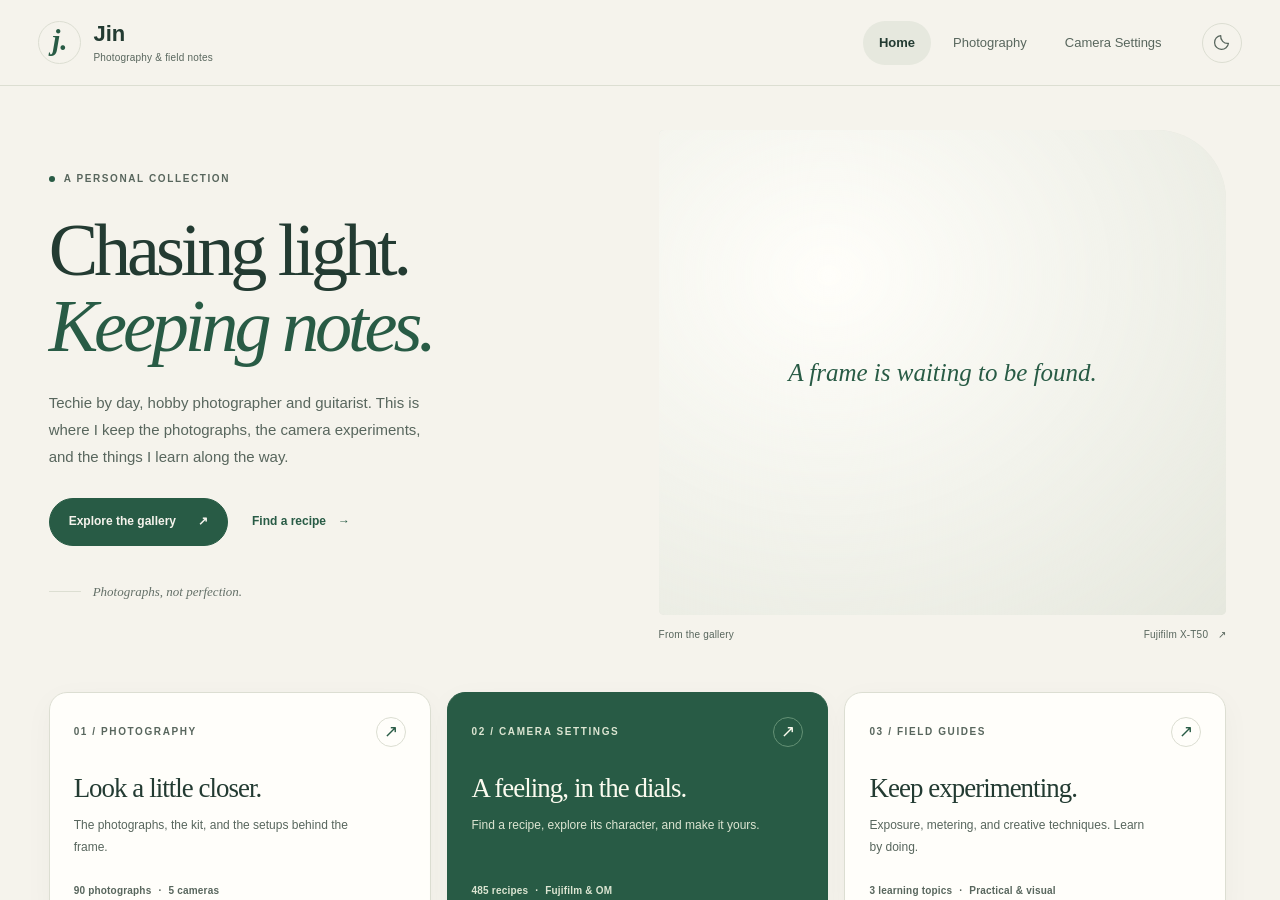
==== commit 8833202c: "Update camera kit and X-E5 setup; refresh Fuji recipes" ====
--- a/index.html
+++ b/index.html
@@ -6,7 +6,7 @@
 <title>Jin — Photography &amp; Field Notes</title>
 <meta name="description" content="Jin’s photography, camera kit, recipes and field notes. A personal photo journal and practical camera reference.">
 <meta name="theme-color" content="#f5f3ec" id="site-theme-color">
-<link rel="stylesheet" href="styles.css?v=editorial-5">
+<link rel="stylesheet" href="styles.css?v=editorial-7">
 </head>
 <body class="site-design" data-site-section="home">
 <a class="site-skip" href="#site-content">Skip to content</a>
@@ -338,20 +338,20 @@
   </div>
 </div>
 
-<script src="recipes-v.js?v=editorial-5"></script>
-<script src="om-analysis.js?v=editorial-5"></script>
-<script src="gallery.js?v=editorial-5"></script>
-<script src="learn.js?v=editorial-5"></script>
+<script src="recipes-v.js?v=editorial-7"></script>
+<script src="om-analysis.js?v=editorial-7"></script>
+<script src="gallery.js?v=editorial-7"></script>
+<script src="learn.js?v=editorial-7"></script>
 
 <script>
 const $  = id => document.getElementById(id)
 </script>
 
-<script src="recipes-ui.js?v=editorial-5"></script>
-<script src="personal-ui.js?v=editorial-5"></script>
-<script src="gear.js?v=editorial-5"></script>
-<script src="site-ui.js?v=editorial-5"></script>
-<script src="nav.js?v=editorial-5"></script>
+<script src="recipes-ui.js?v=editorial-7"></script>
+<script src="personal-ui.js?v=editorial-7"></script>
+<script src="gear.js?v=editorial-7"></script>
+<script src="site-ui.js?v=editorial-7"></script>
+<script src="nav.js?v=editorial-7"></script>
 
 <script>
 $('q').addEventListener('input',e=>{S.q=e.target.value.trim();render()})
--- a/styles.css
+++ b/styles.css
@@ -853,8 +853,8 @@
 .setup-bank-body>.pfm-list:first-child{margin-top:16px}
 .setup-manual-settings{background:var(--surf2);border-radius:var(--r);overflow:hidden}
 .setup-fs-grid{grid-template-columns:repeat(auto-fit,minmax(270px,1fr))}
-.setup-fs-card{min-width:0}
-.setup-fs-card .fuji-visual{border-radius:var(--r);margin:14px 0}
+.setup-fs-card,.setup-recipe-card{min-width:0}
+.setup-fs-card .fuji-visual,.setup-recipe-card .fuji-visual{border-radius:var(--r);margin:14px 0}
 .setup-recipe-guidance{padding:12px 14px;background:var(--surf2);border-left:3px solid var(--accent);border-radius:var(--r);font-size:12px;line-height:1.8;margin:16px 0}
 .setup-recipe-guidance strong{color:var(--accent)}
 .setup-recipe-guidance p{margin-top:7px}
